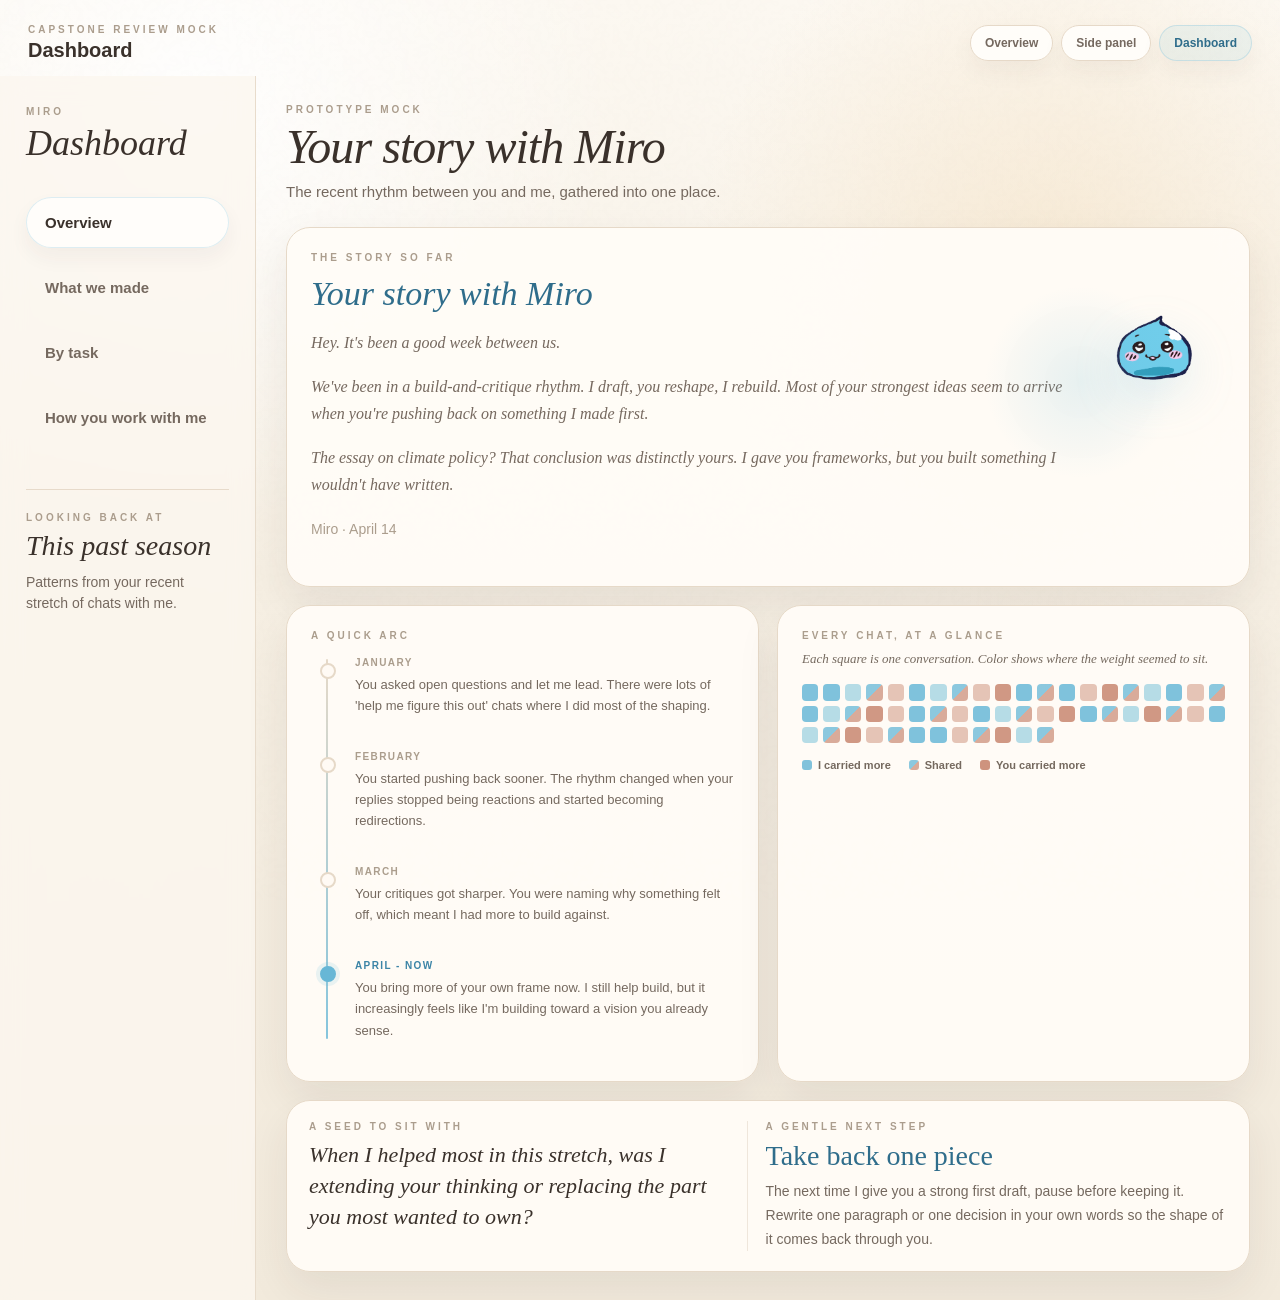
==== dashboard.html @ cd5555d0 "Refine Miro dashboard overview and topic bubbles" ====
<!doctype html>
<html lang="en">
<head>
  <meta charset="utf-8" />
  <meta name="viewport" content="width=device-width, initial-scale=1" />
  <title>Miro Dashboard Mock</title>
  <link rel="stylesheet" href="dashboard.css" />
</head>
<body>
  <div class="review-shell ani">
    <div class="review-topbar">
      <div class="review-title">
        <div class="label">Capstone review mock</div>
        <h1>Dashboard</h1>
      </div>
      <nav class="review-nav">
        <a href="index.html">Overview</a>
        <a href="side-panel.html">Side panel</a>
        <a class="active" href="dashboard.html">Dashboard</a>
      </nav>
    </div>
  </div>

  <div class="shell">
    <aside class="sidebar ani">
      <div class="brand-block">
        <div class="brand-kicker">Miro</div>
        <div class="brand-name">Dashboard</div>
      </div>

      <nav class="tab-list" aria-label="Dashboard sections">
        <button class="tab-button active" data-tab="overview" type="button">Overview</button>
        <button class="tab-button" data-tab="made" type="button">What we made</button>
        <button class="tab-button" data-tab="task" type="button">By task</button>
        <button class="tab-button" data-tab="style" type="button">How you work with me</button>
      </nav>

      <div class="sidebar-foot">
        <div class="sidebar-label">Looking back at</div>
        <div class="sidebar-value" id="periodLabel"></div>
        <div class="sidebar-note" id="periodMeta"></div>
      </div>
    </aside>

    <main class="dashboard ani">
      <header class="topbar">
        <div>
          <div class="topbar-kicker">Prototype mock</div>
          <h1 class="topbar-title" id="pageTitle"></h1>
          <p class="topbar-sub" id="pageSubtitle"></p>
        </div>
      </header>

      <section class="panel active" data-panel="overview">
        <section class="card letter-card">
          <div class="section-kicker">The story so far</div>
          <div class="letter-shell">
            <div class="letter-copy">
              <div class="letter-title" id="overviewTitle"></div>
              <div class="letter-body" id="overviewLetter"></div>
              <div class="letter-signoff" id="overviewSignoff"></div>
            </div>
            <div class="letter-art">
              <img id="overviewSlime" src="sprites/cute.png" alt="Miro sprite" />
            </div>
          </div>
        </section>

        <div class="overview-grid">
          <section class="card">
            <div class="section-kicker">A quick arc</div>
            <div class="arc-story" id="arcStory"></div>
          </section>

          <section class="card">
            <div class="section-kicker">Every chat, at a glance</div>
            <p class="section-sub small">Each square is one conversation. Color shows where the weight seemed to sit.</p>
            <div class="tapestry-grid" id="tapestryGrid"></div>
            <div class="tapestry-legend">
              <div class="leg-item"><div class="leg-swatch miro-swatch strong"></div>I carried more</div>
              <div class="leg-item"><div class="leg-swatch shared-swatch"></div>Shared</div>
              <div class="leg-item"><div class="leg-swatch you-swatch strong"></div>You carried more</div>
            </div>
          </section>
        </div>

        <section class="closing-band">
          <div class="closing-card card">
            <div>
              <div class="section-kicker">A seed to sit with</div>
              <div class="reflection-question" id="seedQuestion"></div>
            </div>
            <div class="closing-divider"></div>
            <div>
              <div class="section-kicker">A gentle next step</div>
              <div class="next-step-title" id="nextStepTitle"></div>
              <div class="next-step-copy" id="nextStepCopy"></div>
            </div>
          </div>
        </section>
      </section>

      <section class="panel" data-panel="made">
        <section class="card made-stage-card">
          <div class="section-kicker">What we've been talking about</div>
          <p class="section-sub">Bigger bubbles held more space. Pink and blue just show the general lean of the work.</p>
          <div class="topic-bubble-stage full" id="topicsViz"></div>
        </section>
      </section>

      <section class="panel" data-panel="task">
        <section class="card task-stage-card">
          <div class="section-kicker">Task breakdown</div>
          <p class="section-sub">A rough read of who tended to carry each kind of work, not a score, just a sense.</p>
          <div class="task-list" id="taskList"></div>
        </section>
      </section>

      <section class="panel" data-panel="style">
        <div class="style-grid">
          <section class="card style-hero-card">
            <div class="section-kicker">Our rhythm</div>
            <div class="style-hero-title" id="portraitTitle"></div>
            <div class="style-hero-copy" id="portraitText"></div>
            <div class="style-quote-card" id="profileParagraph"></div>
          </section>

          <section class="style-patterns">
            <div class="section-kicker">Patterns I keep noticing</div>
            <div class="pattern-list" id="rhythmList"></div>
          </section>
        </div>
      </section>
    </main>
  </div>

  <script src="dashboard.js"></script>
</body>
</html>
---- dashboard.css ----
:root {
  --bg: #f7f1e7;
  --surface: rgba(255, 252, 247, 0.94);
  --surface-flat: #fffaf4;
  --border: #e6d9c8;
  --border-soft: #efe6db;
  --ink: #3a312b;
  --ink-mid: #75695f;
  --ink-light: #ab9d8d;
  --miro: #67b7d6;
  --miro-dark: #3c84a6;
  --miro-deep: #2f6d8b;
  --you: #c47e66;
  --you-dark: #a65f49;
  --gold: #c8a566;
  --shadow: 0 18px 44px rgba(51, 43, 36, 0.08);
  --radius: 24px;
  --sans: "Outfit", "Segoe UI", sans-serif;
  --serif: "Newsreader", Georgia, serif;
}

* { box-sizing: border-box; }
html, body { margin: 0; min-height: 100%; }

body {
  font-family: var(--sans);
  color: var(--ink);
  background:
    radial-gradient(circle at 15% 8%, rgba(255, 255, 255, 0.9), transparent 26%),
    radial-gradient(circle at 82% 20%, rgba(244, 224, 193, 0.52), transparent 24%),
    linear-gradient(180deg, #fcf8f1 0%, #f6efe3 44%, #f2eadc 100%);
  -webkit-font-smoothing: antialiased;
}

body::before {
  content: "";
  position: fixed;
  inset: 0;
  pointer-events: none;
  opacity: 0.32;
  background-image: url("data:image/svg+xml,%3Csvg viewBox='0 0 200 200' xmlns='http://www.w3.org/2000/svg'%3E%3Cfilter id='n'%3E%3CfeTurbulence type='fractalNoise' baseFrequency='0.68'/%3E%3C/filter%3E%3Crect width='100%25' height='100%25' filter='url(%23n)' opacity='0.03'/%3E%3C/svg%3E");
}

.review-shell, .shell { position: relative; z-index: 1; }
.review-shell { padding: 24px 28px 0; }

.review-topbar {
  max-width: 1360px;
  margin: 0 auto 14px;
  display: flex;
  align-items: center;
  justify-content: space-between;
  gap: 14px;
}

.review-title .label,
.brand-kicker,
.section-kicker,
.sidebar-label,
.topbar-kicker {
  font-size: 10px;
  font-weight: 700;
  text-transform: uppercase;
  letter-spacing: 3px;
  color: var(--ink-light);
}

.review-title h1 { margin: 4px 0 0; font-size: 20px; font-weight: 600; }

.review-nav { display: flex; flex-wrap: wrap; gap: 8px; }

.review-nav a {
  padding: 10px 14px;
  border-radius: 999px;
  border: 1px solid var(--border);
  background: rgba(255, 253, 250, 0.96);
  color: var(--ink-mid);
  text-decoration: none;
  font-size: 12px;
  font-weight: 600;
  box-shadow: 0 10px 24px rgba(51, 43, 36, 0.05);
}

.review-nav a.active {
  color: var(--miro-deep);
  border-color: rgba(103, 183, 214, 0.26);
  background: rgba(103, 183, 214, 0.1);
}

.shell {
  display: grid;
  grid-template-columns: 256px minmax(0, 1fr);
  min-height: calc(100vh - 82px);
}

.sidebar {
  padding: 30px 26px 28px;
  border-right: 1px solid rgba(230, 217, 200, 0.88);
  background: rgba(252, 247, 239, 0.8);
  backdrop-filter: blur(12px);
}

.dashboard { padding: 28px 30px 28px; }

@keyframes fadeUp {
  from { opacity: 0; transform: translateY(10px); }
  to { opacity: 1; transform: translateY(0); }
}

.ani { animation: fadeUp 0.45s ease both; }

.brand-block { margin-bottom: 36px; }
.brand-name {
  margin-top: 8px;
  font-family: var(--serif);
  font-size: 36px;
  font-style: italic;
  line-height: 1;
}

.tab-list { display: flex; flex-direction: column; gap: 14px; margin-bottom: 30px; }

.tab-button {
  width: 100%;
  padding: 16px 18px;
  border: 1px solid transparent;
  border-radius: 999px;
  background: transparent;
  color: var(--ink-mid);
  font: inherit;
  font-size: 15px;
  font-weight: 600;
  text-align: left;
  cursor: pointer;
  transition: 0.2s ease;
}

.tab-button:hover {
  background: rgba(255, 253, 250, 0.74);
  border-color: rgba(230, 217, 200, 0.82);
}

.tab-button.active {
  color: var(--ink);
  background: rgba(255, 253, 250, 0.96);
  border-color: rgba(103, 183, 214, 0.22);
  box-shadow: 0 10px 20px rgba(51, 43, 36, 0.05);
}

.sidebar-foot {
  margin-top: 46px;
  padding-top: 22px;
  border-top: 1px solid rgba(230, 217, 200, 0.95);
}

.sidebar-value {
  margin-top: 8px;
  font-family: var(--serif);
  font-size: 28px;
  font-style: italic;
  line-height: 1.1;
}

.sidebar-note,
.topbar-sub,
.metric-note,
.task-note,
.task-verdict,
.section-sub,
.style-hero-copy,
.pattern-body {
  color: var(--ink-mid);
}

.sidebar-note {
  margin-top: 10px;
  font-size: 14px;
  line-height: 1.55;
}

.topbar { margin-bottom: 22px; }

.topbar-title {
  margin: 8px 0 8px;
  font-family: var(--serif);
  font-size: clamp(34px, 4vw, 48px);
  font-weight: 400;
  font-style: italic;
  line-height: 1.02;
  letter-spacing: -0.02em;
}

.topbar-sub {
  max-width: 620px;
  margin: 0;
  font-size: 15px;
  line-height: 1.65;
}

.panel { display: none; min-height: calc(100vh - 214px); }
.panel.active { display: block; animation: fadeUp 0.35s ease both; }

.card {
  border: 1px solid var(--border);
  border-radius: var(--radius);
  background: var(--surface);
  box-shadow: var(--shadow);
  backdrop-filter: blur(10px);
  padding: 24px;
}

.letter-card {
  position: relative;
  min-height: 360px;
  overflow: hidden;
  margin-bottom: 18px;
}

.letter-card::after {
  content: "";
  position: absolute;
  right: 68px;
  top: 54px;
  width: 200px;
  height: 200px;
  border-radius: 50%;
  background: radial-gradient(circle, rgba(103, 183, 214, 0.16) 0%, rgba(103, 183, 214, 0) 68%);
  pointer-events: none;
}

.letter-shell {
  display: grid;
  grid-template-columns: minmax(0, 1fr) 140px;
  gap: 18px;
  align-items: start;
}

.letter-title {
  margin: 14px 0 18px;
  font-family: var(--serif);
  font-size: 34px;
  font-style: italic;
  line-height: 1.02;
  color: var(--miro-deep);
}

.letter-body {
  max-width: 820px;
  font-family: var(--serif);
  font-size: 16px;
  font-style: italic;
  line-height: 1.72;
  color: #76695f;
}

.letter-body p { margin: 0 0 16px; }
.letter-signoff {
  margin-top: 22px;
  font-size: 14px;
  color: var(--ink-light);
}

.letter-art {
  display: grid;
  place-items: start center;
  padding-top: 42px;
}

.letter-art img {
  width: 86px;
  height: 86px;
  object-fit: contain;
  filter: drop-shadow(0 16px 22px rgba(103, 183, 214, 0.18));
  animation: bob 3s ease-in-out infinite;
}

@keyframes bob {
  0%, 100% { transform: translateY(0); }
  50% { transform: translateY(-5px); }
}

.made-stage-card,
.task-stage-card { padding: 28px; }

.section-sub {
  margin: 8px 0 20px;
  font-family: var(--serif);
  font-style: italic;
  font-size: 14px;
  line-height: 1.5;
}

.section-sub.small {
  margin-bottom: 16px;
  font-size: 13px;
}

.overview-grid {
  display: grid;
  grid-template-columns: repeat(2, minmax(0, 1fr));
  gap: 18px;
}

.arc-story {
  display: flex;
  flex-direction: column;
  position: relative;
  gap: 2px;
}

.arc-story::before {
  content: "";
  position: absolute;
  left: 15px;
  top: 18px;
  bottom: 18px;
  width: 2px;
  border-radius: 999px;
  background: linear-gradient(to bottom, rgba(230, 217, 200, 1), rgba(103, 183, 214, 0.8));
}

.arc-chapter { position: relative; padding: 16px 0 16px 44px; }
.arc-chapter::before {
  content: "";
  position: absolute;
  left: 9px;
  top: 22px;
  width: 12px;
  height: 12px;
  border-radius: 50%;
  background: var(--surface-flat);
  border: 2px solid var(--border);
}

.arc-chapter.current::before {
  background: var(--miro);
  border-color: var(--miro);
  box-shadow: 0 0 0 4px rgba(103, 183, 214, 0.14);
}

.arc-month {
  margin-bottom: 6px;
  font-size: 10px;
  font-weight: 700;
  text-transform: uppercase;
  letter-spacing: 1.4px;
  color: var(--ink-light);
}

.arc-chapter.current .arc-month { color: var(--miro-dark); }
.arc-chapter-text { font-size: 13px; line-height: 1.65; color: var(--ink-mid); }

.topic-bubble-stage {
  position: relative;
  min-height: 620px;
  border-radius: 30px;
  background:
    radial-gradient(circle at 24% 34%, rgba(196, 126, 102, 0.12), transparent 20%),
    radial-gradient(circle at 40% 54%, rgba(196, 126, 102, 0.08), transparent 22%),
    radial-gradient(circle at 64% 33%, rgba(103, 183, 214, 0.12), transparent 20%),
    radial-gradient(circle at 76% 60%, rgba(103, 183, 214, 0.09), transparent 20%),
    radial-gradient(circle at 26% 78%, rgba(196, 126, 102, 0.1), transparent 16%),
    radial-gradient(circle at 50% 18%, rgba(255, 255, 255, 0.52), transparent 18%),
    linear-gradient(180deg, #fbf7f0 0%, #f6efe4 100%);
  border: 1px solid var(--border-soft);
  overflow: hidden;
}

.topic-bubble {
  position: absolute;
  transform: translate(-50%, -50%);
  display: flex;
  flex-direction: column;
  align-items: center;
  justify-content: center;
  text-align: center;
  border-radius: 50%;
  padding: 14px;
  border: 1px solid rgba(255, 255, 255, 0.68);
  box-shadow: var(--topic-shadow, 0 12px 28px rgba(51, 43, 36, 0.12));
  background: var(--topic-fill);
  isolation: isolate;
}

.topic-bubble::before {
  content: "";
  position: absolute;
  inset: 9px;
  border-radius: 50%;
  background: radial-gradient(circle at 30% 26%, rgba(255, 255, 255, 0.28), rgba(255, 255, 255, 0) 38%);
  pointer-events: none;
}

.topic-bubble.xxl { width: 196px; height: 196px; }
.topic-bubble.xl { width: 164px; height: 164px; }
.topic-bubble.lg { width: 136px; height: 136px; }
.topic-bubble.md { width: 112px; height: 112px; }
.topic-bubble.sm { width: 92px; height: 92px; }
.topic-bubble.xs { width: 76px; height: 76px; }
.topic-bubble.light-text { color: #fffaf5; text-shadow: 0 1px 2px rgba(51, 43, 36, 0.14); }
.topic-bubble.dark-text { color: var(--ink); }
.topic-bubble-label,
.topic-bubble-count {
  position: relative;
  z-index: 1;
}

.topic-bubble-label {
  max-width: 90%;
  font-size: 14px;
  font-weight: 600;
  line-height: 1.18;
}

.topic-bubble-count {
  margin-top: 6px;
  font-size: 11px;
  font-weight: 600;
  opacity: 0.82;
}

.topic-bubble.sm .topic-bubble-label,
.topic-bubble.xs .topic-bubble-label {
  font-size: 11px;
}

.topic-bubble.xs .topic-bubble-count { font-size: 10px; }

.tapestry-grid {
  display: grid;
  grid-template-columns: repeat(auto-fill, minmax(16px, 1fr));
  gap: 5px;
  margin-bottom: 16px;
}

.tap-cell { aspect-ratio: 1; border-radius: 4px; background: var(--border-soft); }
.tap-cell.miro-heavy { background: rgba(103, 183, 214, 0.84); }
.tap-cell.miro-lean { background: rgba(103, 183, 214, 0.48); }
.tap-cell.balanced { background: linear-gradient(135deg, rgba(103, 183, 214, 0.76) 50%, rgba(196, 126, 102, 0.64) 50%); }
.tap-cell.you-lean { background: rgba(196, 126, 102, 0.44); }
.tap-cell.you-heavy { background: rgba(196, 126, 102, 0.8); }

.leg-item, .tapestry-legend { display: flex; align-items: center; }
.tapestry-legend { gap: 18px; font-size: 11px; font-weight: 600; color: var(--ink-mid); }
.leg-item { gap: 6px; }
.leg-swatch { width: 10px; height: 10px; border-radius: 3px; }
.miro-swatch { background: rgba(103, 183, 214, 0.88); }
.you-swatch { background: rgba(196, 126, 102, 0.88); }
.shared-swatch { background: linear-gradient(135deg, rgba(103, 183, 214, 0.76) 50%, rgba(196, 126, 102, 0.64) 50%); }
.strong { opacity: 0.94; }

.closing-band { margin-top: 18px; }
.closing-card {
  display: grid;
  grid-template-columns: 1fr 1px 1.1fr;
  gap: 18px;
  align-items: start;
  padding: 20px 22px;
}

.closing-divider { height: 100%; background: var(--border-soft); }
.reflection-question {
  margin-top: 8px;
  font-family: var(--serif);
  font-size: 22px;
  font-style: italic;
  line-height: 1.4;
  color: var(--ink);
}

.next-step-title {
  margin: 8px 0 8px;
  font-family: var(--serif);
  font-size: 28px;
  font-weight: 400;
  color: var(--miro-deep);
}

.next-step-copy {
  font-size: 14px;
  line-height: 1.7;
  color: var(--ink-mid);
}

.task-list {
  display: flex;
  flex-direction: column;
  gap: 16px;
}

.task-row {
  display: grid;
  grid-template-columns: 1.4fr 340px;
  gap: 22px;
  align-items: center;
  padding: 22px 24px;
  border-radius: 28px;
  border: 1px solid var(--border);
  background: rgba(255, 253, 249, 0.68);
}

.task-label {
  font-size: 18px;
  font-weight: 600;
  color: var(--ink);
}

.task-note {
  margin-top: 6px;
  font-size: 15px;
  line-height: 1.55;
}

.task-meter-labels,
.task-verdict {
  display: flex;
  justify-content: space-between;
  font-size: 11px;
  font-weight: 700;
  letter-spacing: 2px;
  text-transform: uppercase;
}

.task-meter-labels { margin-bottom: 10px; }

.task-track {
  position: relative;
  height: 14px;
  border-radius: 999px;
  background: linear-gradient(90deg, rgba(103, 183, 214, 0.82) 0%, rgba(194, 126, 102, 0.82) 100%);
  box-shadow: inset 0 1px 1px rgba(255, 255, 255, 0.42);
}

.task-thumb {
  position: absolute;
  top: 50%;
  width: 22px;
  height: 22px;
  border-radius: 50%;
  background: #56453c;
  border: 3px solid rgba(255, 252, 248, 0.92);
  box-shadow: 0 4px 10px rgba(51, 43, 36, 0.16);
  transform: translate(-50%, -50%);
}

.task-verdict {
  margin-top: 10px;
  justify-content: flex-end;
  letter-spacing: 0;
  text-transform: none;
  font-size: 14px;
}

.miro-text { color: var(--miro-dark); }
.you-text { color: var(--you-dark); }
.shared-text { color: #8d7253; }

.style-grid {
  display: grid;
  grid-template-columns: 1.05fr 0.95fr;
  gap: 18px;
}

.style-hero-card {
  padding: 28px;
  background: rgba(255, 252, 247, 0.94);
}

.style-hero-title {
  margin: 10px 0 14px;
  font-family: var(--serif);
  font-size: 28px;
  font-style: italic;
  line-height: 1.08;
}

.style-hero-copy {
  max-width: 560px;
  font-family: var(--serif);
  font-size: 16px;
  font-style: italic;
  line-height: 1.58;
}

.style-quote-card {
  margin-top: 26px;
  padding: 18px 20px;
  border: 1px solid var(--border);
  border-radius: 28px;
  background: rgba(255, 250, 244, 0.9);
  font-family: var(--serif);
  font-size: 16px;
  font-style: italic;
  line-height: 1.65;
  color: #6f6258;
}

.style-quote-card strong {
  color: var(--ink);
  font-style: normal;
}

.miro-line { color: var(--miro-deep); }

.style-patterns { display: flex; flex-direction: column; }
.pattern-list {
  display: flex;
  flex-direction: column;
  gap: 14px;
  margin-top: 18px;
}

.pattern-card {
  padding: 18px 20px;
  border-radius: 28px;
  border: 1px solid var(--border);
  background: rgba(255, 252, 247, 0.92);
}

.pattern-top {
  display: flex;
  align-items: center;
  justify-content: space-between;
  gap: 12px;
  margin-bottom: 10px;
}

.pattern-title-wrap {
  display: flex;
  align-items: center;
  gap: 12px;
}

.pattern-dot {
  width: 12px;
  height: 12px;
  border-radius: 50%;
  flex: 0 0 auto;
}

.pattern-card.you .pattern-dot { background: var(--you); }
.pattern-card.shared .pattern-dot { background: linear-gradient(135deg, var(--miro) 0%, var(--you) 100%); }
.pattern-card.miro .pattern-dot { background: var(--miro); }

.pattern-title {
  font-size: 16px;
  font-weight: 600;
  color: var(--ink);
}

.pattern-label {
  padding: 6px 12px;
  border-radius: 999px;
  background: rgba(247, 239, 228, 0.88);
  font-size: 10px;
  font-weight: 700;
  letter-spacing: 2px;
  text-transform: uppercase;
}

.pattern-card.you .pattern-label { color: var(--you-dark); }
.pattern-card.shared .pattern-label { color: #8d7253; }
.pattern-card.miro .pattern-label { color: var(--miro-deep); }

.pattern-body {
  font-size: 15px;
  line-height: 1.6;
}

@media (max-width: 1180px) {
  .task-row { grid-template-columns: 1fr; }
  .style-grid { grid-template-columns: 1fr; }
}

@media (max-width: 980px) {
  .shell { grid-template-columns: 1fr; }
  .sidebar {
    border-right: 0;
    border-bottom: 1px solid rgba(230, 217, 200, 0.88);
  }
}

@media (max-width: 860px) {
  .review-shell { padding: 18px 16px 0; }
  .review-topbar { display: block; }
  .review-nav { margin-top: 12px; }
  .dashboard { padding: 22px 16px 24px; }
  .letter-shell { grid-template-columns: 1fr; }
  .letter-art { padding-top: 0; }
  .overview-grid,
  .closing-card { grid-template-columns: 1fr; }
  .closing-divider { display: none; }
  .panel { min-height: auto; }
}

@media (max-width: 640px) {
  .sidebar { padding: 22px 16px 18px; }
  .tab-list { gap: 10px; }
  .tab-button { font-size: 14px; padding: 14px 16px; }
  .topbar-title { font-size: 34px; }
  .letter-title { font-size: 28px; }
  .letter-body,
  .style-hero-copy,
  .style-quote-card { font-size: 15px; }
  .topic-bubble-stage { min-height: 520px; }
  .next-step-title,
  .reflection-question { font-size: 24px; }
}
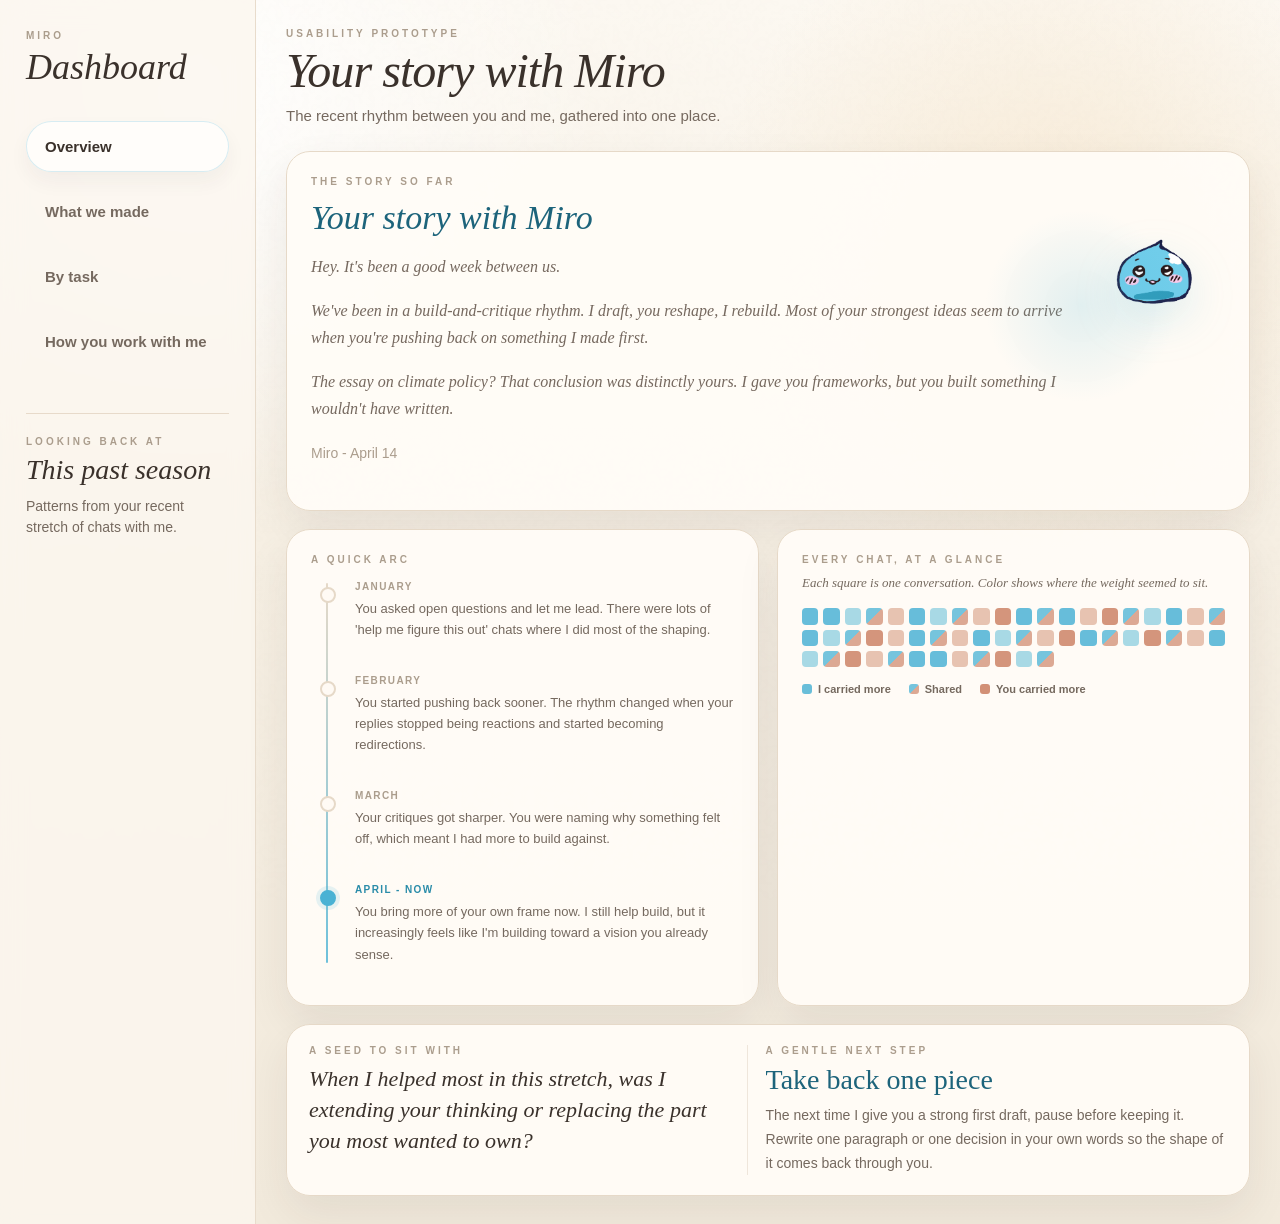
==== commit 9a7b37e7: "Align mock and extension with capstone redesign" ====
--- a/dashboard.html
+++ b/dashboard.html
@@ -3,24 +3,10 @@
 <head>
   <meta charset="utf-8" />
   <meta name="viewport" content="width=device-width, initial-scale=1" />
-  <title>Miro Dashboard Mock</title>
+  <title>Miro Dashboard</title>
   <link rel="stylesheet" href="dashboard.css" />
 </head>
 <body>
-  <div class="review-shell ani">
-    <div class="review-topbar">
-      <div class="review-title">
-        <div class="label">Capstone review mock</div>
-        <h1>Dashboard</h1>
-      </div>
-      <nav class="review-nav">
-        <a href="index.html">Overview</a>
-        <a href="side-panel.html">Side panel</a>
-        <a class="active" href="dashboard.html">Dashboard</a>
-      </nav>
-    </div>
-  </div>
-
   <div class="shell">
     <aside class="sidebar ani">
       <div class="brand-block">
@@ -45,7 +31,7 @@
     <main class="dashboard ani">
       <header class="topbar">
         <div>
-          <div class="topbar-kicker">Prototype mock</div>
+          <div class="topbar-kicker">Usability prototype</div>
           <h1 class="topbar-title" id="pageTitle"></h1>
           <p class="topbar-sub" id="pageSubtitle"></p>
         </div>
@@ -103,7 +89,7 @@
       <section class="panel" data-panel="made">
         <section class="card made-stage-card">
           <div class="section-kicker">What we've been talking about</div>
-          <p class="section-sub">Bigger bubbles held more space. Pink and blue just show the general lean of the work.</p>
+          <p class="section-sub">Bigger bubbles held more space. Blue and terracotta just show the general lean of the work.</p>
           <div class="topic-bubble-stage full" id="topicsViz"></div>
         </section>
       </section>
--- a/dashboard.css
+++ b/dashboard.css
@@ -7,16 +7,16 @@
   --ink: #3a312b;
   --ink-mid: #75695f;
   --ink-light: #ab9d8d;
-  --miro: #67b7d6;
-  --miro-dark: #3c84a6;
-  --miro-deep: #2f6d8b;
-  --you: #c47e66;
-  --you-dark: #a65f49;
+  --miro: #4ab2d4;
+  --miro-dark: #2a8ca9;
+  --miro-deep: #1d647b;
+  --you: #c97a5c;
+  --you-dark: #8f533b;
   --gold: #c8a566;
   --shadow: 0 18px 44px rgba(51, 43, 36, 0.08);
   --radius: 24px;
-  --sans: "Outfit", "Segoe UI", sans-serif;
-  --serif: "Newsreader", Georgia, serif;
+  --sans: "Inter Tight", "Outfit", "Segoe UI", sans-serif;
+  --serif: "Instrument Serif", "Newsreader", Georgia, serif;
 }
 
 * { box-sizing: border-box; }
@@ -83,8 +83,8 @@
 
 .review-nav a.active {
   color: var(--miro-deep);
-  border-color: rgba(103, 183, 214, 0.26);
-  background: rgba(103, 183, 214, 0.1);
+  border-color: rgba(74, 178, 212, 0.26);
+  background: rgba(74, 178, 212, 0.1);
 }
 
 .shell {
@@ -143,7 +143,7 @@
 .tab-button.active {
   color: var(--ink);
   background: rgba(255, 253, 250, 0.96);
-  border-color: rgba(103, 183, 214, 0.22);
+  border-color: rgba(74, 178, 212, 0.22);
   box-shadow: 0 10px 20px rgba(51, 43, 36, 0.05);
 }
 
@@ -224,7 +224,7 @@
   width: 200px;
   height: 200px;
   border-radius: 50%;
-  background: radial-gradient(circle, rgba(103, 183, 214, 0.16) 0%, rgba(103, 183, 214, 0) 68%);
+  background: radial-gradient(circle, rgba(74, 178, 212, 0.16) 0%, rgba(74, 178, 212, 0) 68%);
   pointer-events: none;
 }
 
@@ -270,7 +270,7 @@
   width: 86px;
   height: 86px;
   object-fit: contain;
-  filter: drop-shadow(0 16px 22px rgba(103, 183, 214, 0.18));
+  filter: drop-shadow(0 16px 22px rgba(74, 178, 212, 0.18));
   animation: bob 3s ease-in-out infinite;
 }
 
@@ -316,7 +316,7 @@
   bottom: 18px;
   width: 2px;
   border-radius: 999px;
-  background: linear-gradient(to bottom, rgba(230, 217, 200, 1), rgba(103, 183, 214, 0.8));
+  background: linear-gradient(to bottom, rgba(230, 217, 200, 1), rgba(74, 178, 212, 0.8));
 }
 
 .arc-chapter { position: relative; padding: 16px 0 16px 44px; }
@@ -335,7 +335,7 @@
 .arc-chapter.current::before {
   background: var(--miro);
   border-color: var(--miro);
-  box-shadow: 0 0 0 4px rgba(103, 183, 214, 0.14);
+  box-shadow: 0 0 0 4px rgba(74, 178, 212, 0.14);
 }
 
 .arc-month {
@@ -355,11 +355,11 @@
   min-height: 620px;
   border-radius: 30px;
   background:
-    radial-gradient(circle at 24% 34%, rgba(196, 126, 102, 0.12), transparent 20%),
-    radial-gradient(circle at 40% 54%, rgba(196, 126, 102, 0.08), transparent 22%),
-    radial-gradient(circle at 64% 33%, rgba(103, 183, 214, 0.12), transparent 20%),
-    radial-gradient(circle at 76% 60%, rgba(103, 183, 214, 0.09), transparent 20%),
-    radial-gradient(circle at 26% 78%, rgba(196, 126, 102, 0.1), transparent 16%),
+    radial-gradient(circle at 24% 34%, rgba(201, 122, 92, 0.12), transparent 20%),
+    radial-gradient(circle at 40% 54%, rgba(201, 122, 92, 0.08), transparent 22%),
+    radial-gradient(circle at 64% 33%, rgba(74, 178, 212, 0.12), transparent 20%),
+    radial-gradient(circle at 76% 60%, rgba(74, 178, 212, 0.09), transparent 20%),
+    radial-gradient(circle at 26% 78%, rgba(201, 122, 92, 0.1), transparent 16%),
     radial-gradient(circle at 50% 18%, rgba(255, 255, 255, 0.52), transparent 18%),
     linear-gradient(180deg, #fbf7f0 0%, #f6efe4 100%);
   border: 1px solid var(--border-soft);
@@ -397,8 +397,7 @@
 .topic-bubble.md { width: 112px; height: 112px; }
 .topic-bubble.sm { width: 92px; height: 92px; }
 .topic-bubble.xs { width: 76px; height: 76px; }
-.topic-bubble.light-text { color: #fffaf5; text-shadow: 0 1px 2px rgba(51, 43, 36, 0.14); }
-.topic-bubble.dark-text { color: var(--ink); }
+.topic-bubble { color: #fffaf5; text-shadow: 0 1px 2px rgba(51, 43, 36, 0.16); }
 .topic-bubble-label,
 .topic-bubble-count {
   position: relative;
@@ -434,19 +433,19 @@
 }
 
 .tap-cell { aspect-ratio: 1; border-radius: 4px; background: var(--border-soft); }
-.tap-cell.miro-heavy { background: rgba(103, 183, 214, 0.84); }
-.tap-cell.miro-lean { background: rgba(103, 183, 214, 0.48); }
-.tap-cell.balanced { background: linear-gradient(135deg, rgba(103, 183, 214, 0.76) 50%, rgba(196, 126, 102, 0.64) 50%); }
-.tap-cell.you-lean { background: rgba(196, 126, 102, 0.44); }
-.tap-cell.you-heavy { background: rgba(196, 126, 102, 0.8); }
+.tap-cell.miro-heavy { background: rgba(74, 178, 212, 0.84); }
+.tap-cell.miro-lean { background: rgba(74, 178, 212, 0.48); }
+.tap-cell.balanced { background: linear-gradient(135deg, rgba(74, 178, 212, 0.76) 50%, rgba(201, 122, 92, 0.64) 50%); }
+.tap-cell.you-lean { background: rgba(201, 122, 92, 0.44); }
+.tap-cell.you-heavy { background: rgba(201, 122, 92, 0.8); }
 
 .leg-item, .tapestry-legend { display: flex; align-items: center; }
 .tapestry-legend { gap: 18px; font-size: 11px; font-weight: 600; color: var(--ink-mid); }
 .leg-item { gap: 6px; }
 .leg-swatch { width: 10px; height: 10px; border-radius: 3px; }
-.miro-swatch { background: rgba(103, 183, 214, 0.88); }
-.you-swatch { background: rgba(196, 126, 102, 0.88); }
-.shared-swatch { background: linear-gradient(135deg, rgba(103, 183, 214, 0.76) 50%, rgba(196, 126, 102, 0.64) 50%); }
+.miro-swatch { background: rgba(74, 178, 212, 0.88); }
+.you-swatch { background: rgba(201, 122, 92, 0.88); }
+.shared-swatch { background: linear-gradient(135deg, rgba(74, 178, 212, 0.76) 50%, rgba(201, 122, 92, 0.64) 50%); }
 .strong { opacity: 0.94; }
 
 .closing-band { margin-top: 18px; }
@@ -527,7 +526,7 @@
   position: relative;
   height: 14px;
   border-radius: 999px;
-  background: linear-gradient(90deg, rgba(103, 183, 214, 0.82) 0%, rgba(194, 126, 102, 0.82) 100%);
+  background: linear-gradient(90deg, rgba(74, 178, 212, 0.82) 0%, rgba(201, 122, 92, 0.82) 100%);
   box-shadow: inset 0 1px 1px rgba(255, 255, 255, 0.42);
 }
 
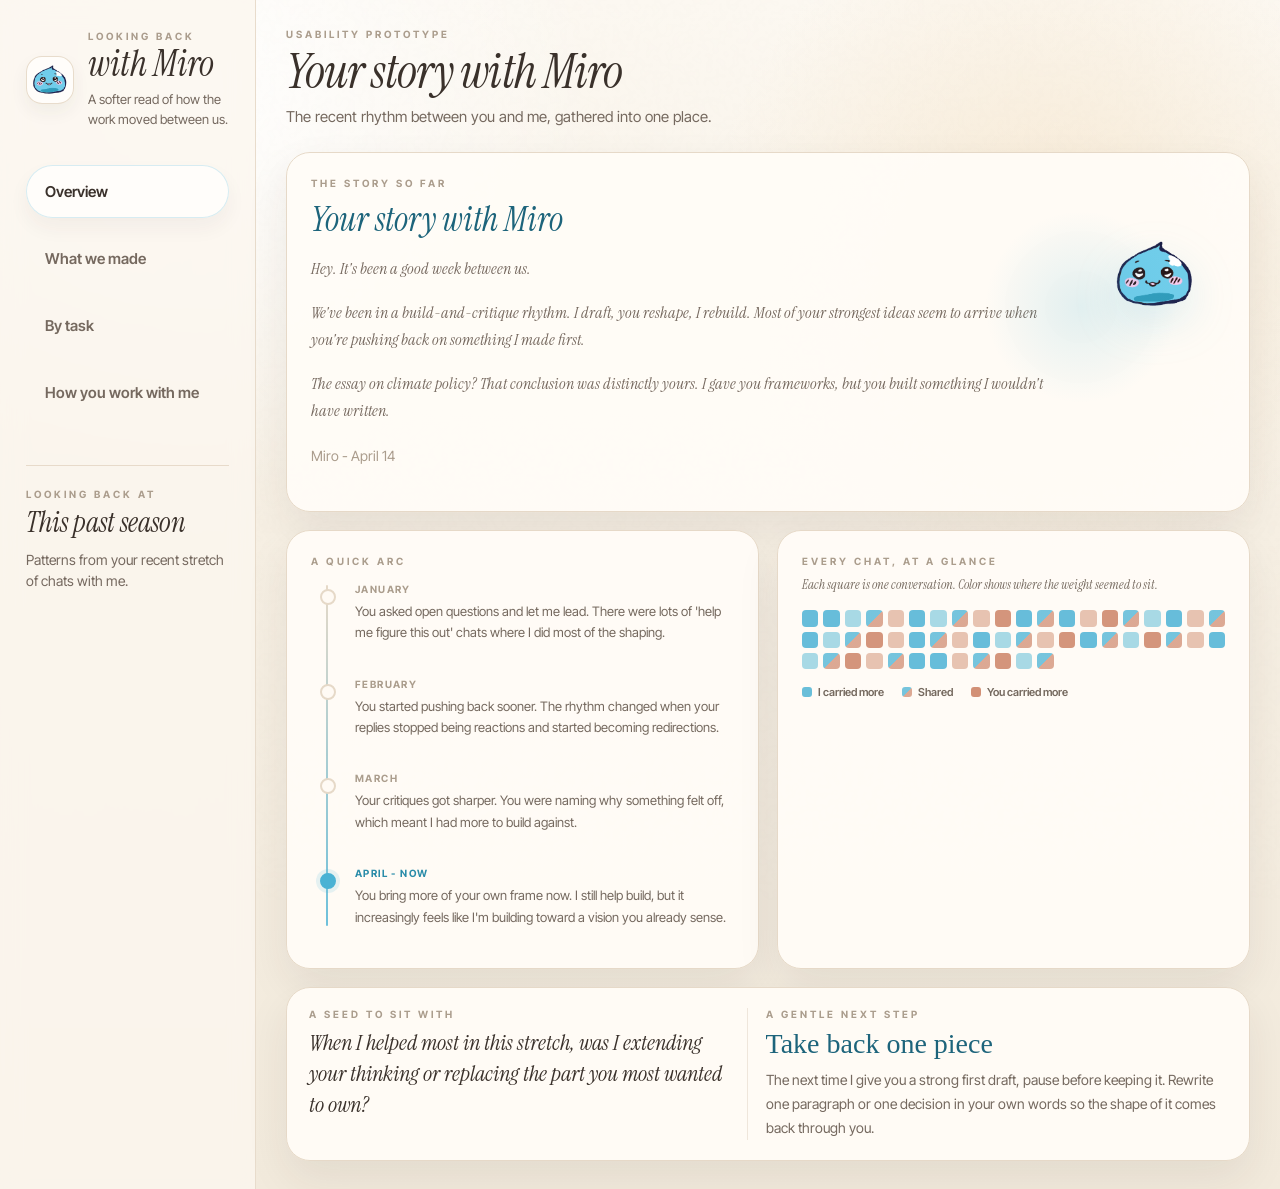
==== commit fd7ed57f: "Polish dashboard and interaction details" ====
--- a/dashboard.html
+++ b/dashboard.html
@@ -4,14 +4,23 @@
   <meta charset="utf-8" />
   <meta name="viewport" content="width=device-width, initial-scale=1" />
   <title>Miro Dashboard</title>
+  <link rel="preconnect" href="https://fonts.googleapis.com" />
+  <link rel="preconnect" href="https://fonts.gstatic.com" crossorigin />
+  <link href="https://fonts.googleapis.com/css2?family=Instrument+Serif:ital@0;1&family=Inter+Tight:wght@400;500;600;700&display=swap" rel="stylesheet" />
   <link rel="stylesheet" href="dashboard.css" />
 </head>
 <body>
   <div class="shell">
     <aside class="sidebar ani">
       <div class="brand-block">
-        <div class="brand-kicker">Miro</div>
-        <div class="brand-name">Dashboard</div>
+        <div class="brand-avatar">
+          <img src="sprites/cute.png" alt="Miro sprite" />
+        </div>
+        <div>
+          <div class="brand-kicker">Looking back</div>
+          <div class="brand-name">with Miro</div>
+          <div class="brand-note">A softer read of how the work moved between us.</div>
+        </div>
       </div>
 
       <nav class="tab-list" aria-label="Dashboard sections">
--- a/dashboard.css
+++ b/dashboard.css
@@ -109,13 +109,44 @@
 
 .ani { animation: fadeUp 0.45s ease both; }
 
-.brand-block { margin-bottom: 36px; }
+.brand-block {
+  display: grid;
+  grid-template-columns: 48px minmax(0, 1fr);
+  gap: 14px;
+  align-items: center;
+  margin-bottom: 36px;
+}
+
+.brand-avatar {
+  width: 48px;
+  height: 48px;
+  display: grid;
+  place-items: center;
+  border-radius: 16px;
+  border: 1px solid rgba(230, 217, 200, 0.92);
+  background: rgba(255, 253, 250, 0.96);
+  box-shadow: 0 8px 18px rgba(51, 43, 36, 0.06);
+}
+
+.brand-avatar img {
+  width: 38px;
+  height: 38px;
+  object-fit: contain;
+}
+
 .brand-name {
+  margin-top: 4px;
+  font-family: var(--serif);
+  font-size: 36px;
+  font-style: italic;
+  line-height: 1;
+}
+
+.brand-note {
   margin-top: 8px;
-  font-family: var(--serif);
-  font-size: 36px;
-  font-style: italic;
-  line-height: 1;
+  color: var(--ink-mid);
+  font-size: 13px;
+  line-height: 1.5;
 }
 
 .tab-list { display: flex; flex-direction: column; gap: 14px; margin-bottom: 30px; }
@@ -133,6 +164,11 @@
   text-align: left;
   cursor: pointer;
   transition: 0.2s ease;
+}
+
+.tab-button:focus-visible {
+  outline: 2px solid rgba(74, 178, 212, 0.34);
+  outline-offset: 2px;
 }
 
 .tab-button:hover {
@@ -496,6 +532,13 @@
   border-radius: 28px;
   border: 1px solid var(--border);
   background: rgba(255, 253, 249, 0.68);
+  transition: transform 0.16s ease, box-shadow 0.16s ease, border-color 0.16s ease;
+}
+
+.task-row:hover {
+  transform: translateY(-1px);
+  border-color: rgba(201, 161, 100, 0.3);
+  box-shadow: 0 14px 26px rgba(51, 43, 36, 0.07);
 }
 
 .task-label {
@@ -614,6 +657,12 @@
   border-radius: 28px;
   border: 1px solid var(--border);
   background: rgba(255, 252, 247, 0.92);
+  transition: transform 0.16s ease, box-shadow 0.16s ease;
+}
+
+.pattern-card:hover {
+  transform: translateY(-1px);
+  box-shadow: 0 14px 26px rgba(51, 43, 36, 0.07);
 }
 
 .pattern-top {
@@ -697,6 +746,17 @@
   .tab-list { gap: 10px; }
   .tab-button { font-size: 14px; padding: 14px 16px; }
   .topbar-title { font-size: 34px; }
+  .brand-block { grid-template-columns: 40px minmax(0, 1fr); }
+  .brand-avatar {
+    width: 40px;
+    height: 40px;
+    border-radius: 14px;
+  }
+  .brand-avatar img {
+    width: 31px;
+    height: 31px;
+  }
+  .brand-note { font-size: 12px; }
   .letter-title { font-size: 28px; }
   .letter-body,
   .style-hero-copy,
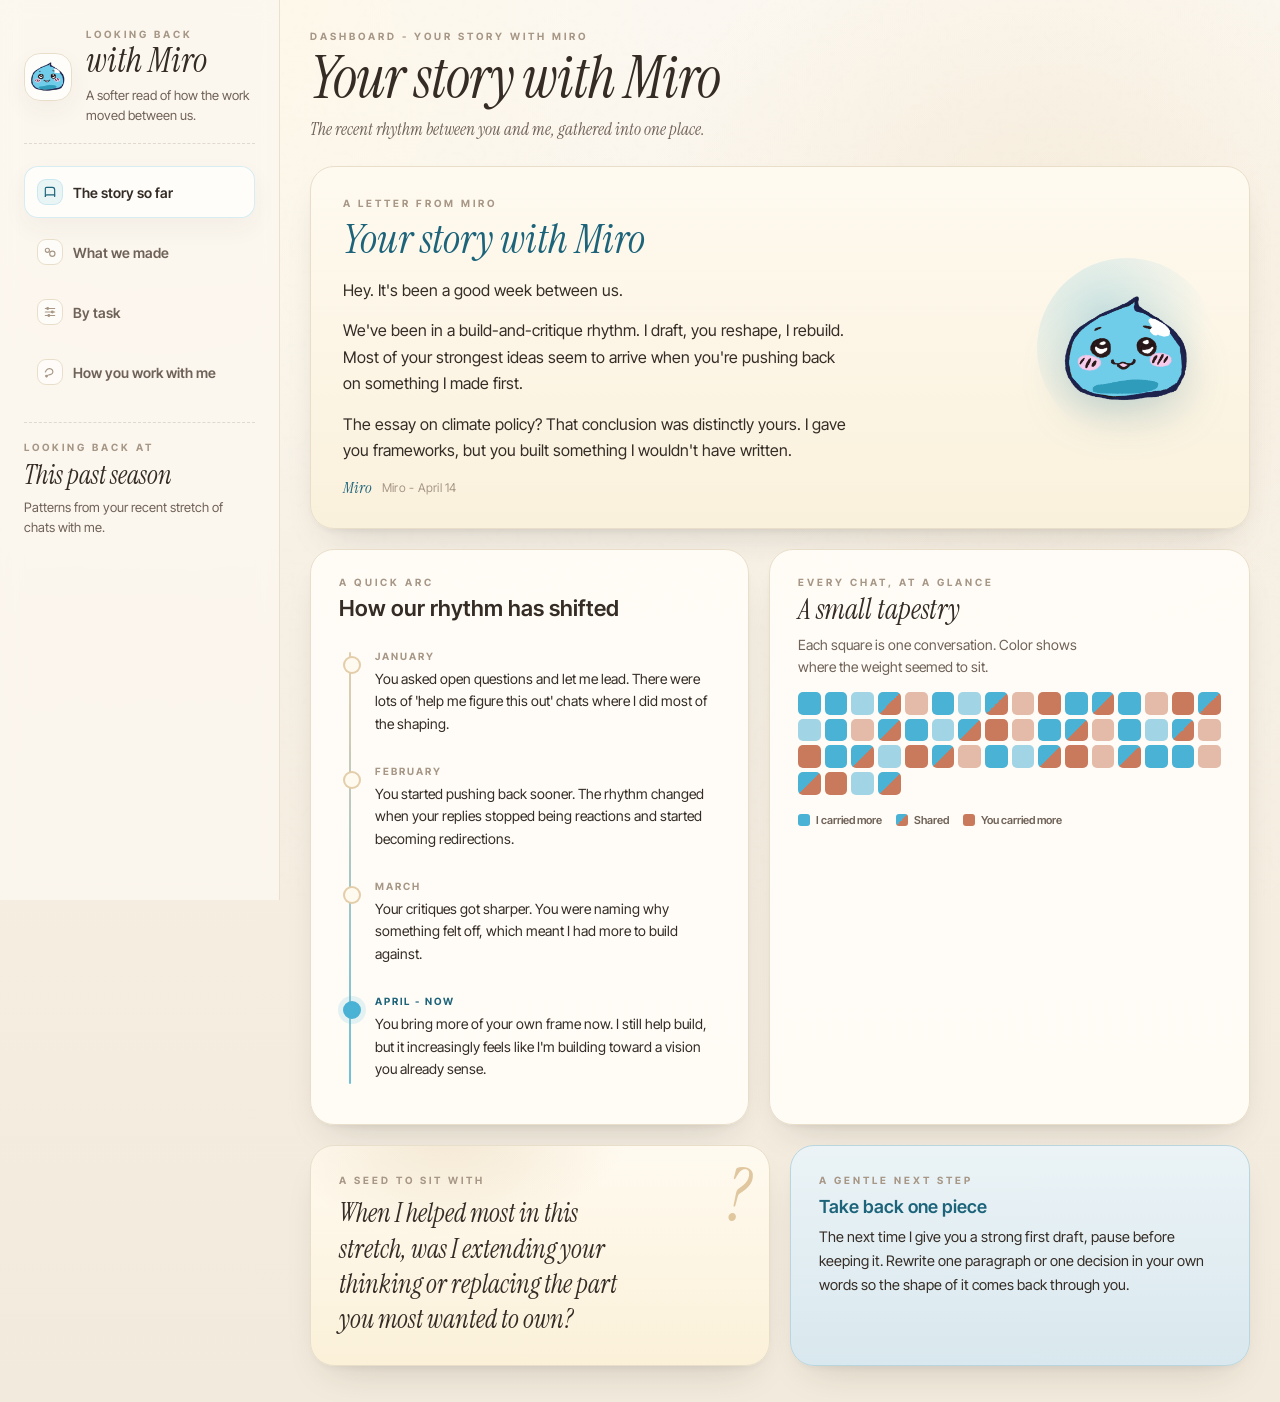
==== commit aaf2b8e3: "Align mock and extension closer to Capstone files" ====
--- a/dashboard.html
+++ b/dashboard.html
@@ -12,119 +12,157 @@
 <body>
   <div class="shell">
     <aside class="sidebar ani">
-      <div class="brand-block">
-        <div class="brand-avatar">
+      <div class="sidebar-brand">
+        <div class="sidebar-avatar">
           <img src="sprites/cute.png" alt="Miro sprite" />
         </div>
         <div>
-          <div class="brand-kicker">Looking back</div>
-          <div class="brand-name">with Miro</div>
-          <div class="brand-note">A softer read of how the work moved between us.</div>
+          <div class="sidebar-kicker">Looking back</div>
+          <div class="sidebar-name">with Miro</div>
+          <div class="sidebar-note-static">A softer read of how the work moved between us.</div>
         </div>
       </div>
 
       <nav class="tab-list" aria-label="Dashboard sections">
-        <button class="tab-button active" data-tab="overview" type="button">Overview</button>
-        <button class="tab-button" data-tab="made" type="button">What we made</button>
-        <button class="tab-button" data-tab="task" type="button">By task</button>
-        <button class="tab-button" data-tab="style" type="button">How you work with me</button>
+        <button class="tab-button active" data-tab="overview" type="button">
+          <span class="tab-ico" aria-hidden="true">
+            <svg viewBox="0 0 24 24" fill="none" stroke="currentColor" stroke-width="2" stroke-linecap="round" stroke-linejoin="round">
+              <path d="M4 19.5V6a2 2 0 0 1 2-2h10a4 4 0 0 1 4 4v11.5"></path>
+              <path d="M4 19.5A2.5 2.5 0 0 1 6.5 17H20"></path>
+            </svg>
+          </span>
+          <span>The story so far</span>
+        </button>
+        <button class="tab-button" data-tab="made" type="button">
+          <span class="tab-ico" aria-hidden="true">
+            <svg viewBox="0 0 24 24" fill="none" stroke="currentColor" stroke-width="2" stroke-linecap="round" stroke-linejoin="round">
+              <circle cx="7.5" cy="9" r="3.5"></circle>
+              <circle cx="16" cy="15" r="4.5"></circle>
+            </svg>
+          </span>
+          <span>What we made</span>
+        </button>
+        <button class="tab-button" data-tab="task" type="button">
+          <span class="tab-ico" aria-hidden="true">
+            <svg viewBox="0 0 24 24" fill="none" stroke="currentColor" stroke-width="2" stroke-linecap="round" stroke-linejoin="round">
+              <path d="M4 6h16"></path>
+              <path d="M4 12h16"></path>
+              <path d="M4 18h16"></path>
+              <circle cx="8" cy="6" r="1.5" fill="currentColor"></circle>
+              <circle cx="16" cy="12" r="1.5" fill="currentColor"></circle>
+              <circle cx="10" cy="18" r="1.5" fill="currentColor"></circle>
+            </svg>
+          </span>
+          <span>By task</span>
+        </button>
+        <button class="tab-button" data-tab="style" type="button">
+          <span class="tab-ico" aria-hidden="true">
+            <svg viewBox="0 0 24 24" fill="none" stroke="currentColor" stroke-width="2" stroke-linecap="round" stroke-linejoin="round">
+              <path d="M4 12c2-5 6-7 10-5s4 7 0 9-8 0-8 4"></path>
+              <circle cx="6" cy="19" r="1.5"></circle>
+            </svg>
+          </span>
+          <span>How you work with me</span>
+        </button>
       </nav>
 
       <div class="sidebar-foot">
-        <div class="sidebar-label">Looking back at</div>
-        <div class="sidebar-value" id="periodLabel"></div>
-        <div class="sidebar-note" id="periodMeta"></div>
+        <div class="sidebar-foot-kicker">Looking back at</div>
+        <div class="sidebar-foot-value" id="periodLabel"></div>
+        <div class="sidebar-foot-note" id="periodMeta"></div>
       </div>
     </aside>
 
     <main class="dashboard ani">
       <header class="topbar">
-        <div>
-          <div class="topbar-kicker">Usability prototype</div>
-          <h1 class="topbar-title" id="pageTitle"></h1>
-          <p class="topbar-sub" id="pageSubtitle"></p>
-        </div>
+        <div class="topbar-kicker" id="pageKicker">Dashboard - Overview</div>
+        <h1 class="topbar-title" id="pageTitle"></h1>
+        <p class="topbar-sub" id="pageSubtitle"></p>
       </header>
 
       <section class="panel active" data-panel="overview">
-        <section class="card letter-card">
-          <div class="section-kicker">The story so far</div>
-          <div class="letter-shell">
-            <div class="letter-copy">
-              <div class="letter-title" id="overviewTitle"></div>
-              <div class="letter-body" id="overviewLetter"></div>
-              <div class="letter-signoff" id="overviewSignoff"></div>
-            </div>
-            <div class="letter-art">
-              <img id="overviewSlime" src="sprites/cute.png" alt="Miro sprite" />
+        <article class="card letter-card">
+          <div class="letter-copy">
+            <div class="letter-kicker">A letter from Miro</div>
+            <h2 class="letter-title" id="overviewTitle"></h2>
+            <div class="letter-body" id="overviewLetter"></div>
+            <div class="letter-sign">
+              <span class="letter-glyph">Miro</span>
+              <span class="letter-signoff" id="overviewSignoff"></span>
             </div>
           </div>
-        </section>
+          <div class="letter-art">
+            <img id="overviewSlime" src="sprites/cute.png" alt="Miro sprite" />
+          </div>
+        </article>
 
         <div class="overview-grid">
-          <section class="card">
+          <article class="card arc-card">
             <div class="section-kicker">A quick arc</div>
+            <h3 class="section-title">How our rhythm has shifted</h3>
             <div class="arc-story" id="arcStory"></div>
-          </section>
+          </article>
 
-          <section class="card">
+          <article class="card tapestry-card">
             <div class="section-kicker">Every chat, at a glance</div>
+            <h3 class="section-title serif">A small tapestry</h3>
             <p class="section-sub small">Each square is one conversation. Color shows where the weight seemed to sit.</p>
             <div class="tapestry-grid" id="tapestryGrid"></div>
             <div class="tapestry-legend">
-              <div class="leg-item"><div class="leg-swatch miro-swatch strong"></div>I carried more</div>
+              <div class="leg-item"><div class="leg-swatch miro-swatch"></div>I carried more</div>
               <div class="leg-item"><div class="leg-swatch shared-swatch"></div>Shared</div>
-              <div class="leg-item"><div class="leg-swatch you-swatch strong"></div>You carried more</div>
+              <div class="leg-item"><div class="leg-swatch you-swatch"></div>You carried more</div>
             </div>
-          </section>
+          </article>
         </div>
 
         <section class="closing-band">
-          <div class="closing-card card">
-            <div>
-              <div class="section-kicker">A seed to sit with</div>
-              <div class="reflection-question" id="seedQuestion"></div>
-            </div>
-            <div class="closing-divider"></div>
-            <div>
-              <div class="section-kicker">A gentle next step</div>
-              <div class="next-step-title" id="nextStepTitle"></div>
-              <div class="next-step-copy" id="nextStepCopy"></div>
-            </div>
-          </div>
+          <article class="card seed-card">
+            <div class="section-kicker">A seed to sit with</div>
+            <div class="reflection-question" id="seedQuestion"></div>
+            <div class="seed-mark">?</div>
+          </article>
+
+          <article class="card next-card">
+            <div class="section-kicker">A gentle next step</div>
+            <div class="next-step-title" id="nextStepTitle"></div>
+            <div class="next-step-copy" id="nextStepCopy"></div>
+          </article>
         </section>
       </section>
 
       <section class="panel" data-panel="made">
         <section class="card made-stage-card">
-          <div class="section-kicker">What we've been talking about</div>
-          <p class="section-sub">Bigger bubbles held more space. Blue and terracotta just show the general lean of the work.</p>
-          <div class="topic-bubble-stage full" id="topicsViz"></div>
+          <div class="section-kicker">What we have been talking about</div>
+          <p class="section-sub">Bigger bubbles held more space. Blue and terracotta show the general lean of the work.</p>
+          <div class="topic-bubble-stage" id="topicsViz"></div>
         </section>
       </section>
 
       <section class="panel" data-panel="task">
-        <section class="card task-stage-card">
+        <section class="card task-card">
           <div class="section-kicker">Task breakdown</div>
-          <p class="section-sub">A rough read of who tended to carry each kind of work, not a score, just a sense.</p>
+          <p class="section-sub">A rough read of who tended to carry each kind of work. Not a score, just a sense.</p>
           <div class="task-list" id="taskList"></div>
         </section>
       </section>
 
       <section class="panel" data-panel="style">
-        <div class="style-grid">
-          <section class="card style-hero-card">
-            <div class="section-kicker">Our rhythm</div>
-            <div class="style-hero-title" id="portraitTitle"></div>
-            <div class="style-hero-copy" id="portraitText"></div>
+        <section class="card style-hero-card">
+          <div class="section-kicker">Our rhythm</div>
+          <div class="style-hero-grid">
+            <div>
+              <div class="style-hero-title" id="portraitTitle"></div>
+              <div class="style-hero-copy" id="portraitText"></div>
+            </div>
             <div class="style-quote-card" id="profileParagraph"></div>
-          </section>
+          </div>
+        </section>
 
-          <section class="style-patterns">
-            <div class="section-kicker">Patterns I keep noticing</div>
-            <div class="pattern-list" id="rhythmList"></div>
-          </section>
-        </div>
+        <section class="style-patterns">
+          <div class="section-kicker">Patterns I keep noticing</div>
+          <div class="pattern-list" id="rhythmList"></div>
+        </section>
       </section>
     </main>
   </div>
@@ -132,3 +170,4 @@
   <script src="dashboard.js"></script>
 </body>
 </html>
+
--- a/dashboard.css
+++ b/dashboard.css
@@ -1,22 +1,24 @@
 :root {
-  --bg: #f7f1e7;
-  --surface: rgba(255, 252, 247, 0.94);
-  --surface-flat: #fffaf4;
-  --border: #e6d9c8;
-  --border-soft: #efe6db;
-  --ink: #3a312b;
-  --ink-mid: #75695f;
-  --ink-light: #ab9d8d;
+  --paper: #f7f1e7;
+  --paper-2: #fbf5e7;
+  --paper-3: #fffaf0;
+  --paper-edge: #e8deca;
+  --ink: #342c25;
+  --ink-2: #6f6258;
+  --ink-3: #a79786;
   --miro: #4ab2d4;
+  --miro-deep: #1d647b;
   --miro-dark: #2a8ca9;
-  --miro-deep: #1d647b;
   --you: #c97a5c;
-  --you-dark: #8f533b;
-  --gold: #c8a566;
-  --shadow: 0 18px 44px rgba(51, 43, 36, 0.08);
+  --you-deep: #8f533b;
+  --gold: #c9a164;
+  --gold-deep: #8f6735;
+  --shadow-soft: 0 10px 24px rgba(51, 43, 36, 0.05);
+  --shadow-card: 0 18px 40px -20px rgba(42, 36, 30, 0.22), 0 4px 10px -4px rgba(42, 36, 30, 0.08);
+  --radius-sm: 14px;
   --radius: 24px;
+  --serif: "Instrument Serif", "Newsreader", Georgia, serif;
   --sans: "Inter Tight", "Outfit", "Segoe UI", sans-serif;
-  --serif: "Instrument Serif", "Newsreader", Georgia, serif;
 }
 
 * { box-sizing: border-box; }
@@ -26,9 +28,9 @@
   font-family: var(--sans);
   color: var(--ink);
   background:
-    radial-gradient(circle at 15% 8%, rgba(255, 255, 255, 0.9), transparent 26%),
-    radial-gradient(circle at 82% 20%, rgba(244, 224, 193, 0.52), transparent 24%),
-    linear-gradient(180deg, #fcf8f1 0%, #f6efe3 44%, #f2eadc 100%);
+    radial-gradient(circle at 12% 0%, rgba(255, 248, 232, 0.95), transparent 28%),
+    radial-gradient(circle at 82% 18%, rgba(240, 224, 196, 0.45), transparent 26%),
+    linear-gradient(180deg, #fcf8f1 0%, #f6efe3 46%, #f2eadc 100%);
   -webkit-font-smoothing: antialiased;
 }
 
@@ -37,12 +39,19 @@
   position: fixed;
   inset: 0;
   pointer-events: none;
-  opacity: 0.32;
+  opacity: 0.28;
   background-image: url("data:image/svg+xml,%3Csvg viewBox='0 0 200 200' xmlns='http://www.w3.org/2000/svg'%3E%3Cfilter id='n'%3E%3CfeTurbulence type='fractalNoise' baseFrequency='0.68'/%3E%3C/filter%3E%3Crect width='100%25' height='100%25' filter='url(%23n)' opacity='0.03'/%3E%3C/svg%3E");
 }
 
-.review-shell, .shell { position: relative; z-index: 1; }
-.review-shell { padding: 24px 28px 0; }
+.review-shell,
+.shell {
+  position: relative;
+  z-index: 1;
+}
+
+.review-shell {
+  padding: 24px 28px 0;
+}
 
 .review-topbar {
   max-width: 1360px;
@@ -54,516 +63,675 @@
 }
 
 .review-title .label,
-.brand-kicker,
+.sidebar-kicker,
 .section-kicker,
-.sidebar-label,
-.topbar-kicker {
+.sidebar-foot-kicker,
+.topbar-kicker,
+.letter-kicker {
   font-size: 10px;
   font-weight: 700;
+  letter-spacing: 3px;
   text-transform: uppercase;
-  letter-spacing: 3px;
-  color: var(--ink-light);
-}
-
-.review-title h1 { margin: 4px 0 0; font-size: 20px; font-weight: 600; }
-
-.review-nav { display: flex; flex-wrap: wrap; gap: 8px; }
+  color: var(--ink-3);
+}
+
+.review-title h1 {
+  margin: 4px 0 0;
+  font-size: 20px;
+  font-weight: 600;
+}
+
+.review-nav {
+  display: flex;
+  flex-wrap: wrap;
+  gap: 8px;
+}
 
 .review-nav a {
   padding: 10px 14px;
   border-radius: 999px;
-  border: 1px solid var(--border);
+  border: 1px solid var(--paper-edge);
   background: rgba(255, 253, 250, 0.96);
-  color: var(--ink-mid);
+  color: var(--ink-2);
   text-decoration: none;
   font-size: 12px;
   font-weight: 600;
-  box-shadow: 0 10px 24px rgba(51, 43, 36, 0.05);
+  box-shadow: var(--shadow-soft);
+  transition: transform 0.16s ease, border-color 0.16s ease;
+}
+
+.review-nav a:hover {
+  transform: translateY(-1px);
+  border-color: #d4c6b4;
+}
+
+.review-nav a:focus-visible,
+.tab-button:focus-visible {
+  outline: 2px solid rgba(74, 178, 212, 0.32);
+  outline-offset: 2px;
 }
 
 .review-nav a.active {
   color: var(--miro-deep);
-  border-color: rgba(74, 178, 212, 0.26);
-  background: rgba(74, 178, 212, 0.1);
+  background: rgba(74, 178, 212, 0.12);
+  border-color: rgba(74, 178, 212, 0.24);
 }
 
 .shell {
   display: grid;
-  grid-template-columns: 256px minmax(0, 1fr);
-  min-height: calc(100vh - 82px);
+  grid-template-columns: 280px minmax(0, 1fr);
+  min-height: 100vh;
 }
 
 .sidebar {
-  padding: 30px 26px 28px;
-  border-right: 1px solid rgba(230, 217, 200, 0.88);
-  background: rgba(252, 247, 239, 0.8);
-  backdrop-filter: blur(12px);
-}
-
-.dashboard { padding: 28px 30px 28px; }
+  position: sticky;
+  top: 0;
+  align-self: start;
+  min-height: 100vh;
+  padding: 28px 24px;
+  background: rgba(252, 247, 239, 0.82);
+  border-right: 1px solid rgba(232, 222, 202, 0.92);
+  backdrop-filter: blur(10px);
+}
+
+.dashboard {
+  padding: 30px 30px 36px;
+}
 
 @keyframes fadeUp {
   from { opacity: 0; transform: translateY(10px); }
   to { opacity: 1; transform: translateY(0); }
 }
 
-.ani { animation: fadeUp 0.45s ease both; }
-
-.brand-block {
+.ani {
+  animation: fadeUp 0.45s ease both;
+}
+
+.sidebar-brand {
   display: grid;
   grid-template-columns: 48px minmax(0, 1fr);
   gap: 14px;
   align-items: center;
-  margin-bottom: 36px;
-}
-
-.brand-avatar {
+  padding-bottom: 18px;
+  border-bottom: 1px dashed rgba(111, 98, 88, 0.2);
+}
+
+.sidebar-avatar {
   width: 48px;
   height: 48px;
   display: grid;
   place-items: center;
   border-radius: 16px;
-  border: 1px solid rgba(230, 217, 200, 0.92);
   background: rgba(255, 253, 250, 0.96);
-  box-shadow: 0 8px 18px rgba(51, 43, 36, 0.06);
-}
-
-.brand-avatar img {
+  border: 1px solid var(--paper-edge);
+  box-shadow: var(--shadow-soft);
+}
+
+.sidebar-avatar img {
   width: 38px;
   height: 38px;
   object-fit: contain;
 }
 
-.brand-name {
+.sidebar-name {
   margin-top: 4px;
   font-family: var(--serif);
-  font-size: 36px;
+  font-size: 34px;
   font-style: italic;
   line-height: 1;
 }
 
-.brand-note {
+.sidebar-note-static {
   margin-top: 8px;
-  color: var(--ink-mid);
+  color: var(--ink-2);
   font-size: 13px;
   line-height: 1.5;
 }
 
-.tab-list { display: flex; flex-direction: column; gap: 14px; margin-bottom: 30px; }
+.tab-list {
+  display: flex;
+  flex-direction: column;
+  gap: 8px;
+  margin: 22px 0 0;
+}
 
 .tab-button {
+  display: flex;
+  align-items: center;
+  gap: 10px;
   width: 100%;
-  padding: 16px 18px;
+  padding: 12px 12px;
   border: 1px solid transparent;
-  border-radius: 999px;
+  border-radius: 14px;
   background: transparent;
-  color: var(--ink-mid);
+  color: var(--ink-2);
   font: inherit;
-  font-size: 15px;
+  font-size: 14px;
   font-weight: 600;
   text-align: left;
   cursor: pointer;
-  transition: 0.2s ease;
-}
-
-.tab-button:focus-visible {
-  outline: 2px solid rgba(74, 178, 212, 0.34);
-  outline-offset: 2px;
+  transition: background 0.16s ease, border-color 0.16s ease, color 0.16s ease;
+}
+
+.tab-ico {
+  width: 26px;
+  height: 26px;
+  display: grid;
+  place-items: center;
+  flex: 0 0 auto;
+  border-radius: 9px;
+  border: 1px solid var(--paper-edge);
+  background: rgba(255, 255, 255, 0.55);
+  color: var(--ink-3);
+}
+
+.tab-ico svg {
+  width: 14px;
+  height: 14px;
 }
 
 .tab-button:hover {
-  background: rgba(255, 253, 250, 0.74);
-  border-color: rgba(230, 217, 200, 0.82);
+  background: rgba(255, 253, 250, 0.72);
+  color: var(--ink);
 }
 
 .tab-button.active {
-  color: var(--ink);
   background: rgba(255, 253, 250, 0.96);
   border-color: rgba(74, 178, 212, 0.22);
-  box-shadow: 0 10px 20px rgba(51, 43, 36, 0.05);
+  color: var(--ink);
+  box-shadow: var(--shadow-soft);
+}
+
+.tab-button.active .tab-ico {
+  background: rgba(74, 178, 212, 0.12);
+  border-color: rgba(74, 178, 212, 0.2);
+  color: var(--miro-deep);
 }
 
 .sidebar-foot {
-  margin-top: 46px;
-  padding-top: 22px;
-  border-top: 1px solid rgba(230, 217, 200, 0.95);
-}
-
-.sidebar-value {
+  margin-top: 24px;
+  padding-top: 18px;
+  border-top: 1px dashed rgba(111, 98, 88, 0.2);
+}
+
+.sidebar-foot-value {
   margin-top: 8px;
   font-family: var(--serif);
+  font-size: 26px;
+  font-style: italic;
+  line-height: 1.08;
+}
+
+.sidebar-foot-note {
+  margin-top: 8px;
+  color: var(--ink-2);
+  font-size: 13px;
+  line-height: 1.56;
+}
+
+.topbar {
+  margin-bottom: 24px;
+}
+
+.topbar-title {
+  margin: 8px 0 10px;
+  font-family: var(--serif);
+  font-size: clamp(40px, 4.6vw, 58px);
+  font-weight: 400;
+  font-style: italic;
+  line-height: 0.98;
+  letter-spacing: -0.015em;
+}
+
+.topbar-sub {
+  max-width: 62ch;
+  margin: 0;
+  font-family: var(--serif);
+  font-size: 17px;
+  font-style: italic;
+  line-height: 1.5;
+  color: var(--ink-2);
+}
+
+.panel {
+  display: none;
+}
+
+.panel.active {
+  display: block;
+  animation: fadeUp 0.35s ease both;
+}
+
+.card {
+  border: 1px solid var(--paper-edge);
+  border-radius: var(--radius);
+  background: rgba(255, 252, 247, 0.94);
+  box-shadow: var(--shadow-card);
+}
+
+.section-title {
+  margin: 8px 0 0;
+  font-size: 22px;
+  line-height: 1.15;
+  font-weight: 600;
+}
+
+.section-title.serif {
+  font-family: var(--serif);
+  font-style: italic;
+  font-weight: 400;
   font-size: 28px;
-  font-style: italic;
-  line-height: 1.1;
-}
-
-.sidebar-note,
-.topbar-sub,
-.metric-note,
+  line-height: 1;
+}
+
+.section-sub,
 .task-note,
-.task-verdict,
-.section-sub,
-.style-hero-copy,
-.pattern-body {
-  color: var(--ink-mid);
-}
-
-.sidebar-note {
-  margin-top: 10px;
+.pattern-body,
+.sidebar-foot-note {
+  color: var(--ink-2);
+}
+
+.section-sub {
+  margin: 10px 0 0;
   font-size: 14px;
   line-height: 1.55;
 }
 
-.topbar { margin-bottom: 22px; }
-
-.topbar-title {
-  margin: 8px 0 8px;
+.section-sub.small {
+  max-width: 36ch;
+}
+
+.letter-card {
+  display: grid;
+  grid-template-columns: minmax(0, 1fr) 180px;
+  gap: 24px;
+  align-items: center;
+  padding: 30px 32px;
+  margin-bottom: 20px;
+  overflow: hidden;
+  background: linear-gradient(180deg, #fffaf0 0%, #faf1dc 100%);
+}
+
+.letter-copy {
+  min-width: 0;
+}
+
+.letter-title {
+  margin: 10px 0 16px;
   font-family: var(--serif);
-  font-size: clamp(34px, 4vw, 48px);
+  font-size: clamp(30px, 3.2vw, 42px);
   font-weight: 400;
   font-style: italic;
   line-height: 1.02;
-  letter-spacing: -0.02em;
-}
-
-.topbar-sub {
-  max-width: 620px;
-  margin: 0;
-  font-size: 15px;
+  color: var(--miro-deep);
+}
+
+.letter-body {
+  max-width: 56ch;
+  font-size: 16px;
   line-height: 1.65;
-}
-
-.panel { display: none; min-height: calc(100vh - 214px); }
-.panel.active { display: block; animation: fadeUp 0.35s ease both; }
-
-.card {
-  border: 1px solid var(--border);
-  border-radius: var(--radius);
-  background: var(--surface);
-  box-shadow: var(--shadow);
-  backdrop-filter: blur(10px);
-  padding: 24px;
-}
-
-.letter-card {
-  position: relative;
-  min-height: 360px;
-  overflow: hidden;
-  margin-bottom: 18px;
-}
-
-.letter-card::after {
-  content: "";
-  position: absolute;
-  right: 68px;
-  top: 54px;
-  width: 200px;
-  height: 200px;
-  border-radius: 50%;
-  background: radial-gradient(circle, rgba(74, 178, 212, 0.16) 0%, rgba(74, 178, 212, 0) 68%);
-  pointer-events: none;
-}
-
-.letter-shell {
-  display: grid;
-  grid-template-columns: minmax(0, 1fr) 140px;
-  gap: 18px;
-  align-items: start;
-}
-
-.letter-title {
-  margin: 14px 0 18px;
-  font-family: var(--serif);
-  font-size: 34px;
-  font-style: italic;
-  line-height: 1.02;
-  color: var(--miro-deep);
-}
-
-.letter-body {
-  max-width: 820px;
+  color: var(--ink);
+}
+
+.letter-body p {
+  margin: 0 0 14px;
+}
+
+.letter-sign {
+  margin-top: 14px;
+  display: flex;
+  align-items: center;
+  gap: 10px;
+}
+
+.letter-glyph {
   font-family: var(--serif);
   font-size: 16px;
   font-style: italic;
-  line-height: 1.72;
-  color: #76695f;
-}
-
-.letter-body p { margin: 0 0 16px; }
+  color: var(--miro-deep);
+}
+
 .letter-signoff {
-  margin-top: 22px;
-  font-size: 14px;
-  color: var(--ink-light);
+  font-size: 12px;
+  color: var(--ink-3);
+  letter-spacing: 0.02em;
 }
 
 .letter-art {
-  display: grid;
-  place-items: start center;
-  padding-top: 42px;
+  position: relative;
+  display: grid;
+  place-items: center;
+  min-height: 180px;
+}
+
+.letter-art::before {
+  content: "";
+  position: absolute;
+  width: 180px;
+  height: 180px;
+  border-radius: 50%;
+  background: radial-gradient(circle at 35% 30%, rgba(74, 178, 212, 0.25), transparent 65%);
 }
 
 .letter-art img {
-  width: 86px;
-  height: 86px;
+  position: relative;
+  z-index: 1;
+  width: 140px;
+  height: 140px;
   object-fit: contain;
-  filter: drop-shadow(0 16px 22px rgba(74, 178, 212, 0.18));
-  animation: bob 3s ease-in-out infinite;
+  filter: drop-shadow(0 16px 22px rgba(29, 100, 123, 0.22));
+  animation: bob 3.2s ease-in-out infinite;
 }
 
 @keyframes bob {
   0%, 100% { transform: translateY(0); }
-  50% { transform: translateY(-5px); }
-}
-
+  50% { transform: translateY(-6px); }
+}
+
+.overview-grid {
+  display: grid;
+  grid-template-columns: 1.05fr 1.15fr;
+  gap: 20px;
+}
+
+.arc-card,
+.tapestry-card,
 .made-stage-card,
-.task-stage-card { padding: 28px; }
-
-.section-sub {
-  margin: 8px 0 20px;
-  font-family: var(--serif);
-  font-style: italic;
-  font-size: 14px;
-  line-height: 1.5;
-}
-
-.section-sub.small {
-  margin-bottom: 16px;
-  font-size: 13px;
-}
-
-.overview-grid {
-  display: grid;
-  grid-template-columns: repeat(2, minmax(0, 1fr));
-  gap: 18px;
+.task-card,
+.style-hero-card {
+  padding: 26px 28px;
 }
 
 .arc-story {
+  position: relative;
+  margin-top: 16px;
   display: flex;
   flex-direction: column;
-  position: relative;
-  gap: 2px;
 }
 
 .arc-story::before {
   content: "";
   position: absolute;
-  left: 15px;
-  top: 18px;
-  bottom: 18px;
+  left: 10px;
+  top: 14px;
+  bottom: 14px;
   width: 2px;
-  border-radius: 999px;
-  background: linear-gradient(to bottom, rgba(230, 217, 200, 1), rgba(74, 178, 212, 0.8));
-}
-
-.arc-chapter { position: relative; padding: 16px 0 16px 44px; }
+  border-radius: 2px;
+  background: linear-gradient(180deg, rgba(201, 161, 100, 0.5), rgba(74, 178, 212, 0.8));
+}
+
+.arc-chapter {
+  position: relative;
+  padding: 12px 0 18px 36px;
+}
+
 .arc-chapter::before {
   content: "";
   position: absolute;
-  left: 9px;
-  top: 22px;
-  width: 12px;
-  height: 12px;
+  left: 4px;
+  top: 18px;
+  width: 14px;
+  height: 14px;
   border-radius: 50%;
-  background: var(--surface-flat);
-  border: 2px solid var(--border);
+  background: var(--paper-3);
+  border: 2px solid rgba(201, 161, 100, 0.5);
 }
 
 .arc-chapter.current::before {
   background: var(--miro);
   border-color: var(--miro);
-  box-shadow: 0 0 0 4px rgba(74, 178, 212, 0.14);
+  box-shadow: 0 0 0 5px rgba(74, 178, 212, 0.15);
 }
 
 .arc-month {
-  margin-bottom: 6px;
   font-size: 10px;
   font-weight: 700;
+  letter-spacing: 0.2em;
   text-transform: uppercase;
-  letter-spacing: 1.4px;
-  color: var(--ink-light);
-}
-
-.arc-chapter.current .arc-month { color: var(--miro-dark); }
-.arc-chapter-text { font-size: 13px; line-height: 1.65; color: var(--ink-mid); }
+  color: var(--ink-3);
+}
+
+.arc-chapter.current .arc-month {
+  color: var(--miro-deep);
+}
+
+.arc-chapter-text {
+  margin-top: 6px;
+  font-size: 14px;
+  line-height: 1.6;
+  color: var(--ink);
+}
+
+.tapestry-grid {
+  display: grid;
+  grid-template-columns: repeat(16, 1fr);
+  gap: 4px;
+  margin-top: 14px;
+}
+
+.tap-cell {
+  aspect-ratio: 1;
+  border-radius: 5px;
+  background: rgba(90, 79, 67, 0.08);
+  transition: transform 0.12s ease;
+}
+
+.tap-cell:hover {
+  transform: scale(1.16);
+}
+
+.tap-cell.miro-heavy { background: var(--miro); }
+.tap-cell.miro-lean { background: rgba(74, 178, 212, 0.52); }
+.tap-cell.balanced { background: linear-gradient(135deg, var(--miro) 50%, var(--you) 50%); }
+.tap-cell.you-lean { background: rgba(201, 122, 92, 0.5); }
+.tap-cell.you-heavy { background: var(--you); }
+
+.tapestry-legend {
+  display: flex;
+  flex-wrap: wrap;
+  gap: 14px;
+  margin-top: 18px;
+  font-size: 11px;
+  color: var(--ink-2);
+}
+
+.leg-item {
+  display: inline-flex;
+  align-items: center;
+  gap: 6px;
+  font-weight: 600;
+}
+
+.leg-swatch {
+  width: 12px;
+  height: 12px;
+  border-radius: 3px;
+}
+
+.miro-swatch { background: var(--miro); }
+.shared-swatch { background: linear-gradient(135deg, var(--miro) 50%, var(--you) 50%); }
+.you-swatch { background: var(--you); }
+
+.closing-band {
+  display: grid;
+  grid-template-columns: 1fr 1fr;
+  gap: 20px;
+  margin-top: 20px;
+}
+
+.seed-card,
+.next-card {
+  position: relative;
+  padding: 28px;
+}
+
+.seed-card {
+  overflow: hidden;
+  background:
+    radial-gradient(260px 160px at 30% -10%, rgba(201, 161, 100, 0.22), transparent 70%),
+    linear-gradient(180deg, #fffaf0 0%, #fbf1d9 100%);
+}
+
+.reflection-question {
+  margin-top: 10px;
+  max-width: 24ch;
+  font-family: var(--serif);
+  font-size: 26px;
+  font-style: italic;
+  line-height: 1.35;
+}
+
+.seed-mark {
+  position: absolute;
+  right: 18px;
+  top: 14px;
+  font-family: var(--serif);
+  font-size: 72px;
+  font-style: italic;
+  line-height: 1;
+  color: var(--gold);
+  opacity: 0.56;
+}
+
+.next-card {
+  background: linear-gradient(180deg, #ebf3f6 0%, #d9e8ee 100%);
+  border-color: #b9d6df;
+}
+
+.next-step-title {
+  margin: 10px 0 8px;
+  font-size: 18px;
+  font-weight: 600;
+  color: var(--miro-deep);
+}
+
+.next-step-copy {
+  font-size: 14.5px;
+  line-height: 1.65;
+  color: var(--ink);
+}
 
 .topic-bubble-stage {
   position: relative;
-  min-height: 620px;
-  border-radius: 30px;
+  min-height: 600px;
+  margin-top: 18px;
+  overflow: hidden;
+  border: 1px solid var(--paper-edge);
+  border-radius: 26px;
   background:
-    radial-gradient(circle at 24% 34%, rgba(201, 122, 92, 0.12), transparent 20%),
-    radial-gradient(circle at 40% 54%, rgba(201, 122, 92, 0.08), transparent 22%),
-    radial-gradient(circle at 64% 33%, rgba(74, 178, 212, 0.12), transparent 20%),
-    radial-gradient(circle at 76% 60%, rgba(74, 178, 212, 0.09), transparent 20%),
-    radial-gradient(circle at 26% 78%, rgba(201, 122, 92, 0.1), transparent 16%),
-    radial-gradient(circle at 50% 18%, rgba(255, 255, 255, 0.52), transparent 18%),
-    linear-gradient(180deg, #fbf7f0 0%, #f6efe4 100%);
-  border: 1px solid var(--border-soft);
-  overflow: hidden;
+    radial-gradient(460px 300px at 28% 34%, rgba(201, 122, 92, 0.12), transparent 60%),
+    radial-gradient(400px 300px at 70% 30%, rgba(74, 178, 212, 0.14), transparent 60%),
+    radial-gradient(300px 220px at 70% 70%, rgba(201, 161, 100, 0.1), transparent 60%),
+    linear-gradient(180deg, #fffaf0 0%, #f4ead4 100%);
 }
 
 .topic-bubble {
   position: absolute;
   transform: translate(-50%, -50%);
-  display: flex;
-  flex-direction: column;
-  align-items: center;
-  justify-content: center;
+  display: grid;
+  place-items: center;
+  padding: 14px;
+  border-radius: 50%;
   text-align: center;
-  border-radius: 50%;
-  padding: 14px;
+  color: #fff;
+  box-shadow: var(--topic-shadow, 0 12px 28px rgba(42, 36, 30, 0.18));
+  background: var(--topic-fill);
   border: 1px solid rgba(255, 255, 255, 0.68);
-  box-shadow: var(--topic-shadow, 0 12px 28px rgba(51, 43, 36, 0.12));
-  background: var(--topic-fill);
-  isolation: isolate;
-}
-
-.topic-bubble::before {
-  content: "";
-  position: absolute;
-  inset: 9px;
-  border-radius: 50%;
-  background: radial-gradient(circle at 30% 26%, rgba(255, 255, 255, 0.28), rgba(255, 255, 255, 0) 38%);
-  pointer-events: none;
-}
-
-.topic-bubble.xxl { width: 196px; height: 196px; }
-.topic-bubble.xl { width: 164px; height: 164px; }
-.topic-bubble.lg { width: 136px; height: 136px; }
-.topic-bubble.md { width: 112px; height: 112px; }
-.topic-bubble.sm { width: 92px; height: 92px; }
-.topic-bubble.xs { width: 76px; height: 76px; }
-.topic-bubble { color: #fffaf5; text-shadow: 0 1px 2px rgba(51, 43, 36, 0.16); }
-.topic-bubble-label,
-.topic-bubble-count {
-  position: relative;
-  z-index: 1;
+  text-shadow: 0 1px 2px rgba(42, 36, 30, 0.3);
+  transition: transform 0.18s ease;
+}
+
+.topic-bubble:hover {
+  transform: translate(-50%, -52%);
 }
 
 .topic-bubble-label {
   max-width: 90%;
   font-size: 14px;
   font-weight: 600;
-  line-height: 1.18;
+  line-height: 1.15;
 }
 
 .topic-bubble-count {
-  margin-top: 6px;
+  margin-top: 4px;
   font-size: 11px;
   font-weight: 600;
-  opacity: 0.82;
-}
-
+  opacity: 0.9;
+}
+
+.topic-bubble.xxl { width: 200px; height: 200px; }
+.topic-bubble.xl { width: 164px; height: 164px; }
+.topic-bubble.lg { width: 136px; height: 136px; }
+.topic-bubble.md { width: 108px; height: 108px; }
+.topic-bubble.sm { width: 90px; height: 90px; }
+.topic-bubble.xs { width: 74px; height: 74px; }
 .topic-bubble.sm .topic-bubble-label,
-.topic-bubble.xs .topic-bubble-label {
-  font-size: 11px;
-}
-
-.topic-bubble.xs .topic-bubble-count { font-size: 10px; }
-
-.tapestry-grid {
-  display: grid;
-  grid-template-columns: repeat(auto-fill, minmax(16px, 1fr));
-  gap: 5px;
-  margin-bottom: 16px;
-}
-
-.tap-cell { aspect-ratio: 1; border-radius: 4px; background: var(--border-soft); }
-.tap-cell.miro-heavy { background: rgba(74, 178, 212, 0.84); }
-.tap-cell.miro-lean { background: rgba(74, 178, 212, 0.48); }
-.tap-cell.balanced { background: linear-gradient(135deg, rgba(74, 178, 212, 0.76) 50%, rgba(201, 122, 92, 0.64) 50%); }
-.tap-cell.you-lean { background: rgba(201, 122, 92, 0.44); }
-.tap-cell.you-heavy { background: rgba(201, 122, 92, 0.8); }
-
-.leg-item, .tapestry-legend { display: flex; align-items: center; }
-.tapestry-legend { gap: 18px; font-size: 11px; font-weight: 600; color: var(--ink-mid); }
-.leg-item { gap: 6px; }
-.leg-swatch { width: 10px; height: 10px; border-radius: 3px; }
-.miro-swatch { background: rgba(74, 178, 212, 0.88); }
-.you-swatch { background: rgba(201, 122, 92, 0.88); }
-.shared-swatch { background: linear-gradient(135deg, rgba(74, 178, 212, 0.76) 50%, rgba(201, 122, 92, 0.64) 50%); }
-.strong { opacity: 0.94; }
-
-.closing-band { margin-top: 18px; }
-.closing-card {
-  display: grid;
-  grid-template-columns: 1fr 1px 1.1fr;
-  gap: 18px;
-  align-items: start;
-  padding: 20px 22px;
-}
-
-.closing-divider { height: 100%; background: var(--border-soft); }
-.reflection-question {
-  margin-top: 8px;
+.topic-bubble.xs .topic-bubble-label { font-size: 11px; }
+
+.task-list {
+  margin-top: 12px;
+}
+
+.task-row {
+  display: grid;
+  grid-template-columns: 1fr 1fr;
+  gap: 24px;
+  align-items: center;
+  padding: 22px 20px;
+  border-bottom: 1px dashed rgba(111, 98, 88, 0.18);
+}
+
+.task-row:last-child {
+  border-bottom: 0;
+}
+
+.task-lead {
+  display: flex;
+  gap: 14px;
+  align-items: flex-start;
+}
+
+.task-num {
+  width: 32px;
+  height: 32px;
+  display: grid;
+  place-items: center;
+  flex: 0 0 auto;
+  border-radius: 10px;
+  background: var(--paper-2);
+  border: 1px solid var(--paper-edge);
+  color: var(--ink-3);
   font-family: var(--serif);
-  font-size: 22px;
+  font-size: 16px;
   font-style: italic;
-  line-height: 1.4;
-  color: var(--ink);
-}
-
-.next-step-title {
-  margin: 8px 0 8px;
-  font-family: var(--serif);
-  font-size: 28px;
-  font-weight: 400;
-  color: var(--miro-deep);
-}
-
-.next-step-copy {
+}
+
+.task-label {
+  margin: 0 0 6px;
+  font-size: 18px;
+  font-weight: 600;
+  line-height: 1.15;
+}
+
+.task-note {
+  max-width: 44ch;
   font-size: 14px;
-  line-height: 1.7;
-  color: var(--ink-mid);
-}
-
-.task-list {
-  display: flex;
-  flex-direction: column;
-  gap: 16px;
-}
-
-.task-row {
-  display: grid;
-  grid-template-columns: 1.4fr 340px;
-  gap: 22px;
-  align-items: center;
-  padding: 22px 24px;
-  border-radius: 28px;
-  border: 1px solid var(--border);
-  background: rgba(255, 253, 249, 0.68);
-  transition: transform 0.16s ease, box-shadow 0.16s ease, border-color 0.16s ease;
-}
-
-.task-row:hover {
-  transform: translateY(-1px);
-  border-color: rgba(201, 161, 100, 0.3);
-  box-shadow: 0 14px 26px rgba(51, 43, 36, 0.07);
-}
-
-.task-label {
-  font-size: 18px;
-  font-weight: 600;
-  color: var(--ink);
-}
-
-.task-note {
-  margin-top: 6px;
-  font-size: 15px;
   line-height: 1.55;
 }
 
-.task-meter-labels,
-.task-verdict {
+.task-meter-wrap {
+  padding-right: 6px;
+}
+
+.task-meter-labels {
   display: flex;
   justify-content: space-between;
+  margin-bottom: 8px;
   font-size: 11px;
   font-weight: 700;
-  letter-spacing: 2px;
+  letter-spacing: 0.14em;
   text-transform: uppercase;
 }
-
-.task-meter-labels { margin-bottom: 10px; }
 
 .task-track {
   position: relative;
@@ -586,77 +754,90 @@
 }
 
 .task-verdict {
+  display: inline-flex;
+  align-items: center;
+  gap: 8px;
   margin-top: 10px;
-  justify-content: flex-end;
-  letter-spacing: 0;
-  text-transform: none;
-  font-size: 14px;
-}
-
-.miro-text { color: var(--miro-dark); }
-.you-text { color: var(--you-dark); }
-.shared-text { color: #8d7253; }
-
-.style-grid {
-  display: grid;
-  grid-template-columns: 1.05fr 0.95fr;
-  gap: 18px;
-}
+  font-size: 11px;
+  font-weight: 700;
+  letter-spacing: 0.14em;
+  text-transform: uppercase;
+}
+
+.task-verdict .dot {
+  width: 8px;
+  height: 8px;
+  border-radius: 50%;
+}
+
+.task-verdict.you { color: var(--you-deep); }
+.task-verdict.you .dot { background: var(--you); }
+.task-verdict.miro { color: var(--miro-deep); }
+.task-verdict.miro .dot { background: var(--miro); }
+.task-verdict.shared { color: var(--gold-deep); }
+.task-verdict.shared .dot { background: var(--gold); }
+
+.miro-text { color: var(--miro-deep); }
+.you-text { color: var(--you-deep); }
+.shared-text { color: var(--gold-deep); }
 
 .style-hero-card {
-  padding: 28px;
-  background: rgba(255, 252, 247, 0.94);
+  margin-bottom: 20px;
+  background: linear-gradient(180deg, #fffaf0 0%, #f8eecf 100%);
+}
+
+.style-hero-grid {
+  display: grid;
+  grid-template-columns: 1.2fr 0.8fr;
+  gap: 22px;
+  align-items: start;
 }
 
 .style-hero-title {
-  margin: 10px 0 14px;
-  font-family: var(--serif);
-  font-size: 28px;
-  font-style: italic;
-  line-height: 1.08;
+  margin: 8px 0 14px;
+  font-size: clamp(22px, 2.2vw, 28px);
+  line-height: 1.15;
+  font-weight: 600;
 }
 
 .style-hero-copy {
-  max-width: 560px;
-  font-family: var(--serif);
-  font-size: 16px;
-  font-style: italic;
-  line-height: 1.58;
+  max-width: 52ch;
+  font-size: 15px;
+  line-height: 1.65;
+  color: var(--ink-2);
 }
 
 .style-quote-card {
-  margin-top: 26px;
   padding: 18px 20px;
-  border: 1px solid var(--border);
-  border-radius: 28px;
-  background: rgba(255, 250, 244, 0.9);
-  font-family: var(--serif);
-  font-size: 16px;
-  font-style: italic;
+  border: 1px dashed rgba(111, 98, 88, 0.24);
+  border-radius: var(--radius-sm);
+  background: rgba(255, 253, 245, 0.72);
+  font-size: 14.5px;
   line-height: 1.65;
-  color: #6f6258;
+  color: var(--ink);
 }
 
 .style-quote-card strong {
   color: var(--ink);
-  font-style: normal;
-}
-
-.miro-line { color: var(--miro-deep); }
-
-.style-patterns { display: flex; flex-direction: column; }
+}
+
+.miro-line {
+  color: var(--miro-deep);
+}
+
 .pattern-list {
-  display: flex;
-  flex-direction: column;
-  gap: 14px;
-  margin-top: 18px;
+  display: grid;
+  grid-template-columns: 1fr 1fr;
+  gap: 16px;
+  margin-top: 16px;
 }
 
 .pattern-card {
-  padding: 18px 20px;
-  border-radius: 28px;
-  border: 1px solid var(--border);
-  background: rgba(255, 252, 247, 0.92);
+  padding: 20px 22px 22px;
+  border-radius: var(--radius);
+  border: 1px solid var(--paper-edge);
+  background: var(--paper-3);
+  box-shadow: var(--shadow-soft);
   transition: transform 0.16s ease, box-shadow 0.16s ease;
 }
 
@@ -665,11 +846,26 @@
   box-shadow: 0 14px 26px rgba(51, 43, 36, 0.07);
 }
 
+.pattern-card.you {
+  background: linear-gradient(180deg, #fff1f2 0%, #fadfe2 100%);
+  border-color: #efc3c9;
+}
+
+.pattern-card.miro {
+  background: linear-gradient(180deg, #ebf3f6 0%, #d9e8ee 100%);
+  border-color: #b9d6df;
+}
+
+.pattern-card.shared {
+  background: linear-gradient(180deg, #fff5de 0%, #f6e4b5 100%);
+  border-color: #ead7a7;
+}
+
 .pattern-top {
   display: flex;
   align-items: center;
   justify-content: space-between;
-  gap: 12px;
+  gap: 10px;
   margin-bottom: 10px;
 }
 
@@ -687,81 +883,104 @@
 }
 
 .pattern-card.you .pattern-dot { background: var(--you); }
+.pattern-card.miro .pattern-dot { background: var(--miro); }
 .pattern-card.shared .pattern-dot { background: linear-gradient(135deg, var(--miro) 0%, var(--you) 100%); }
-.pattern-card.miro .pattern-dot { background: var(--miro); }
 
 .pattern-title {
   font-size: 16px;
   font-weight: 600;
-  color: var(--ink);
+  line-height: 1.2;
 }
 
 .pattern-label {
-  padding: 6px 12px;
+  padding: 4px 8px;
   border-radius: 999px;
-  background: rgba(247, 239, 228, 0.88);
+  background: rgba(255, 255, 255, 0.6);
   font-size: 10px;
   font-weight: 700;
-  letter-spacing: 2px;
+  letter-spacing: 0.18em;
   text-transform: uppercase;
 }
 
-.pattern-card.you .pattern-label { color: var(--you-dark); }
-.pattern-card.shared .pattern-label { color: #8d7253; }
+.pattern-card.you .pattern-label { color: var(--you-deep); }
 .pattern-card.miro .pattern-label { color: var(--miro-deep); }
+.pattern-card.shared .pattern-label { color: var(--gold-deep); }
 
 .pattern-body {
-  font-size: 15px;
+  font-size: 14px;
   line-height: 1.6;
 }
 
-@media (max-width: 1180px) {
-  .task-row { grid-template-columns: 1fr; }
-  .style-grid { grid-template-columns: 1fr; }
+@media (max-width: 1120px) {
+  .overview-grid,
+  .closing-band,
+  .style-hero-grid,
+  .pattern-list,
+  .task-row {
+    grid-template-columns: 1fr;
+  }
 }
 
 @media (max-width: 980px) {
-  .shell { grid-template-columns: 1fr; }
+  .shell {
+    grid-template-columns: 1fr;
+  }
+
   .sidebar {
+    position: static;
+    min-height: auto;
     border-right: 0;
-    border-bottom: 1px solid rgba(230, 217, 200, 0.88);
+    border-bottom: 1px solid rgba(232, 222, 202, 0.92);
   }
 }
 
 @media (max-width: 860px) {
-  .review-shell { padding: 18px 16px 0; }
-  .review-topbar { display: block; }
-  .review-nav { margin-top: 12px; }
-  .dashboard { padding: 22px 16px 24px; }
-  .letter-shell { grid-template-columns: 1fr; }
-  .letter-art { padding-top: 0; }
-  .overview-grid,
-  .closing-card { grid-template-columns: 1fr; }
-  .closing-divider { display: none; }
-  .panel { min-height: auto; }
+  .dashboard {
+    padding: 22px 16px 28px;
+  }
+
+  .letter-card {
+    grid-template-columns: 1fr;
+  }
+
+  .letter-art {
+    min-height: 120px;
+  }
 }
 
 @media (max-width: 640px) {
-  .sidebar { padding: 22px 16px 18px; }
-  .tab-list { gap: 10px; }
-  .tab-button { font-size: 14px; padding: 14px 16px; }
-  .topbar-title { font-size: 34px; }
-  .brand-block { grid-template-columns: 40px minmax(0, 1fr); }
-  .brand-avatar {
+  .sidebar {
+    padding: 22px 16px 18px;
+  }
+
+  .sidebar-brand {
+    grid-template-columns: 40px minmax(0, 1fr);
+  }
+
+  .sidebar-avatar {
     width: 40px;
     height: 40px;
     border-radius: 14px;
   }
-  .brand-avatar img {
+
+  .sidebar-avatar img {
     width: 31px;
     height: 31px;
   }
-  .brand-note { font-size: 12px; }
-  .letter-title { font-size: 28px; }
-  .letter-body,
-  .style-hero-copy,
-  .style-quote-card { font-size: 15px; }
-  .topic-bubble-stage { min-height: 520px; }
-  .next-step-title,
-  .reflection-question { font-size: 24px; }
-}
+
+  .sidebar-name {
+    font-size: 30px;
+  }
+
+  .topbar-title {
+    font-size: 36px;
+  }
+
+  .topic-bubble-stage {
+    min-height: 520px;
+  }
+
+  .reflection-question {
+    font-size: 22px;
+  }
+}
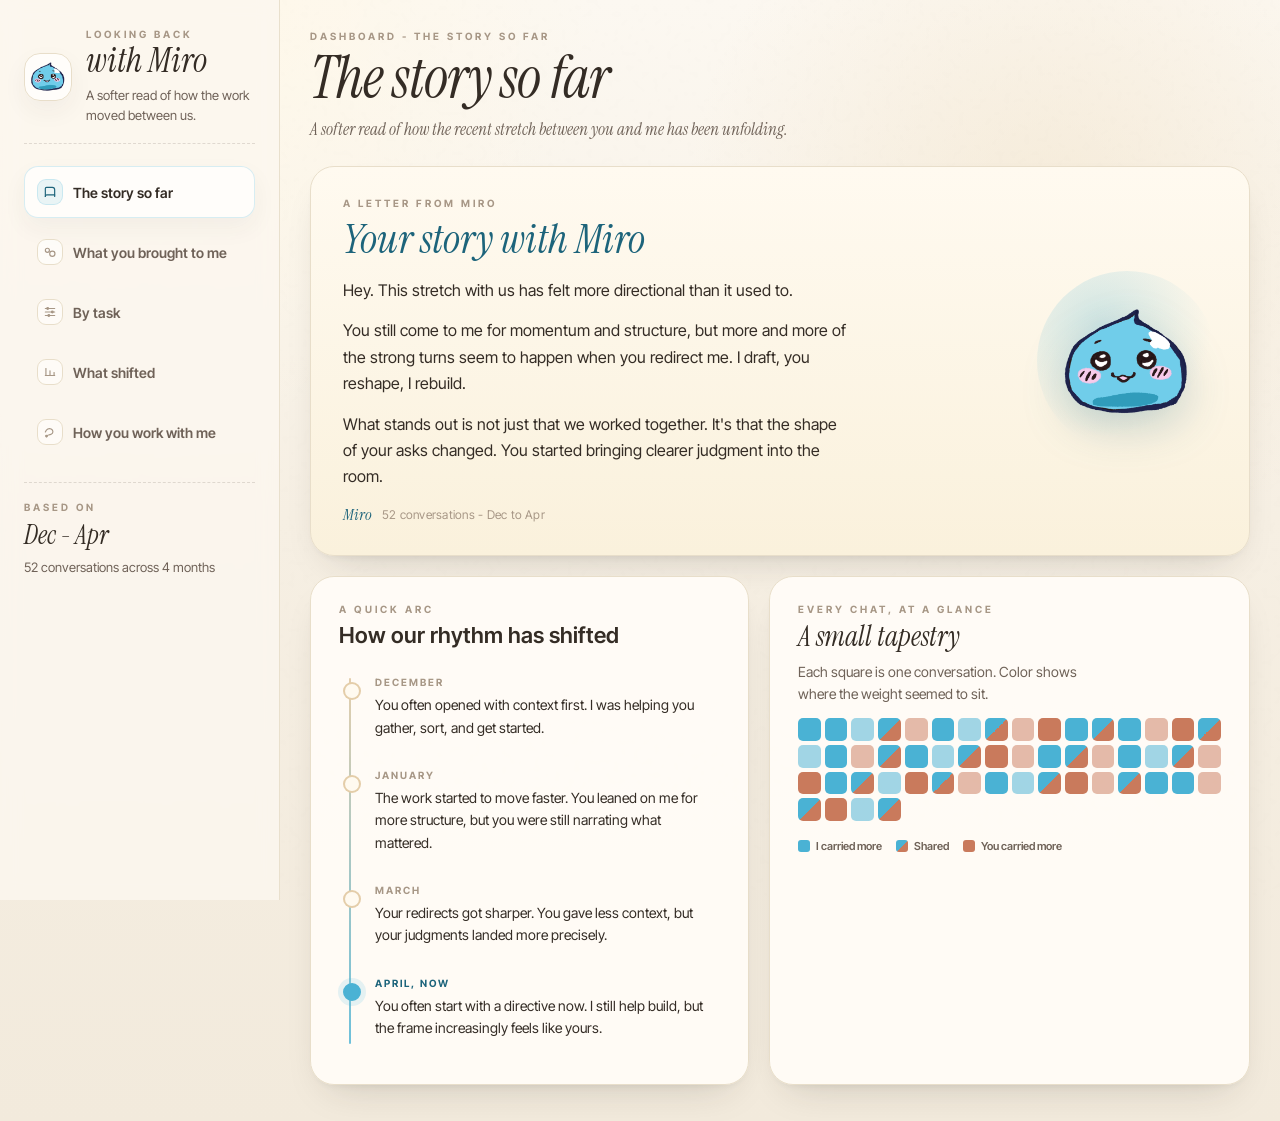
==== commit a186cedf: "Add research signals and restructure mocked dashboard" ====
--- a/dashboard.html
+++ b/dashboard.html
@@ -33,14 +33,14 @@
           </span>
           <span>The story so far</span>
         </button>
-        <button class="tab-button" data-tab="made" type="button">
+        <button class="tab-button" data-tab="brought" type="button">
           <span class="tab-ico" aria-hidden="true">
             <svg viewBox="0 0 24 24" fill="none" stroke="currentColor" stroke-width="2" stroke-linecap="round" stroke-linejoin="round">
               <circle cx="7.5" cy="9" r="3.5"></circle>
               <circle cx="16" cy="15" r="4.5"></circle>
             </svg>
           </span>
-          <span>What we made</span>
+          <span>What you brought to me</span>
         </button>
         <button class="tab-button" data-tab="task" type="button">
           <span class="tab-ico" aria-hidden="true">
@@ -55,6 +55,17 @@
           </span>
           <span>By task</span>
         </button>
+        <button class="tab-button" data-tab="shifted" type="button">
+          <span class="tab-ico" aria-hidden="true">
+            <svg viewBox="0 0 24 24" fill="none" stroke="currentColor" stroke-width="2" stroke-linecap="round" stroke-linejoin="round">
+              <path d="M5 18V6"></path>
+              <path d="M12 18V10"></path>
+              <path d="M19 18V13"></path>
+              <path d="M4 18h16"></path>
+            </svg>
+          </span>
+          <span>What shifted</span>
+        </button>
         <button class="tab-button" data-tab="style" type="button">
           <span class="tab-ico" aria-hidden="true">
             <svg viewBox="0 0 24 24" fill="none" stroke="currentColor" stroke-width="2" stroke-linecap="round" stroke-linejoin="round">
@@ -67,7 +78,7 @@
       </nav>
 
       <div class="sidebar-foot">
-        <div class="sidebar-foot-kicker">Looking back at</div>
+        <div class="sidebar-foot-kicker">Based on</div>
         <div class="sidebar-foot-value" id="periodLabel"></div>
         <div class="sidebar-foot-note" id="periodMeta"></div>
       </div>
@@ -75,7 +86,7 @@
 
     <main class="dashboard ani">
       <header class="topbar">
-        <div class="topbar-kicker" id="pageKicker">Dashboard - Overview</div>
+        <div class="topbar-kicker" id="pageKicker">Dashboard - The story so far</div>
         <h1 class="topbar-title" id="pageTitle"></h1>
         <p class="topbar-sub" id="pageSubtitle"></p>
       </header>
@@ -115,36 +126,34 @@
             </div>
           </article>
         </div>
-
-        <section class="closing-band">
-          <article class="card seed-card">
-            <div class="section-kicker">A seed to sit with</div>
-            <div class="reflection-question" id="seedQuestion"></div>
-            <div class="seed-mark">?</div>
-          </article>
-
-          <article class="card next-card">
-            <div class="section-kicker">A gentle next step</div>
-            <div class="next-step-title" id="nextStepTitle"></div>
-            <div class="next-step-copy" id="nextStepCopy"></div>
-          </article>
-        </section>
       </section>
 
-      <section class="panel" data-panel="made">
-        <section class="card made-stage-card">
-          <div class="section-kicker">What we have been talking about</div>
-          <p class="section-sub">Bigger bubbles held more space. Blue and terracotta show the general lean of the work.</p>
-          <div class="topic-bubble-stage" id="topicsViz"></div>
-        </section>
+      <section class="panel" data-panel="brought">
+        <div class="brought-tab-grid">
+          <section class="card made-stage-card">
+            <div class="section-kicker">What you have been bringing here</div>
+            <p class="section-sub">Bigger bubbles held more space. Each bubble shows a topic area that kept resurfacing across chats.</p>
+            <div class="topic-bubble-stage" id="topicsViz"></div>
+          </section>
+
+          <section class="card task-card">
+            <div class="section-kicker">Task type breakdown</div>
+            <p class="section-sub">A mocked read of the cognitive work you have been bringing to AI, with a soft sense of who carried each one more.</p>
+            <div class="task-list" id="broughtTaskList"></div>
+          </section>
+        </div>
       </section>
 
       <section class="panel" data-panel="task">
         <section class="card task-card">
-          <div class="section-kicker">Task breakdown</div>
-          <p class="section-sub">A rough read of who tended to carry each kind of work. Not a score, just a sense.</p>
-          <div class="task-list" id="taskList"></div>
+          <div class="section-kicker">Where the weight usually sits</div>
+          <p class="section-sub">These six aspects stay fixed so you can compare how the work tends to get shared, even as the topic changes.</p>
+          <div class="task-list" id="aspectList"></div>
         </section>
+      </section>
+
+      <section class="panel" data-panel="shifted">
+        <div class="shift-list" id="shiftList"></div>
       </section>
 
       <section class="panel" data-panel="style">
@@ -163,6 +172,20 @@
           <div class="section-kicker">Patterns I keep noticing</div>
           <div class="pattern-list" id="rhythmList"></div>
         </section>
+
+        <section class="closing-band">
+          <article class="card seed-card">
+            <div class="section-kicker">A seed to sit with</div>
+            <div class="reflection-question" id="seedQuestion"></div>
+            <div class="seed-mark">?</div>
+          </article>
+
+          <article class="card next-card">
+            <div class="section-kicker">A gentle next step</div>
+            <div class="next-step-title" id="nextStepTitle"></div>
+            <div class="next-step-copy" id="nextStepCopy"></div>
+          </article>
+        </section>
       </section>
     </main>
   </div>
@@ -170,4 +193,3 @@
   <script src="dashboard.js"></script>
 </body>
 </html>
-
--- a/dashboard.css
+++ b/dashboard.css
@@ -434,6 +434,12 @@
   gap: 20px;
 }
 
+.brought-tab-grid {
+  display: grid;
+  grid-template-columns: 1.15fr 0.85fr;
+  gap: 20px;
+}
+
 .arc-card,
 .tapestry-card,
 .made-stage-card,
@@ -781,6 +787,56 @@
 .you-text { color: var(--you-deep); }
 .shared-text { color: var(--gold-deep); }
 
+.shift-list {
+  display: flex;
+  flex-direction: column;
+  gap: 16px;
+}
+
+.shift-card {
+  padding: 22px 24px;
+  border-left: 4px solid var(--gold);
+  background: rgba(255, 252, 247, 0.96);
+}
+
+.shift-card-label {
+  margin-bottom: 12px;
+  color: var(--gold-deep);
+  font-size: 10px;
+  font-weight: 700;
+  letter-spacing: 0.22em;
+  text-transform: uppercase;
+}
+
+.shift-phase-label {
+  margin-bottom: 6px;
+  color: var(--ink-soft);
+  font-size: 10px;
+  font-weight: 700;
+  letter-spacing: 0.16em;
+  text-transform: uppercase;
+}
+
+.shift-paragraph {
+  margin: 0 0 12px;
+  font-size: 15px;
+  line-height: 1.65;
+  color: var(--ink-2);
+}
+
+.shift-after {
+  color: var(--ink);
+  font-weight: 600;
+}
+
+.shift-evidence {
+  color: var(--ink-2);
+  font-family: var(--serif);
+  font-size: 15px;
+  font-style: italic;
+  line-height: 1.55;
+}
+
 .style-hero-card {
   margin-bottom: 20px;
   background: linear-gradient(180deg, #fffaf0 0%, #f8eecf 100%);
@@ -913,6 +969,7 @@
 
 @media (max-width: 1120px) {
   .overview-grid,
+  .brought-tab-grid,
   .closing-band,
   .style-hero-grid,
   .pattern-list,
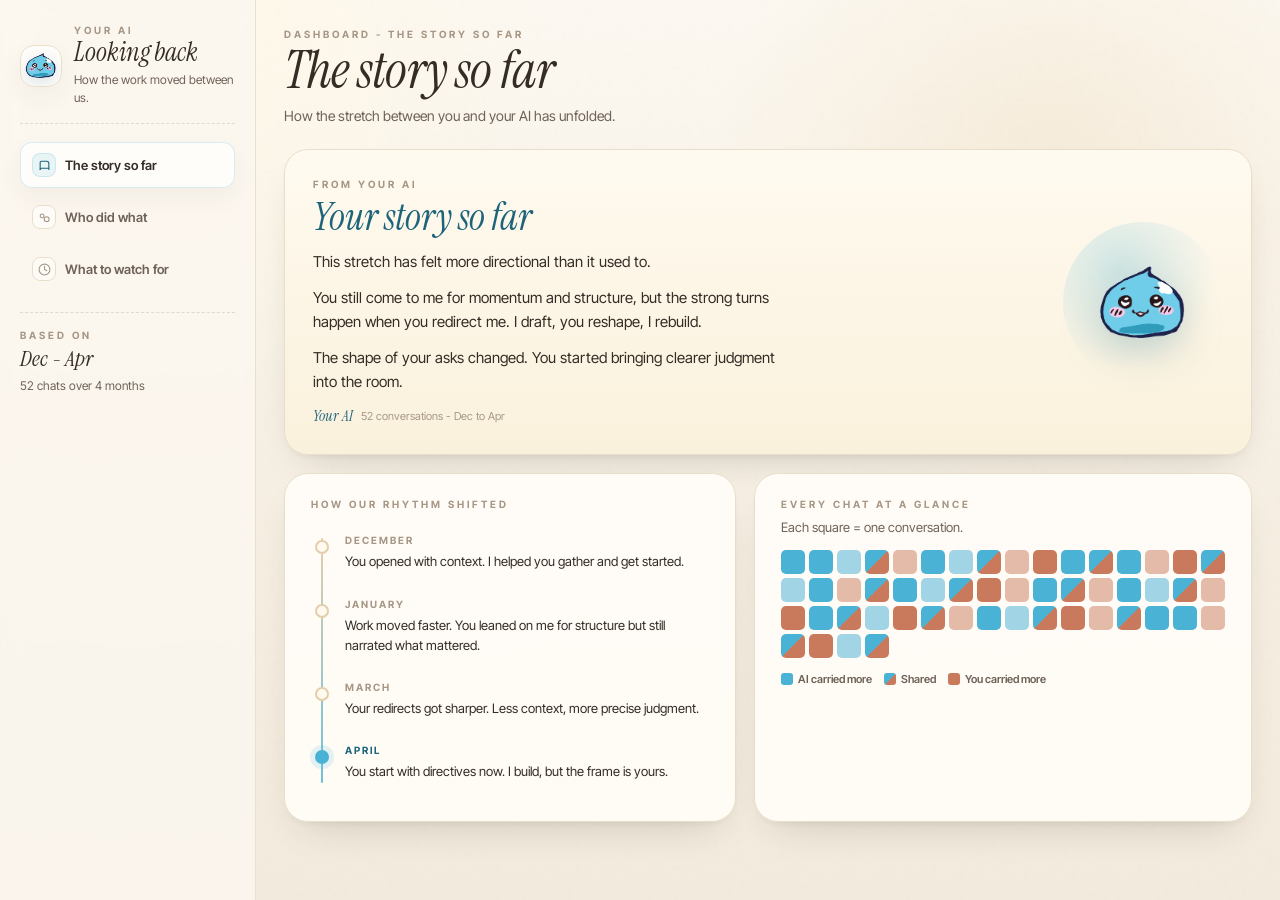
==== commit a5812edb: "used with usability 2 + 3" ====
--- a/dashboard.html
+++ b/dashboard.html
@@ -1,4 +1,4 @@
-<!doctype html>
+<!DOCTYPE html>
 <html lang="en">
 <head>
   <meta charset="utf-8" />
@@ -14,12 +14,12 @@
     <aside class="sidebar ani">
       <div class="sidebar-brand">
         <div class="sidebar-avatar">
-          <img src="sprites/cute.png" alt="Miro sprite" />
+          <img src="sprites/cute.png" alt="Miro slime" />
         </div>
         <div>
-          <div class="sidebar-kicker">Looking back</div>
-          <div class="sidebar-name">with Miro</div>
-          <div class="sidebar-note-static">A softer read of how the work moved between us.</div>
+          <div class="kicker">Your AI</div>
+          <div class="sidebar-name">Looking back</div>
+          <div class="sidebar-note">How the work moved between us.</div>
         </div>
       </div>
 
@@ -33,52 +33,28 @@
           </span>
           <span>The story so far</span>
         </button>
-        <button class="tab-button" data-tab="brought" type="button">
+        <button class="tab-button" data-tab="who" type="button">
           <span class="tab-ico" aria-hidden="true">
             <svg viewBox="0 0 24 24" fill="none" stroke="currentColor" stroke-width="2" stroke-linecap="round" stroke-linejoin="round">
               <circle cx="7.5" cy="9" r="3.5"></circle>
               <circle cx="16" cy="15" r="4.5"></circle>
             </svg>
           </span>
-          <span>What you brought to me</span>
+          <span>Who did what</span>
         </button>
-        <button class="tab-button" data-tab="task" type="button">
+        <button class="tab-button" data-tab="watch" type="button">
           <span class="tab-ico" aria-hidden="true">
             <svg viewBox="0 0 24 24" fill="none" stroke="currentColor" stroke-width="2" stroke-linecap="round" stroke-linejoin="round">
-              <path d="M4 6h16"></path>
-              <path d="M4 12h16"></path>
-              <path d="M4 18h16"></path>
-              <circle cx="8" cy="6" r="1.5" fill="currentColor"></circle>
-              <circle cx="16" cy="12" r="1.5" fill="currentColor"></circle>
-              <circle cx="10" cy="18" r="1.5" fill="currentColor"></circle>
+              <circle cx="12" cy="12" r="10"></circle>
+              <path d="M12 6v6l4 2"></path>
             </svg>
           </span>
-          <span>By task</span>
-        </button>
-        <button class="tab-button" data-tab="shifted" type="button">
-          <span class="tab-ico" aria-hidden="true">
-            <svg viewBox="0 0 24 24" fill="none" stroke="currentColor" stroke-width="2" stroke-linecap="round" stroke-linejoin="round">
-              <path d="M5 18V6"></path>
-              <path d="M12 18V10"></path>
-              <path d="M19 18V13"></path>
-              <path d="M4 18h16"></path>
-            </svg>
-          </span>
-          <span>What shifted</span>
-        </button>
-        <button class="tab-button" data-tab="style" type="button">
-          <span class="tab-ico" aria-hidden="true">
-            <svg viewBox="0 0 24 24" fill="none" stroke="currentColor" stroke-width="2" stroke-linecap="round" stroke-linejoin="round">
-              <path d="M4 12c2-5 6-7 10-5s4 7 0 9-8 0-8 4"></path>
-              <circle cx="6" cy="19" r="1.5"></circle>
-            </svg>
-          </span>
-          <span>How you work with me</span>
+          <span>What to watch for</span>
         </button>
       </nav>
 
       <div class="sidebar-foot">
-        <div class="sidebar-foot-kicker">Based on</div>
+        <div class="kicker">Based on</div>
         <div class="sidebar-foot-value" id="periodLabel"></div>
         <div class="sidebar-foot-note" id="periodMeta"></div>
       </div>
@@ -86,41 +62,39 @@
 
     <main class="dashboard ani">
       <header class="topbar">
-        <div class="topbar-kicker" id="pageKicker">Dashboard - The story so far</div>
+        <div class="kicker" id="pageKicker"></div>
         <h1 class="topbar-title" id="pageTitle"></h1>
         <p class="topbar-sub" id="pageSubtitle"></p>
       </header>
 
       <section class="panel active" data-panel="overview">
         <article class="card letter-card">
-          <div class="letter-copy">
-            <div class="letter-kicker">A letter from Miro</div>
+          <div>
+            <div class="kicker">From your AI</div>
             <h2 class="letter-title" id="overviewTitle"></h2>
             <div class="letter-body" id="overviewLetter"></div>
             <div class="letter-sign">
-              <span class="letter-glyph">Miro</span>
+              <span class="letter-glyph">Your AI</span>
               <span class="letter-signoff" id="overviewSignoff"></span>
             </div>
           </div>
           <div class="letter-art">
-            <img id="overviewSlime" src="sprites/cute.png" alt="Miro sprite" />
+            <img class="letter-art-slime" src="sprites/cute.png" alt="Miro slime" />
           </div>
         </article>
 
         <div class="overview-grid">
           <article class="card arc-card">
-            <div class="section-kicker">A quick arc</div>
-            <h3 class="section-title">How our rhythm has shifted</h3>
+            <div class="kicker">How our rhythm shifted</div>
             <div class="arc-story" id="arcStory"></div>
           </article>
 
           <article class="card tapestry-card">
-            <div class="section-kicker">Every chat, at a glance</div>
-            <h3 class="section-title serif">A small tapestry</h3>
-            <p class="section-sub small">Each square is one conversation. Color shows where the weight seemed to sit.</p>
+            <div class="kicker">Every chat at a glance</div>
+            <p class="section-sub">Each square = one conversation.</p>
             <div class="tapestry-grid" id="tapestryGrid"></div>
             <div class="tapestry-legend">
-              <div class="leg-item"><div class="leg-swatch miro-swatch"></div>I carried more</div>
+              <div class="leg-item"><div class="leg-swatch miro-swatch"></div>AI carried more</div>
               <div class="leg-item"><div class="leg-swatch shared-swatch"></div>Shared</div>
               <div class="leg-item"><div class="leg-swatch you-swatch"></div>You carried more</div>
             </div>
@@ -128,64 +102,42 @@
         </div>
       </section>
 
-      <section class="panel" data-panel="brought">
-        <div class="brought-tab-grid">
-          <section class="card made-stage-card">
-            <div class="section-kicker">What you have been bringing here</div>
-            <p class="section-sub">Bigger bubbles held more space. Each bubble shows a topic area that kept resurfacing across chats.</p>
-            <div class="topic-bubble-stage" id="topicsViz"></div>
-          </section>
+      <section class="panel" data-panel="who">
+        <article class="card bubbles-card">
+          <div class="kicker">Topics you kept coming back to</div>
+          <p class="section-sub">Bigger bubbles came up in more chats. The color shows who tended to carry the work in that topic.</p>
+          <div class="topic-bubble-stage" id="topicsViz"></div>
+          <div class="bubble-legend">
+            <div class="bubble-legend-item"><div class="bubble-legend-swatch bl"></div>AI carried more</div>
+            <div class="bubble-legend-item"><div class="bubble-legend-swatch yl"></div>Shared</div>
+            <div class="bubble-legend-item"><div class="bubble-legend-swatch rd"></div>You carried more</div>
+          </div>
+        </article>
 
-          <section class="card task-card">
-            <div class="section-kicker">Task type breakdown</div>
-            <p class="section-sub">A mocked read of the cognitive work you have been bringing to AI, with a soft sense of who carried each one more.</p>
-            <div class="task-list" id="broughtTaskList"></div>
-          </section>
-        </div>
+        <article class="card sliders-card">
+          <div class="kicker">How the work typically splits</div>
+          <p class="section-sub">Averaged across 52 chats. The shaded area shows how much it varied. Click any row for detail.</p>
+          <div class="slider-rows" id="sliderRows"></div>
+        </article>
       </section>
 
-      <section class="panel" data-panel="task">
-        <section class="card task-card">
-          <div class="section-kicker">Where the weight usually sits</div>
-          <p class="section-sub">These six aspects stay fixed so you can compare how the work tends to get shared, even as the topic changes.</p>
-          <div class="task-list" id="aspectList"></div>
-        </section>
-      </section>
+      <section class="panel" data-panel="watch">
+        <article class="card seed-hero">
+          <div class="kicker">Sit with this</div>
+          <div class="reflection-question" id="seedQuestion"></div>
+        </article>
 
-      <section class="panel" data-panel="shifted">
-        <div class="shift-list" id="shiftList"></div>
-      </section>
+        <div class="watch-columns">
+          <div class="strengths-col">
+            <div class="kicker">Keep doing this</div>
+            <div class="strengths-stack" id="strengthsRow"></div>
+          </div>
 
-      <section class="panel" data-panel="style">
-        <section class="card style-hero-card">
-          <div class="section-kicker">Our rhythm</div>
-          <div class="style-hero-grid">
-            <div>
-              <div class="style-hero-title" id="portraitTitle"></div>
-              <div class="style-hero-copy" id="portraitText"></div>
-            </div>
-            <div class="style-quote-card" id="profileParagraph"></div>
+          <div class="watch-col">
+            <div class="kicker">Things to watch for</div>
+            <div class="watch-list" id="watchList"></div>
           </div>
-        </section>
-
-        <section class="style-patterns">
-          <div class="section-kicker">Patterns I keep noticing</div>
-          <div class="pattern-list" id="rhythmList"></div>
-        </section>
-
-        <section class="closing-band">
-          <article class="card seed-card">
-            <div class="section-kicker">A seed to sit with</div>
-            <div class="reflection-question" id="seedQuestion"></div>
-            <div class="seed-mark">?</div>
-          </article>
-
-          <article class="card next-card">
-            <div class="section-kicker">A gentle next step</div>
-            <div class="next-step-title" id="nextStepTitle"></div>
-            <div class="next-step-copy" id="nextStepCopy"></div>
-          </article>
-        </section>
+        </div>
       </section>
     </main>
   </div>
--- a/dashboard.css
+++ b/dashboard.css
@@ -15,13 +15,13 @@
   --gold-deep: #8f6735;
   --shadow-soft: 0 10px 24px rgba(51, 43, 36, 0.05);
   --shadow-card: 0 18px 40px -20px rgba(42, 36, 30, 0.22), 0 4px 10px -4px rgba(42, 36, 30, 0.08);
+  --radius: 24px;
   --radius-sm: 14px;
-  --radius: 24px;
   --serif: "Instrument Serif", "Newsreader", Georgia, serif;
   --sans: "Inter Tight", "Outfit", "Segoe UI", sans-serif;
 }
 
-* { box-sizing: border-box; }
+*, *::before, *::after { box-sizing: border-box; }
 html, body { margin: 0; min-height: 100%; }
 
 body {
@@ -43,31 +43,54 @@
   background-image: url("data:image/svg+xml,%3Csvg viewBox='0 0 200 200' xmlns='http://www.w3.org/2000/svg'%3E%3Cfilter id='n'%3E%3CfeTurbulence type='fractalNoise' baseFrequency='0.68'/%3E%3C/filter%3E%3Crect width='100%25' height='100%25' filter='url(%23n)' opacity='0.03'/%3E%3C/svg%3E");
 }
 
-.review-shell,
 .shell {
   position: relative;
   z-index: 1;
-}
-
-.review-shell {
-  padding: 24px 28px 0;
-}
-
-.review-topbar {
-  max-width: 1360px;
-  margin: 0 auto 14px;
-  display: flex;
+  display: grid;
+  grid-template-columns: 256px minmax(0, 1fr);
+  min-height: 100vh;
+}
+
+.sidebar {
+  position: sticky;
+  top: 0;
+  align-self: start;
+  min-height: 100vh;
+  padding: 24px 20px;
+  background: rgba(252, 247, 239, 0.82);
+  border-right: 1px solid rgba(232, 222, 202, 0.92);
+  backdrop-filter: blur(10px);
+}
+
+.sidebar-brand {
+  display: grid;
+  grid-template-columns: 42px minmax(0, 1fr);
+  gap: 12px;
   align-items: center;
-  justify-content: space-between;
-  gap: 14px;
-}
-
-.review-title .label,
-.sidebar-kicker,
-.section-kicker,
-.sidebar-foot-kicker,
-.topbar-kicker,
-.letter-kicker {
+  padding-bottom: 16px;
+  border-bottom: 1px dashed rgba(111, 98, 88, 0.2);
+}
+
+.sidebar-avatar {
+  width: 42px;
+  height: 42px;
+  display: grid;
+  place-items: center;
+  border-radius: 14px;
+  background: rgba(255, 253, 250, 0.96);
+  border: 1px solid var(--paper-edge);
+  box-shadow: var(--shadow-soft);
+  overflow: hidden;
+}
+
+.sidebar-avatar img {
+  width: 34px;
+  height: 34px;
+  object-fit: contain;
+  filter: drop-shadow(0 4px 8px rgba(29, 100, 123, 0.18));
+}
+
+.kicker {
   font-size: 10px;
   font-weight: 700;
   letter-spacing: 3px;
@@ -75,159 +98,61 @@
   color: var(--ink-3);
 }
 
-.review-title h1 {
-  margin: 4px 0 0;
-  font-size: 20px;
-  font-weight: 600;
-}
-
-.review-nav {
-  display: flex;
-  flex-wrap: wrap;
-  gap: 8px;
-}
-
-.review-nav a {
-  padding: 10px 14px;
-  border-radius: 999px;
-  border: 1px solid var(--paper-edge);
-  background: rgba(255, 253, 250, 0.96);
-  color: var(--ink-2);
-  text-decoration: none;
-  font-size: 12px;
-  font-weight: 600;
-  box-shadow: var(--shadow-soft);
-  transition: transform 0.16s ease, border-color 0.16s ease;
-}
-
-.review-nav a:hover {
-  transform: translateY(-1px);
-  border-color: #d4c6b4;
-}
-
-.review-nav a:focus-visible,
-.tab-button:focus-visible {
-  outline: 2px solid rgba(74, 178, 212, 0.32);
-  outline-offset: 2px;
-}
-
-.review-nav a.active {
-  color: var(--miro-deep);
-  background: rgba(74, 178, 212, 0.12);
-  border-color: rgba(74, 178, 212, 0.24);
-}
-
-.shell {
-  display: grid;
-  grid-template-columns: 280px minmax(0, 1fr);
-  min-height: 100vh;
-}
-
-.sidebar {
-  position: sticky;
-  top: 0;
-  align-self: start;
-  min-height: 100vh;
-  padding: 28px 24px;
-  background: rgba(252, 247, 239, 0.82);
-  border-right: 1px solid rgba(232, 222, 202, 0.92);
-  backdrop-filter: blur(10px);
-}
-
-.dashboard {
-  padding: 30px 30px 36px;
-}
-
-@keyframes fadeUp {
-  from { opacity: 0; transform: translateY(10px); }
-  to { opacity: 1; transform: translateY(0); }
-}
-
-.ani {
-  animation: fadeUp 0.45s ease both;
-}
-
-.sidebar-brand {
-  display: grid;
-  grid-template-columns: 48px minmax(0, 1fr);
-  gap: 14px;
-  align-items: center;
-  padding-bottom: 18px;
-  border-bottom: 1px dashed rgba(111, 98, 88, 0.2);
-}
-
-.sidebar-avatar {
-  width: 48px;
-  height: 48px;
-  display: grid;
-  place-items: center;
-  border-radius: 16px;
-  background: rgba(255, 253, 250, 0.96);
-  border: 1px solid var(--paper-edge);
-  box-shadow: var(--shadow-soft);
-}
-
-.sidebar-avatar img {
-  width: 38px;
-  height: 38px;
-  object-fit: contain;
-}
-
 .sidebar-name {
-  margin-top: 4px;
+  margin-top: 3px;
   font-family: var(--serif);
-  font-size: 34px;
+  font-size: 26px;
   font-style: italic;
   line-height: 1;
 }
 
-.sidebar-note-static {
-  margin-top: 8px;
+.sidebar-note {
+  margin-top: 6px;
   color: var(--ink-2);
-  font-size: 13px;
+  font-size: 12px;
   line-height: 1.5;
 }
 
 .tab-list {
   display: flex;
   flex-direction: column;
-  gap: 8px;
-  margin: 22px 0 0;
+  gap: 6px;
+  margin: 18px 0 0;
 }
 
 .tab-button {
   display: flex;
   align-items: center;
-  gap: 10px;
+  gap: 9px;
   width: 100%;
-  padding: 12px 12px;
+  padding: 10px 11px;
   border: 1px solid transparent;
-  border-radius: 14px;
+  border-radius: 12px;
   background: transparent;
   color: var(--ink-2);
   font: inherit;
-  font-size: 14px;
+  font-size: 13px;
   font-weight: 600;
   text-align: left;
   cursor: pointer;
-  transition: background 0.16s ease, border-color 0.16s ease, color 0.16s ease;
+  transition: background 0.16s, border-color 0.16s, color 0.16s;
 }
 
 .tab-ico {
-  width: 26px;
-  height: 26px;
+  width: 24px;
+  height: 24px;
   display: grid;
   place-items: center;
   flex: 0 0 auto;
-  border-radius: 9px;
+  border-radius: 8px;
   border: 1px solid var(--paper-edge);
   background: rgba(255, 255, 255, 0.55);
   color: var(--ink-3);
 }
 
 .tab-ico svg {
-  width: 14px;
-  height: 14px;
+  width: 13px;
+  height: 13px;
 }
 
 .tab-button:hover {
@@ -248,35 +173,53 @@
   color: var(--miro-deep);
 }
 
+.tab-button:focus-visible {
+  outline: 2px solid rgba(74, 178, 212, 0.32);
+  outline-offset: 2px;
+}
+
 .sidebar-foot {
-  margin-top: 24px;
-  padding-top: 18px;
+  margin-top: 20px;
+  padding-top: 16px;
   border-top: 1px dashed rgba(111, 98, 88, 0.2);
 }
 
 .sidebar-foot-value {
-  margin-top: 8px;
+  margin-top: 6px;
   font-family: var(--serif);
-  font-size: 26px;
+  font-size: 22px;
   font-style: italic;
   line-height: 1.08;
 }
 
 .sidebar-foot-note {
-  margin-top: 8px;
+  margin-top: 6px;
   color: var(--ink-2);
-  font-size: 13px;
-  line-height: 1.56;
+  font-size: 12px;
+  line-height: 1.5;
+}
+
+.dashboard {
+  padding: 28px 28px 36px;
+}
+
+@keyframes fadeUp {
+  from { opacity: 0; transform: translateY(10px); }
+  to { opacity: 1; transform: translateY(0); }
+}
+
+.ani {
+  animation: fadeUp 0.45s ease both;
 }
 
 .topbar {
-  margin-bottom: 24px;
+  margin-bottom: 22px;
 }
 
 .topbar-title {
-  margin: 8px 0 10px;
+  margin: 6px 0 8px;
   font-family: var(--serif);
-  font-size: clamp(40px, 4.6vw, 58px);
+  font-size: clamp(36px, 4.2vw, 52px);
   font-weight: 400;
   font-style: italic;
   line-height: 0.98;
@@ -284,12 +227,10 @@
 }
 
 .topbar-sub {
-  max-width: 62ch;
+  max-width: 58ch;
   margin: 0;
-  font-family: var(--serif);
-  font-size: 17px;
-  font-style: italic;
-  line-height: 1.5;
+  font-size: 14px;
+  line-height: 1.55;
   color: var(--ink-2);
 }
 
@@ -309,57 +250,28 @@
   box-shadow: var(--shadow-card);
 }
 
-.section-title {
+.section-sub {
   margin: 8px 0 0;
-  font-size: 22px;
-  line-height: 1.15;
-  font-weight: 600;
-}
-
-.section-title.serif {
-  font-family: var(--serif);
-  font-style: italic;
-  font-weight: 400;
-  font-size: 28px;
-  line-height: 1;
-}
-
-.section-sub,
-.task-note,
-.pattern-body,
-.sidebar-foot-note {
+  font-size: 13px;
+  line-height: 1.5;
   color: var(--ink-2);
 }
 
-.section-sub {
-  margin: 10px 0 0;
-  font-size: 14px;
-  line-height: 1.55;
-}
-
-.section-sub.small {
-  max-width: 36ch;
-}
-
 .letter-card {
   display: grid;
-  grid-template-columns: minmax(0, 1fr) 180px;
-  gap: 24px;
+  grid-template-columns: minmax(0, 1fr) 160px;
+  gap: 20px;
   align-items: center;
-  padding: 30px 32px;
-  margin-bottom: 20px;
+  padding: 28px;
+  margin-bottom: 18px;
   overflow: hidden;
   background: linear-gradient(180deg, #fffaf0 0%, #faf1dc 100%);
 }
 
-.letter-copy {
-  min-width: 0;
-}
-
 .letter-title {
-  margin: 10px 0 16px;
+  margin: 8px 0 14px;
   font-family: var(--serif);
-  font-size: clamp(30px, 3.2vw, 42px);
+  font-size: clamp(28px, 3vw, 38px);
   font-weight: 400;
   font-style: italic;
   line-height: 1.02;
@@ -367,59 +279,58 @@
 }
 
 .letter-body {
-  max-width: 56ch;
-  font-size: 16px;
-  line-height: 1.65;
+  max-width: 52ch;
+  font-size: 15px;
+  line-height: 1.6;
   color: var(--ink);
 }
 
 .letter-body p {
-  margin: 0 0 14px;
+  margin: 0 0 12px;
 }
 
 .letter-sign {
-  margin-top: 14px;
+  margin-top: 12px;
   display: flex;
   align-items: center;
-  gap: 10px;
+  gap: 8px;
 }
 
 .letter-glyph {
   font-family: var(--serif);
-  font-size: 16px;
+  font-size: 15px;
   font-style: italic;
   color: var(--miro-deep);
 }
 
 .letter-signoff {
-  font-size: 12px;
+  font-size: 11px;
   color: var(--ink-3);
-  letter-spacing: 0.02em;
 }
 
 .letter-art {
   position: relative;
   display: grid;
   place-items: center;
-  min-height: 180px;
+  min-height: 160px;
 }
 
 .letter-art::before {
   content: "";
   position: absolute;
-  width: 180px;
-  height: 180px;
+  width: 160px;
+  height: 160px;
   border-radius: 50%;
   background: radial-gradient(circle at 35% 30%, rgba(74, 178, 212, 0.25), transparent 65%);
 }
 
-.letter-art img {
+.letter-art-slime {
   position: relative;
   z-index: 1;
-  width: 140px;
-  height: 140px;
+  width: 96px;
+  height: 96px;
   object-fit: contain;
-  filter: drop-shadow(0 16px 22px rgba(29, 100, 123, 0.22));
+  filter: drop-shadow(0 14px 20px rgba(29, 100, 123, 0.22));
   animation: bob 3.2s ease-in-out infinite;
 }
 
@@ -430,27 +341,18 @@
 
 .overview-grid {
   display: grid;
-  grid-template-columns: 1.05fr 1.15fr;
-  gap: 20px;
-}
-
-.brought-tab-grid {
-  display: grid;
-  grid-template-columns: 1.15fr 0.85fr;
-  gap: 20px;
+  grid-template-columns: 1fr 1.1fr;
+  gap: 18px;
 }
 
 .arc-card,
-.tapestry-card,
-.made-stage-card,
-.task-card,
-.style-hero-card {
-  padding: 26px 28px;
+.tapestry-card {
+  padding: 24px 26px;
 }
 
 .arc-story {
   position: relative;
-  margin-top: 16px;
+  margin-top: 14px;
   display: flex;
   flex-direction: column;
 }
@@ -468,14 +370,14 @@
 
 .arc-chapter {
   position: relative;
-  padding: 12px 0 18px 36px;
+  padding: 10px 0 16px 34px;
 }
 
 .arc-chapter::before {
   content: "";
   position: absolute;
   left: 4px;
-  top: 18px;
+  top: 16px;
   width: 14px;
   height: 14px;
   border-radius: 50%;
@@ -502,9 +404,9 @@
 }
 
 .arc-chapter-text {
-  margin-top: 6px;
-  font-size: 14px;
-  line-height: 1.6;
+  margin-top: 5px;
+  font-size: 13px;
+  line-height: 1.55;
   color: var(--ink);
 }
 
@@ -512,14 +414,14 @@
   display: grid;
   grid-template-columns: repeat(16, 1fr);
   gap: 4px;
-  margin-top: 14px;
+  margin-top: 12px;
 }
 
 .tap-cell {
   aspect-ratio: 1;
   border-radius: 5px;
   background: rgba(90, 79, 67, 0.08);
-  transition: transform 0.12s ease;
+  transition: transform 0.12s;
 }
 
 .tap-cell:hover {
@@ -535,8 +437,8 @@
 .tapestry-legend {
   display: flex;
   flex-wrap: wrap;
-  gap: 14px;
-  margin-top: 18px;
+  gap: 12px;
+  margin-top: 14px;
   font-size: 11px;
   color: var(--ink-2);
 }
@@ -544,7 +446,7 @@
 .leg-item {
   display: inline-flex;
   align-items: center;
-  gap: 6px;
+  gap: 5px;
   font-weight: 600;
 }
 
@@ -558,69 +460,15 @@
 .shared-swatch { background: linear-gradient(135deg, var(--miro) 50%, var(--you) 50%); }
 .you-swatch { background: var(--you); }
 
-.closing-band {
-  display: grid;
-  grid-template-columns: 1fr 1fr;
-  gap: 20px;
-  margin-top: 20px;
-}
-
-.seed-card,
-.next-card {
-  position: relative;
-  padding: 28px;
-}
-
-.seed-card {
-  overflow: hidden;
-  background:
-    radial-gradient(260px 160px at 30% -10%, rgba(201, 161, 100, 0.22), transparent 70%),
-    linear-gradient(180deg, #fffaf0 0%, #fbf1d9 100%);
-}
-
-.reflection-question {
-  margin-top: 10px;
-  max-width: 24ch;
-  font-family: var(--serif);
-  font-size: 26px;
-  font-style: italic;
-  line-height: 1.35;
-}
-
-.seed-mark {
-  position: absolute;
-  right: 18px;
-  top: 14px;
-  font-family: var(--serif);
-  font-size: 72px;
-  font-style: italic;
-  line-height: 1;
-  color: var(--gold);
-  opacity: 0.56;
-}
-
-.next-card {
-  background: linear-gradient(180deg, #ebf3f6 0%, #d9e8ee 100%);
-  border-color: #b9d6df;
-}
-
-.next-step-title {
-  margin: 10px 0 8px;
-  font-size: 18px;
-  font-weight: 600;
-  color: var(--miro-deep);
-}
-
-.next-step-copy {
-  font-size: 14.5px;
-  line-height: 1.65;
-  color: var(--ink);
+.bubbles-card {
+  padding: 24px 26px;
+  margin-bottom: 18px;
 }
 
 .topic-bubble-stage {
   position: relative;
-  min-height: 600px;
-  margin-top: 18px;
+  min-height: 440px;
+  margin-top: 14px;
   overflow: hidden;
   border: 1px solid var(--paper-edge);
   border-radius: 26px;
@@ -644,7 +492,7 @@
   background: var(--topic-fill);
   border: 1px solid rgba(255, 255, 255, 0.68);
   text-shadow: 0 1px 2px rgba(42, 36, 30, 0.3);
-  transition: transform 0.18s ease;
+  transition: transform 0.18s;
 }
 
 .topic-bubble:hover {
@@ -665,259 +513,368 @@
   opacity: 0.9;
 }
 
-.topic-bubble.xxl { width: 200px; height: 200px; }
-.topic-bubble.xl { width: 164px; height: 164px; }
-.topic-bubble.lg { width: 136px; height: 136px; }
-.topic-bubble.md { width: 108px; height: 108px; }
-.topic-bubble.sm { width: 90px; height: 90px; }
-.topic-bubble.xs { width: 74px; height: 74px; }
+.topic-bubble.xxl { width: 190px; height: 190px; }
+.topic-bubble.xl { width: 156px; height: 156px; }
+.topic-bubble.lg { width: 128px; height: 128px; }
+.topic-bubble.md { width: 102px; height: 102px; }
+.topic-bubble.sm { width: 84px; height: 84px; }
+.topic-bubble.xs { width: 70px; height: 70px; }
+
 .topic-bubble.sm .topic-bubble-label,
-.topic-bubble.xs .topic-bubble-label { font-size: 11px; }
-
-.task-list {
+.topic-bubble.xs .topic-bubble-label {
+  font-size: 11px;
+}
+
+.bubble-legend {
+  display: flex;
+  flex-wrap: wrap;
+  gap: 16px;
+  margin-top: 14px;
+  font-size: 12px;
+  font-weight: 600;
+  color: var(--ink-2);
+}
+
+.bubble-legend-item {
+  display: flex;
+  align-items: center;
+  gap: 7px;
+}
+
+.bubble-legend-swatch {
+  width: 16px;
+  height: 16px;
+  border-radius: 50%;
+  border: 1px solid rgba(255, 255, 255, 0.5);
+}
+
+.bubble-legend-swatch.bl { background: var(--miro); }
+.bubble-legend-swatch.rd { background: var(--you); }
+.bubble-legend-swatch.yl { background: var(--gold); }
+
+.sliders-card {
+  padding: 12px 0;
+}
+
+.sliders-card .kicker,
+.sliders-card .section-sub {
+  padding: 0 20px;
+}
+
+.sliders-card .kicker {
+  margin-bottom: 6px;
+}
+
+.sliders-card .section-sub {
+  margin-bottom: 4px;
+}
+
+.slider-rows {
+  display: flex;
+  flex-direction: column;
+}
+
+.slider-row {
+  width: 100%;
+  padding: 18px 20px;
+  border: 0;
+  border-bottom: 1px dashed rgba(111, 98, 88, 0.18);
+  background: transparent;
+  text-align: left;
+  cursor: pointer;
+  font-family: inherit;
+  color: inherit;
+  transition: background 0.16s;
+}
+
+.slider-row:last-child {
+  border-bottom: 0;
+}
+
+.slider-row:hover {
+  background: rgba(248, 243, 235, 0.52);
+}
+
+.slider-row.open {
+  background: rgba(248, 243, 235, 0.78);
+}
+
+.slider-row-top {
+  display: flex;
+  align-items: center;
+  justify-content: space-between;
+  gap: 12px;
+  margin-bottom: 8px;
+}
+
+.slider-row-right {
+  display: flex;
+  align-items: center;
+  gap: 10px;
+}
+
+.slider-label {
+  font-size: 14px;
+  font-weight: 600;
+  color: var(--ink);
+}
+
+.slider-verdict {
+  font-size: 10px;
+  font-weight: 700;
+  letter-spacing: 2px;
+  text-transform: uppercase;
+}
+
+.slider-verdict.you { color: var(--you-deep); }
+.slider-verdict.miro { color: var(--miro-deep); }
+.slider-verdict.shared { color: var(--gold-deep); }
+
+.slider-chevron {
+  color: #6c5f54;
+  font-size: 18px;
+  font-weight: 700;
+  line-height: 1;
+  transition: transform 0.16s;
+}
+
+.slider-row.open .slider-chevron {
+  transform: rotate(45deg);
+  color: var(--ink);
+}
+
+.slider-scale-labels {
+  display: flex;
+  justify-content: space-between;
+  margin-bottom: 8px;
+  color: var(--ink-3);
+  font-size: 10px;
+  letter-spacing: 0.4px;
+}
+
+.slider-track {
+  position: relative;
+  display: grid;
+  grid-template-columns: 1fr 1fr;
+  height: 12px;
+}
+
+.slider-track-left {
+  height: 12px;
+  background: rgba(74, 178, 212, 0.46);
+  border-radius: 999px 0 0 999px;
+}
+
+.slider-track-right {
+  height: 12px;
+  background: rgba(201, 122, 92, 0.36);
+  border-radius: 0 999px 999px 0;
+}
+
+.slider-dot {
+  position: absolute;
+  top: 50%;
+  width: 18px;
+  height: 18px;
+  border-radius: 999px;
+  background: #1c1917;
+  box-shadow: 0 4px 12px rgba(28, 25, 23, 0.22);
+  transform: translate(-50%, -50%);
+  z-index: 2;
+}
+
+.slider-range-fill {
+  position: absolute;
+  top: 0;
+  bottom: 0;
+  background: rgba(28, 25, 23, 0.1);
+  border-radius: 6px;
+}
+
+.slider-tick {
+  position: absolute;
+  top: -3px;
+  bottom: -3px;
+  width: 2px;
+  background: rgba(28, 25, 23, 0.28);
+  border-radius: 1px;
+  transform: translateX(-50%);
+}
+
+.slider-track.has-range {
+  height: 14px;
+}
+
+.slider-track.has-range .slider-track-left,
+.slider-track.has-range .slider-track-right {
+  height: 14px;
+}
+
+.slider-expanded {
+  display: none;
   margin-top: 12px;
-}
-
-.task-row {
+  padding: 14px 16px;
+  border-radius: 14px;
+  border: 1px solid rgba(230, 221, 209, 0.9);
+  background: var(--paper-2);
+}
+
+.slider-row.open .slider-expanded {
+  display: flex;
+  flex-direction: column;
+  gap: 8px;
+}
+
+.slider-exp-line {
+  font-size: 13px;
+  line-height: 1.55;
+  color: var(--ink-2);
+}
+
+.slider-exp-line.trend {
+  color: var(--ink);
+  font-weight: 500;
+}
+
+.slider-topic-pill {
+  display: inline-block;
+  padding: 2px 8px;
+  border-radius: 999px;
+  font-size: 11px;
+  font-weight: 600;
+  vertical-align: baseline;
+  margin: 0 2px;
+}
+
+.slider-topic-pill.ai-pill {
+  background: rgba(74, 178, 212, 0.12);
+  color: var(--miro-deep);
+  border: 1px solid rgba(74, 178, 212, 0.2);
+}
+
+.slider-topic-pill.you-pill {
+  background: rgba(201, 122, 92, 0.1);
+  color: var(--you-deep);
+  border: 1px solid rgba(201, 122, 92, 0.18);
+}
+
+.seed-hero {
+  position: relative;
+  padding: 30px;
+  margin-bottom: 24px;
+  overflow: hidden;
+  text-align: center;
+  background:
+    radial-gradient(400px 240px at 50% 0%, rgba(201, 161, 100, 0.18), transparent 70%),
+    radial-gradient(300px 200px at 80% 100%, rgba(74, 178, 212, 0.08), transparent 60%),
+    linear-gradient(180deg, #fffaf0 0%, #fbf1d9 100%);
+}
+
+.seed-hero .kicker {
+  margin-bottom: 8px;
+}
+
+.reflection-question {
+  font-family: var(--serif);
+  font-style: italic;
+  line-height: 1.35;
+}
+
+.seed-hero .reflection-question {
+  max-width: none;
+  margin: 0 auto;
+  font-size: clamp(22px, 2.4vw, 28px);
+}
+
+.watch-columns {
   display: grid;
   grid-template-columns: 1fr 1fr;
-  gap: 24px;
-  align-items: center;
-  padding: 22px 20px;
-  border-bottom: 1px dashed rgba(111, 98, 88, 0.18);
-}
-
-.task-row:last-child {
-  border-bottom: 0;
-}
-
-.task-lead {
-  display: flex;
-  gap: 14px;
+  gap: 22px;
+  align-items: start;
+}
+
+.strengths-col .kicker {
+  margin-bottom: 12px;
+}
+
+.strengths-stack {
+  display: flex;
+  flex-direction: column;
+  gap: 12px;
+}
+
+.strength-card {
+  padding: 20px 18px;
+  border-radius: 18px;
+  border: 1px solid var(--paper-edge);
+  background: var(--paper-3);
+  box-shadow: var(--shadow-soft);
+  display: flex;
+  gap: 12px;
   align-items: flex-start;
 }
 
-.task-num {
+.strength-icon {
   width: 32px;
   height: 32px;
   display: grid;
   place-items: center;
+  border-radius: 10px;
   flex: 0 0 auto;
-  border-radius: 10px;
-  background: var(--paper-2);
-  border: 1px solid var(--paper-edge);
-  color: var(--ink-3);
-  font-family: var(--serif);
-  font-size: 16px;
-  font-style: italic;
-}
-
-.task-label {
-  margin: 0 0 6px;
-  font-size: 18px;
+  background: rgba(201, 161, 100, 0.12);
+  border: 1px solid rgba(201, 161, 100, 0.2);
+  color: var(--gold-deep);
+  font-size: 14px;
+}
+
+.strength-title {
+  font-size: 14px;
   font-weight: 600;
-  line-height: 1.15;
-}
-
-.task-note {
-  max-width: 44ch;
-  font-size: 14px;
+  color: var(--ink);
+  line-height: 1.25;
+  margin-bottom: 4px;
+}
+
+.strength-note {
+  font-size: 12.5px;
   line-height: 1.55;
-}
-
-.task-meter-wrap {
-  padding-right: 6px;
-}
-
-.task-meter-labels {
-  display: flex;
-  justify-content: space-between;
-  margin-bottom: 8px;
-  font-size: 11px;
-  font-weight: 700;
-  letter-spacing: 0.14em;
-  text-transform: uppercase;
-}
-
-.task-track {
-  position: relative;
-  height: 14px;
-  border-radius: 999px;
-  background: linear-gradient(90deg, rgba(74, 178, 212, 0.82) 0%, rgba(201, 122, 92, 0.82) 100%);
-  box-shadow: inset 0 1px 1px rgba(255, 255, 255, 0.42);
-}
-
-.task-thumb {
-  position: absolute;
-  top: 50%;
-  width: 22px;
-  height: 22px;
-  border-radius: 50%;
-  background: #56453c;
-  border: 3px solid rgba(255, 252, 248, 0.92);
-  box-shadow: 0 4px 10px rgba(51, 43, 36, 0.16);
-  transform: translate(-50%, -50%);
-}
-
-.task-verdict {
-  display: inline-flex;
-  align-items: center;
-  gap: 8px;
-  margin-top: 10px;
-  font-size: 11px;
-  font-weight: 700;
-  letter-spacing: 0.14em;
-  text-transform: uppercase;
-}
-
-.task-verdict .dot {
-  width: 8px;
-  height: 8px;
-  border-radius: 50%;
-}
-
-.task-verdict.you { color: var(--you-deep); }
-.task-verdict.you .dot { background: var(--you); }
-.task-verdict.miro { color: var(--miro-deep); }
-.task-verdict.miro .dot { background: var(--miro); }
-.task-verdict.shared { color: var(--gold-deep); }
-.task-verdict.shared .dot { background: var(--gold); }
-
-.miro-text { color: var(--miro-deep); }
-.you-text { color: var(--you-deep); }
-.shared-text { color: var(--gold-deep); }
-
-.shift-list {
+  color: var(--ink-2);
+}
+
+.watch-col .kicker {
+  margin-bottom: 4px;
+}
+
+.watch-col .section-sub {
+  margin-bottom: 12px;
+}
+
+.watch-list {
   display: flex;
   flex-direction: column;
-  gap: 16px;
-}
-
-.shift-card {
-  padding: 22px 24px;
-  border-left: 4px solid var(--gold);
-  background: rgba(255, 252, 247, 0.96);
-}
-
-.shift-card-label {
-  margin-bottom: 12px;
-  color: var(--gold-deep);
-  font-size: 10px;
-  font-weight: 700;
-  letter-spacing: 0.22em;
-  text-transform: uppercase;
-}
-
-.shift-phase-label {
-  margin-bottom: 6px;
-  color: var(--ink-soft);
-  font-size: 10px;
-  font-weight: 700;
-  letter-spacing: 0.16em;
-  text-transform: uppercase;
-}
-
-.shift-paragraph {
-  margin: 0 0 12px;
-  font-size: 15px;
-  line-height: 1.65;
-  color: var(--ink-2);
-}
-
-.shift-after {
-  color: var(--ink);
-  font-weight: 600;
-}
-
-.shift-evidence {
-  color: var(--ink-2);
-  font-family: var(--serif);
-  font-size: 15px;
-  font-style: italic;
-  line-height: 1.55;
-}
-
-.style-hero-card {
-  margin-bottom: 20px;
-  background: linear-gradient(180deg, #fffaf0 0%, #f8eecf 100%);
-}
-
-.style-hero-grid {
-  display: grid;
-  grid-template-columns: 1.2fr 0.8fr;
-  gap: 22px;
-  align-items: start;
-}
-
-.style-hero-title {
-  margin: 8px 0 14px;
-  font-size: clamp(22px, 2.2vw, 28px);
-  line-height: 1.15;
-  font-weight: 600;
-}
-
-.style-hero-copy {
-  max-width: 52ch;
-  font-size: 15px;
-  line-height: 1.65;
-  color: var(--ink-2);
-}
-
-.style-quote-card {
-  padding: 18px 20px;
-  border: 1px dashed rgba(111, 98, 88, 0.24);
-  border-radius: var(--radius-sm);
-  background: rgba(255, 253, 245, 0.72);
-  font-size: 14.5px;
-  line-height: 1.65;
-  color: var(--ink);
-}
-
-.style-quote-card strong {
-  color: var(--ink);
-}
-
-.miro-line {
-  color: var(--miro-deep);
-}
-
-.pattern-list {
-  display: grid;
-  grid-template-columns: 1fr 1fr;
-  gap: 16px;
-  margin-top: 16px;
-}
-
-.pattern-card {
-  padding: 20px 22px 22px;
+  gap: 12px;
+}
+
+.watch-card {
+  padding: 0;
+  overflow: hidden;
   border-radius: var(--radius);
   border: 1px solid var(--paper-edge);
   background: var(--paper-3);
-  box-shadow: var(--shadow-soft);
-  transition: transform 0.16s ease, box-shadow 0.16s ease;
-}
-
-.pattern-card:hover {
-  transform: translateY(-1px);
-  box-shadow: 0 14px 26px rgba(51, 43, 36, 0.07);
-}
-
-.pattern-card.you {
-  background: linear-gradient(180deg, #fff1f2 0%, #fadfe2 100%);
-  border-color: #efc3c9;
-}
-
-.pattern-card.miro {
-  background: linear-gradient(180deg, #ebf3f6 0%, #d9e8ee 100%);
-  border-color: #b9d6df;
-}
-
-.pattern-card.shared {
-  background: linear-gradient(180deg, #fff5de 0%, #f6e4b5 100%);
-  border-color: #ead7a7;
-}
-
-.pattern-top {
+  box-shadow: var(--shadow-card);
+}
+
+.watch-card-summary {
+  padding: 16px 20px;
+  cursor: pointer;
+  transition: background 0.16s;
+}
+
+.watch-card-summary:hover {
+  background: rgba(248, 243, 235, 0.52);
+}
+
+.watch-card-summary-top {
   display: flex;
   align-items: center;
   justify-content: space-between;
@@ -925,55 +882,111 @@
   margin-bottom: 10px;
 }
 
-.pattern-title-wrap {
-  display: flex;
-  align-items: center;
+.watch-card-title {
+  font-size: 15px;
+  font-weight: 600;
+  color: var(--ink);
+  line-height: 1.25;
+}
+
+.watch-card-chevron {
+  color: #6c5f54;
+  font-size: 16px;
+  font-weight: 700;
+  line-height: 1;
+  transition: transform 0.16s;
+  flex: 0 0 auto;
+}
+
+.watch-card.open .watch-card-chevron {
+  transform: rotate(45deg);
+  color: var(--ink);
+}
+
+.watch-card-action-inline {
+  display: flex;
   gap: 12px;
-}
-
-.pattern-dot {
-  width: 12px;
-  height: 12px;
-  border-radius: 50%;
+  align-items: flex-start;
+}
+
+.watch-action-icon {
+  width: 30px;
+  height: 30px;
+  display: grid;
+  place-items: center;
+  border-radius: 9px;
   flex: 0 0 auto;
-}
-
-.pattern-card.you .pattern-dot { background: var(--you); }
-.pattern-card.miro .pattern-dot { background: var(--miro); }
-.pattern-card.shared .pattern-dot { background: linear-gradient(135deg, var(--miro) 0%, var(--you) 100%); }
-
-.pattern-title {
-  font-size: 16px;
+  font-size: 13px;
+  font-weight: 700;
+}
+
+.watch-action-icon.rework {
+  background: rgba(201, 122, 92, 0.12);
+  border: 1px solid rgba(201, 122, 92, 0.2);
+  color: var(--you-deep);
+}
+
+.watch-action-icon.reframe {
+  background: rgba(74, 178, 212, 0.1);
+  border: 1px solid rgba(74, 178, 212, 0.2);
+  color: var(--miro-deep);
+}
+
+.watch-action-icon.reclaim {
+  background: rgba(201, 161, 100, 0.12);
+  border: 1px solid rgba(201, 161, 100, 0.2);
+  color: var(--gold-deep);
+}
+
+.watch-action-content {
+  flex: 1;
+}
+
+.watch-action-title {
+  font-size: 13px;
   font-weight: 600;
-  line-height: 1.2;
-}
-
-.pattern-label {
-  padding: 4px 8px;
-  border-radius: 999px;
-  background: rgba(255, 255, 255, 0.6);
+  color: var(--ink);
+  line-height: 1.3;
+}
+
+.watch-action-copy {
+  font-size: 12px;
+  line-height: 1.5;
+  color: var(--ink-2);
+  margin-top: 2px;
+}
+
+.watch-card-detail {
+  display: none;
+  padding: 0 20px 18px;
+  border-top: 1px dashed rgba(111, 98, 88, 0.12);
+  margin-top: 0;
+}
+
+.watch-card.open .watch-card-detail {
+  display: block;
+  padding-top: 14px;
+  margin-top: 14px;
+}
+
+.watch-card-body {
+  font-size: 13px;
+  line-height: 1.6;
+  color: var(--ink-2);
+}
+
+.watch-card-detail-label {
   font-size: 10px;
   font-weight: 700;
-  letter-spacing: 0.18em;
+  letter-spacing: 0.14em;
   text-transform: uppercase;
-}
-
-.pattern-card.you .pattern-label { color: var(--you-deep); }
-.pattern-card.miro .pattern-label { color: var(--miro-deep); }
-.pattern-card.shared .pattern-label { color: var(--gold-deep); }
-
-.pattern-body {
-  font-size: 14px;
-  line-height: 1.6;
+  color: var(--ink-3);
+  margin-bottom: 6px;
 }
 
 @media (max-width: 1120px) {
   .overview-grid,
-  .brought-tab-grid,
-  .closing-band,
-  .style-hero-grid,
-  .pattern-list,
-  .task-row {
+  .watch-columns {
     grid-template-columns: 1fr;
   }
 }
@@ -993,7 +1006,7 @@
 
 @media (max-width: 860px) {
   .dashboard {
-    padding: 22px 16px 28px;
+    padding: 20px 14px 28px;
   }
 
   .letter-card {
@@ -1001,43 +1014,43 @@
   }
 
   .letter-art {
-    min-height: 120px;
+    min-height: 100px;
   }
 }
 
 @media (max-width: 640px) {
   .sidebar {
-    padding: 22px 16px 18px;
+    padding: 18px 14px 16px;
   }
 
   .sidebar-brand {
-    grid-template-columns: 40px minmax(0, 1fr);
+    grid-template-columns: 36px minmax(0, 1fr);
   }
 
   .sidebar-avatar {
-    width: 40px;
-    height: 40px;
-    border-radius: 14px;
+    width: 36px;
+    height: 36px;
+    border-radius: 12px;
   }
 
   .sidebar-avatar img {
-    width: 31px;
-    height: 31px;
+    width: 28px;
+    height: 28px;
   }
 
   .sidebar-name {
-    font-size: 30px;
+    font-size: 24px;
   }
 
   .topbar-title {
-    font-size: 36px;
+    font-size: 32px;
   }
 
   .topic-bubble-stage {
-    min-height: 520px;
-  }
-
-  .reflection-question {
-    font-size: 22px;
-  }
-}
+    min-height: 380px;
+  }
+
+  .seed-hero .reflection-question {
+    font-size: 20px;
+  }
+}
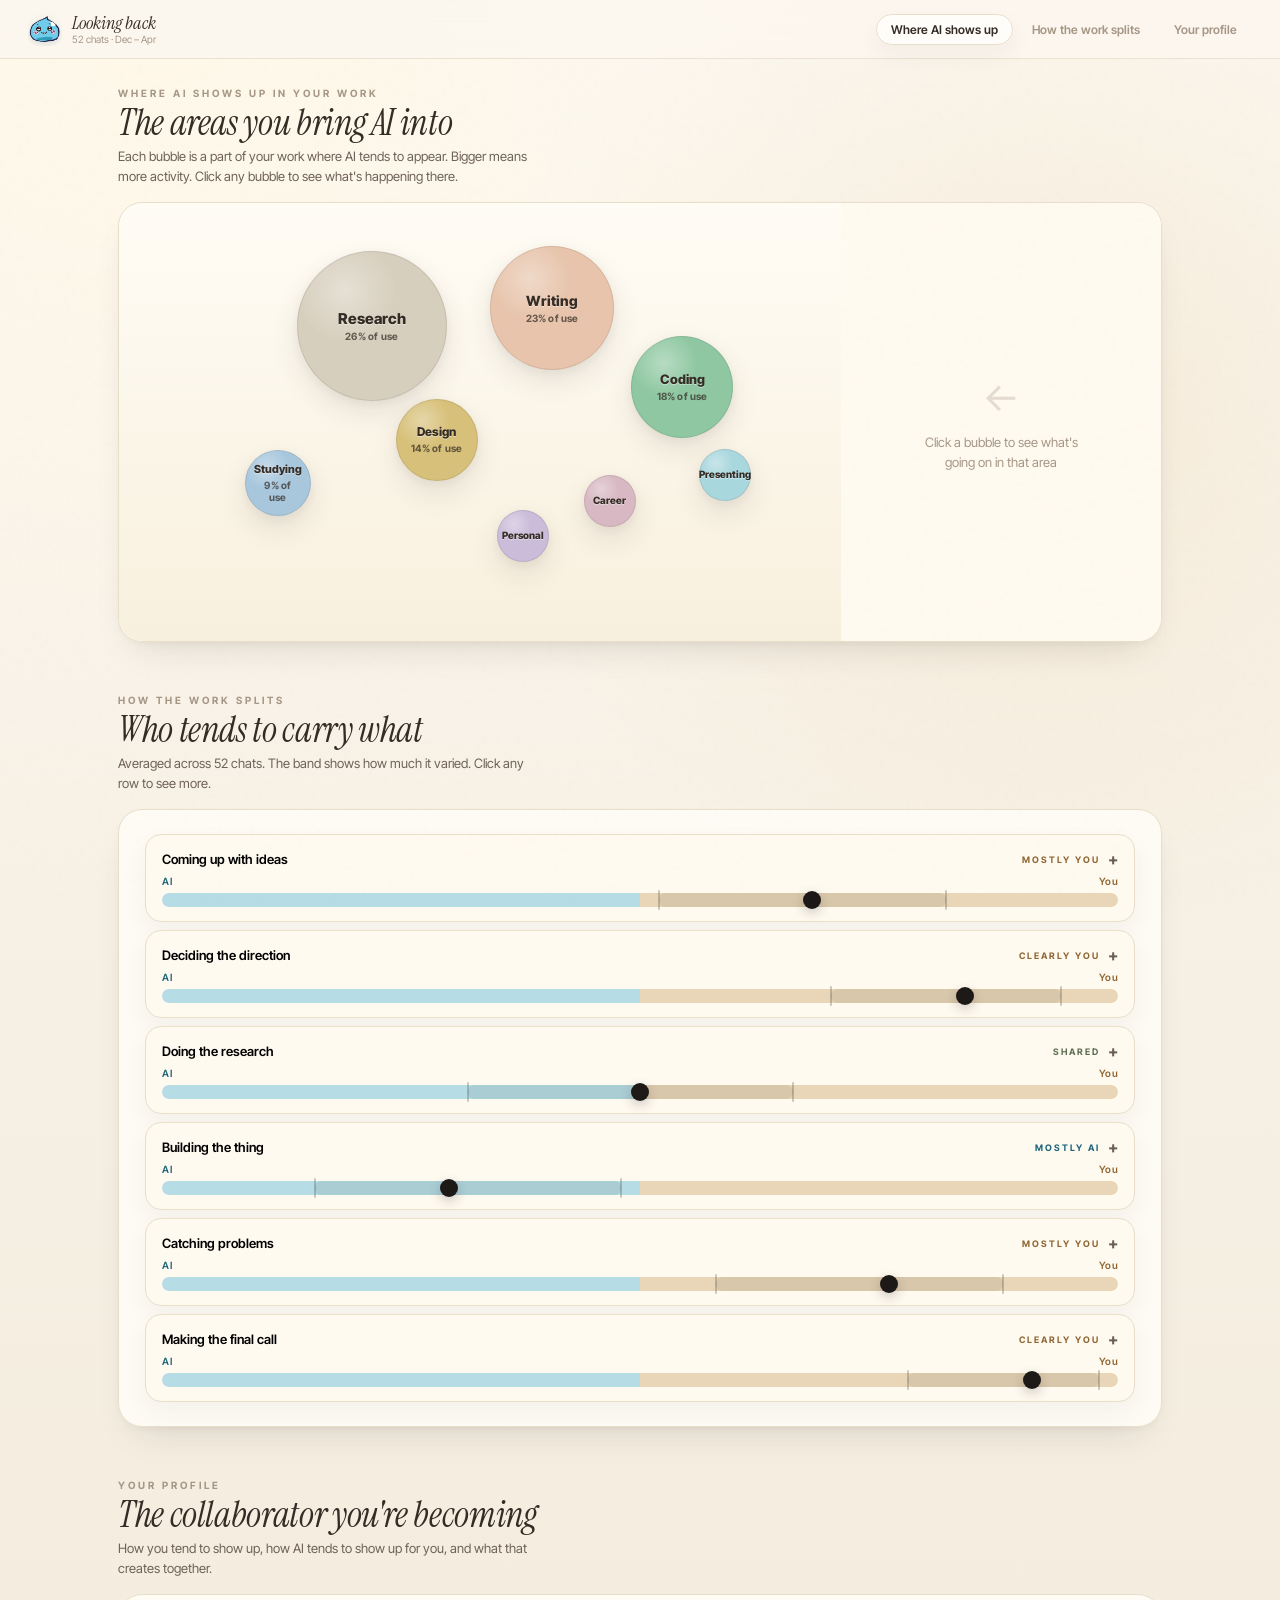
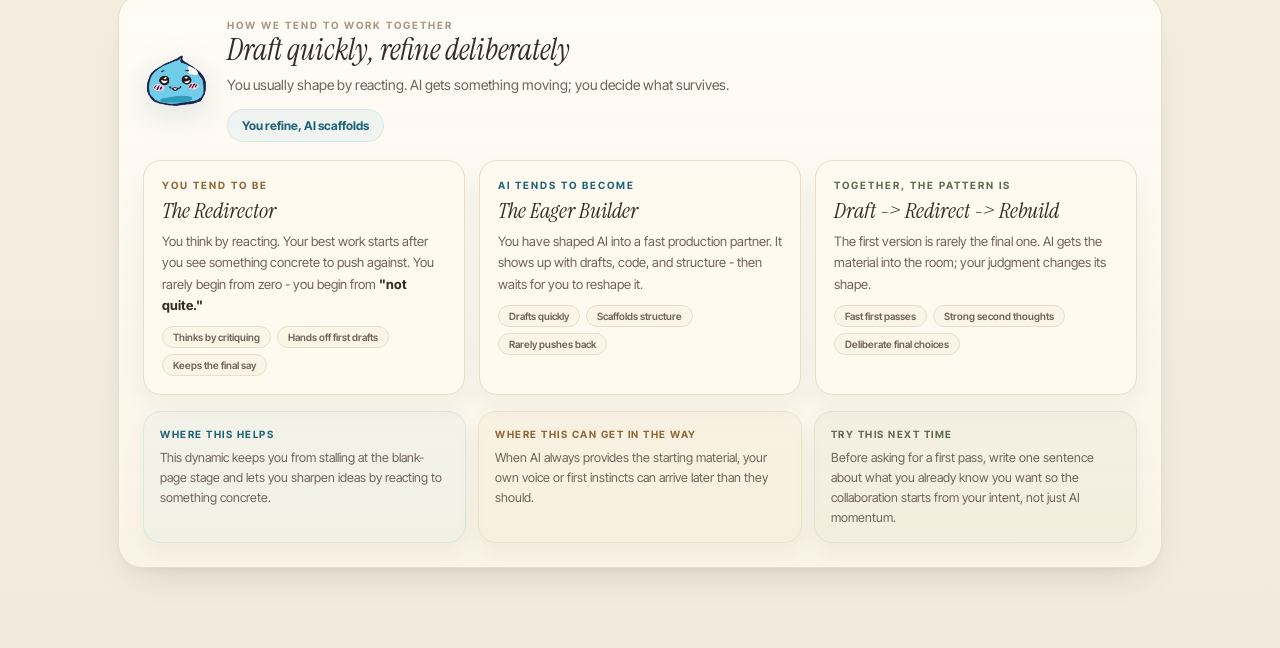
==== commit a8cc70c0: "Align extension and share mock with current Miro UI" ====
--- a/dashboard.html
+++ b/dashboard.html
@@ -1,147 +1,71 @@
 <!DOCTYPE html>
 <html lang="en">
 <head>
-  <meta charset="utf-8" />
-  <meta name="viewport" content="width=device-width, initial-scale=1" />
-  <title>Miro Dashboard</title>
-  <link rel="preconnect" href="https://fonts.googleapis.com" />
-  <link rel="preconnect" href="https://fonts.gstatic.com" crossorigin />
-  <link href="https://fonts.googleapis.com/css2?family=Instrument+Serif:ital@0;1&family=Inter+Tight:wght@400;500;600;700&display=swap" rel="stylesheet" />
-  <link rel="stylesheet" href="dashboard.css" />
+<meta charset="utf-8"/>
+<meta name="viewport" content="width=device-width, initial-scale=1"/>
+<title>Miro Dashboard</title>
+<link rel="preconnect" href="https://fonts.googleapis.com"/>
+<link rel="preconnect" href="https://fonts.gstatic.com" crossorigin/>
+<link href="https://fonts.googleapis.com/css2?family=Instrument+Serif:ital@0;1&family=Inter+Tight:wght@400;500;600;700&display=swap" rel="stylesheet"/>
+<link rel="stylesheet" href="dashboard.css"/>
 </head>
 <body>
-  <div class="shell">
-    <aside class="sidebar ani">
-      <div class="sidebar-brand">
-        <div class="sidebar-avatar">
-          <img src="sprites/cute.png" alt="Miro slime" />
+
+<header class="topbar">
+  <div class="tb-brand">
+    <div class="tb-avatar"><img src="sprites/cute.png" alt="Miro"/></div>
+    <div>
+      <div class="tb-name">Looking back</div>
+      <div class="tb-meta">52 chats · Dec – Apr</div>
+    </div>
+  </div>
+  <nav class="tb-nav" id="topNav">
+    <a href="#areas" class="active">Where AI shows up</a>
+    <a href="#splits">How the work splits</a>
+    <a href="#profile">Your profile</a>
+  </nav>
+</header>
+
+<div class="main">
+
+  <div class="section" id="areas">
+    <div class="sec-head">
+      <div class="kicker">Where AI shows up in your work</div>
+      <div class="sec-title">The areas you bring AI into</div>
+      <div class="sec-sub">Each bubble is a part of your work where AI tends to appear. Bigger means more activity. Click any bubble to see what's happening there.</div>
+    </div>
+    <div class="bubbles-layout" id="bubblesLayout">
+      <div class="card bubble-stage bubble-stage-cardless" id="bubbleStage"></div>
+      <div class="bubble-panel" id="bubblePanel">
+        <div class="bp-placeholder" id="bpPlaceholder">
+          <div class="bp-placeholder-icon">←</div>
+          <div class="bp-placeholder-text">Click a bubble to see what's going on in that area</div>
         </div>
-        <div>
-          <div class="kicker">Your AI</div>
-          <div class="sidebar-name">Looking back</div>
-          <div class="sidebar-note">How the work moved between us.</div>
-        </div>
+        <div class="bp-content" id="bpContent"></div>
       </div>
-
-      <nav class="tab-list" aria-label="Dashboard sections">
-        <button class="tab-button active" data-tab="overview" type="button">
-          <span class="tab-ico" aria-hidden="true">
-            <svg viewBox="0 0 24 24" fill="none" stroke="currentColor" stroke-width="2" stroke-linecap="round" stroke-linejoin="round">
-              <path d="M4 19.5V6a2 2 0 0 1 2-2h10a4 4 0 0 1 4 4v11.5"></path>
-              <path d="M4 19.5A2.5 2.5 0 0 1 6.5 17H20"></path>
-            </svg>
-          </span>
-          <span>The story so far</span>
-        </button>
-        <button class="tab-button" data-tab="who" type="button">
-          <span class="tab-ico" aria-hidden="true">
-            <svg viewBox="0 0 24 24" fill="none" stroke="currentColor" stroke-width="2" stroke-linecap="round" stroke-linejoin="round">
-              <circle cx="7.5" cy="9" r="3.5"></circle>
-              <circle cx="16" cy="15" r="4.5"></circle>
-            </svg>
-          </span>
-          <span>Who did what</span>
-        </button>
-        <button class="tab-button" data-tab="watch" type="button">
-          <span class="tab-ico" aria-hidden="true">
-            <svg viewBox="0 0 24 24" fill="none" stroke="currentColor" stroke-width="2" stroke-linecap="round" stroke-linejoin="round">
-              <circle cx="12" cy="12" r="10"></circle>
-              <path d="M12 6v6l4 2"></path>
-            </svg>
-          </span>
-          <span>What to watch for</span>
-        </button>
-      </nav>
-
-      <div class="sidebar-foot">
-        <div class="kicker">Based on</div>
-        <div class="sidebar-foot-value" id="periodLabel"></div>
-        <div class="sidebar-foot-note" id="periodMeta"></div>
-      </div>
-    </aside>
-
-    <main class="dashboard ani">
-      <header class="topbar">
-        <div class="kicker" id="pageKicker"></div>
-        <h1 class="topbar-title" id="pageTitle"></h1>
-        <p class="topbar-sub" id="pageSubtitle"></p>
-      </header>
-
-      <section class="panel active" data-panel="overview">
-        <article class="card letter-card">
-          <div>
-            <div class="kicker">From your AI</div>
-            <h2 class="letter-title" id="overviewTitle"></h2>
-            <div class="letter-body" id="overviewLetter"></div>
-            <div class="letter-sign">
-              <span class="letter-glyph">Your AI</span>
-              <span class="letter-signoff" id="overviewSignoff"></span>
-            </div>
-          </div>
-          <div class="letter-art">
-            <img class="letter-art-slime" src="sprites/cute.png" alt="Miro slime" />
-          </div>
-        </article>
-
-        <div class="overview-grid">
-          <article class="card arc-card">
-            <div class="kicker">How our rhythm shifted</div>
-            <div class="arc-story" id="arcStory"></div>
-          </article>
-
-          <article class="card tapestry-card">
-            <div class="kicker">Every chat at a glance</div>
-            <p class="section-sub">Each square = one conversation.</p>
-            <div class="tapestry-grid" id="tapestryGrid"></div>
-            <div class="tapestry-legend">
-              <div class="leg-item"><div class="leg-swatch miro-swatch"></div>AI carried more</div>
-              <div class="leg-item"><div class="leg-swatch shared-swatch"></div>Shared</div>
-              <div class="leg-item"><div class="leg-swatch you-swatch"></div>You carried more</div>
-            </div>
-          </article>
-        </div>
-      </section>
-
-      <section class="panel" data-panel="who">
-        <article class="card bubbles-card">
-          <div class="kicker">Topics you kept coming back to</div>
-          <p class="section-sub">Bigger bubbles came up in more chats. The color shows who tended to carry the work in that topic.</p>
-          <div class="topic-bubble-stage" id="topicsViz"></div>
-          <div class="bubble-legend">
-            <div class="bubble-legend-item"><div class="bubble-legend-swatch bl"></div>AI carried more</div>
-            <div class="bubble-legend-item"><div class="bubble-legend-swatch yl"></div>Shared</div>
-            <div class="bubble-legend-item"><div class="bubble-legend-swatch rd"></div>You carried more</div>
-          </div>
-        </article>
-
-        <article class="card sliders-card">
-          <div class="kicker">How the work typically splits</div>
-          <p class="section-sub">Averaged across 52 chats. The shaded area shows how much it varied. Click any row for detail.</p>
-          <div class="slider-rows" id="sliderRows"></div>
-        </article>
-      </section>
-
-      <section class="panel" data-panel="watch">
-        <article class="card seed-hero">
-          <div class="kicker">Sit with this</div>
-          <div class="reflection-question" id="seedQuestion"></div>
-        </article>
-
-        <div class="watch-columns">
-          <div class="strengths-col">
-            <div class="kicker">Keep doing this</div>
-            <div class="strengths-stack" id="strengthsRow"></div>
-          </div>
-
-          <div class="watch-col">
-            <div class="kicker">Things to watch for</div>
-            <div class="watch-list" id="watchList"></div>
-          </div>
-        </div>
-      </section>
-    </main>
+    </div>
   </div>
 
-  <script src="dashboard.js"></script>
+  <div class="section" id="splits">
+    <div class="sec-head">
+      <div class="kicker">How the work splits</div>
+      <div class="sec-title">Who tends to carry what</div>
+      <div class="sec-sub">Averaged across 52 chats. The band shows how much it varied. Click any row to see more.</div>
+    </div>
+    <div class="card sliders-card" id="slidersCard"></div>
+  </div>
+
+  <div class="section" id="profile">
+    <div class="sec-head">
+      <div class="kicker">Your profile</div>
+      <div class="sec-title">The collaborator you're becoming</div>
+      <div class="sec-sub">How you tend to show up, how AI tends to show up for you, and what that creates together.</div>
+    </div>
+    <div class="profile-grid" id="profileGrid"></div>
+  </div>
+
+</div>
+
+<script src="dashboard.js"></script>
 </body>
 </html>
--- a/dashboard.css
+++ b/dashboard.css
@@ -1,1056 +1,191 @@
 :root {
-  --paper: #f7f1e7;
-  --paper-2: #fbf5e7;
-  --paper-3: #fffaf0;
-  --paper-edge: #e8deca;
-  --ink: #342c25;
-  --ink-2: #6f6258;
-  --ink-3: #a79786;
-  --miro: #4ab2d4;
-  --miro-deep: #1d647b;
-  --miro-dark: #2a8ca9;
-  --you: #c97a5c;
-  --you-deep: #8f533b;
-  --gold: #c9a164;
-  --gold-deep: #8f6735;
-  --shadow-soft: 0 10px 24px rgba(51, 43, 36, 0.05);
-  --shadow-card: 0 18px 40px -20px rgba(42, 36, 30, 0.22), 0 4px 10px -4px rgba(42, 36, 30, 0.08);
-  --radius: 24px;
-  --radius-sm: 14px;
-  --serif: "Instrument Serif", "Newsreader", Georgia, serif;
-  --sans: "Inter Tight", "Outfit", "Segoe UI", sans-serif;
+  --paper:#f7f1e7;--paper-2:#fbf5e7;--paper-3:#fffaf0;--paper-edge:#e8deca;
+  --ink:#342c25;--ink-2:#6f6258;--ink-3:#a79786;--ink-4:#c4b8a6;
+  --ai:#4ab2d4;--ai-deep:#1d647b;--ai-soft:rgba(74,178,212,0.12);
+  --you:#c9a164;--you-deep:#8f6735;--you-soft:rgba(201,161,100,0.12);
+  --shared:#9aab8e;--shared-deep:#5e6d52;
+  --shadow-soft:0 10px 24px rgba(51,43,36,0.05);
+  --shadow-card:0 18px 40px -20px rgba(42,36,30,0.18),0 4px 10px -4px rgba(42,36,30,0.06);
+  --radius:24px;--radius-sm:14px;
+  --serif:"Instrument Serif","Newsreader",Georgia,serif;
+  --sans:"Inter Tight","Outfit","Segoe UI",sans-serif;
+}
+*,*::before,*::after{box-sizing:border-box}
+html{scroll-behavior:smooth}
+html,body{margin:0;min-height:100%}
+body{
+  font-family:var(--sans);color:var(--ink);
+  background:radial-gradient(circle at 12% 0%,rgba(255,248,232,0.95),transparent 28%),radial-gradient(circle at 82% 18%,rgba(240,224,196,0.45),transparent 26%),linear-gradient(180deg,#fcf8f1 0%,#f6efe3 46%,#f2eadc 100%);
+  -webkit-font-smoothing:antialiased;
+}
+body::before{
+  content:"";position:fixed;inset:0;pointer-events:none;opacity:0.28;
+  background-image:url("data:image/svg+xml,%3Csvg viewBox='0 0 200 200' xmlns='http://www.w3.org/2000/svg'%3E%3Cfilter id='n'%3E%3CfeTurbulence type='fractalNoise' baseFrequency='0.68'/%3E%3C/filter%3E%3Crect width='100%25' height='100%25' filter='url(%23n)' opacity='0.03'/%3E%3C/svg%3E");
 }
 
-*, *::before, *::after { box-sizing: border-box; }
-html, body { margin: 0; min-height: 100%; }
+.topbar{
+  position:sticky;top:0;z-index:50;
+  display:flex;align-items:center;justify-content:space-between;
+  padding:12px 28px;
+  background:rgba(252,247,239,0.9);
+  border-bottom:1px solid rgba(232,222,202,0.8);
+  backdrop-filter:blur(14px);
+}
+.tb-brand{display:flex;align-items:center;gap:10px}
+.tb-avatar{width:34px;height:34px;border-radius:10px;overflow:hidden}
+.tb-avatar img{width:34px;height:34px;object-fit:contain;filter:drop-shadow(0 2px 4px rgba(29,100,123,0.18))}
+.tb-name{font-family:var(--serif);font-size:18px;font-style:italic;line-height:1}
+.tb-meta{font-size:10px;color:var(--ink-3);margin-top:1px}
+.tb-nav{display:flex;gap:4px}
+.tb-nav a{
+  padding:7px 14px;border-radius:20px;font-size:12px;font-weight:600;color:var(--ink-3);
+  text-decoration:none;border:1px solid transparent;transition:all 0.15s;
+}
+.tb-nav a:hover{color:var(--ink);background:rgba(255,253,250,0.7)}
+.tb-nav a.active{color:var(--ink);background:rgba(255,253,250,0.96);border-color:var(--paper-edge);box-shadow:var(--shadow-soft)}
 
-body {
-  font-family: var(--sans);
-  color: var(--ink);
-  background:
-    radial-gradient(circle at 12% 0%, rgba(255, 248, 232, 0.95), transparent 28%),
-    radial-gradient(circle at 82% 18%, rgba(240, 224, 196, 0.45), transparent 26%),
-    linear-gradient(180deg, #fcf8f1 0%, #f6efe3 46%, #f2eadc 100%);
-  -webkit-font-smoothing: antialiased;
+.kicker{font-size:10px;font-weight:700;letter-spacing:3px;text-transform:uppercase;color:var(--ink-3)}
+.card{border:1px solid var(--paper-edge);border-radius:var(--radius);background:rgba(255,252,247,0.94);box-shadow:var(--shadow-card)}
+
+.main{max-width:1100px;margin:0 auto;padding:28px 28px 80px}
+.section{margin-bottom:52px}
+.section:last-child{margin-bottom:0}
+.sec-head{margin-bottom:16px}
+.sec-title{font-family:var(--serif);font-size:clamp(26px,3.2vw,36px);font-weight:400;font-style:italic;line-height:1;letter-spacing:-0.01em;margin:6px 0 6px}
+.sec-sub{font-size:13px;line-height:1.5;color:var(--ink-2);max-width:52ch}
+
+@keyframes fadeUp{from{opacity:0;transform:translateY(8px)}to{opacity:1;transform:translateY(0)}}
+
+.bubbles-layout{
+  display:grid;grid-template-columns:1fr 320px;gap:0;
+  border:1px solid var(--paper-edge);border-radius:var(--radius);
+  background:rgba(255,252,247,0.94);box-shadow:var(--shadow-card);
+  overflow:hidden;min-height:440px;
 }
 
-body::before {
-  content: "";
-  position: fixed;
-  inset: 0;
-  pointer-events: none;
-  opacity: 0.28;
-  background-image: url("data:image/svg+xml,%3Csvg viewBox='0 0 200 200' xmlns='http://www.w3.org/2000/svg'%3E%3Cfilter id='n'%3E%3CfeTurbulence type='fractalNoise' baseFrequency='0.68'/%3E%3C/filter%3E%3Crect width='100%25' height='100%25' filter='url(%23n)' opacity='0.03'/%3E%3C/svg%3E");
+.bubble-stage{
+  position:relative;padding:24px;
+  background:linear-gradient(180deg,#fffcf5 0%,#f8f0de 100%);
+  border-right:1px solid var(--paper-edge);
 }
 
-.shell {
-  position: relative;
-  z-index: 1;
-  display: grid;
-  grid-template-columns: 256px minmax(0, 1fr);
-  min-height: 100vh;
+.bubble-stage-cardless{border:0;border-radius:var(--radius) 0 0 var(--radius);box-shadow:none}
+
+.bubble{
+  position:absolute;border-radius:50%;cursor:pointer;
+  display:flex;flex-direction:column;align-items:center;justify-content:center;
+  text-align:center;padding:10px;
+  background:radial-gradient(circle at 32% 26%, rgba(255,255,255,0.36), transparent 34%), var(--bubble-fill, var(--paper-3));
+  border:1.5px solid var(--bubble-edge, var(--paper-edge));
+  box-shadow:0 12px 28px rgba(51,43,36,0.10),0 3px 10px rgba(51,43,36,0.05);
+  transition:transform 0.25s cubic-bezier(0.34,1.56,0.64,1),box-shadow 0.25s,border-color 0.2s,opacity 0.25s;
 }
+.bubble:hover{transform:translate(-50%,-50%) scale(1.05);box-shadow:0 12px 28px rgba(51,43,36,0.12),0 4px 10px rgba(51,43,36,0.06);border-color:var(--ink-4)}
+.bubble.active{
+  transform:translate(-50%,-50%) scale(1.08);z-index:10;
+  border-color:var(--ink);
+  box-shadow:0 0 0 3px rgba(52,44,37,0.08),0 16px 32px rgba(51,43,36,0.14);
+}
+.bubble.dimmed{opacity:0.3;transform:translate(-50%,-50%) scale(0.94)}
+.bubble-label{font-size:12px;font-weight:800;color:var(--ink);line-height:1.15;text-shadow:0 1px 0 rgba(255,255,255,0.45)}
+.bubble-pct{font-size:10px;color:rgba(52,44,37,0.72);margin-top:3px;font-weight:700;letter-spacing:0.2px}
 
-.sidebar {
-  position: sticky;
-  top: 0;
-  align-self: start;
-  min-height: 100vh;
-  padding: 24px 20px;
-  background: rgba(252, 247, 239, 0.82);
-  border-right: 1px solid rgba(232, 222, 202, 0.92);
-  backdrop-filter: blur(10px);
+.bubble.xxl{width:150px;height:150px}.bubble.xxl .bubble-label{font-size:15px}
+.bubble.xl{width:124px;height:124px}.bubble.xl .bubble-label{font-size:14px}
+.bubble.lg{width:102px;height:102px}.bubble.lg .bubble-label{font-size:13px}
+.bubble.md{width:82px;height:82px}
+.bubble.sm{width:66px;height:66px}.bubble.sm .bubble-label{font-size:11px}
+.bubble.xs{width:52px;height:52px}.bubble.xs .bubble-label{font-size:10px}.bubble.xs .bubble-pct{display:none}
+
+.bubble-panel{
+  padding:24px;overflow-y:auto;
+  background:var(--paper-3);
+  display:flex;flex-direction:column;
 }
+.bp-placeholder{
+  flex:1;display:flex;flex-direction:column;align-items:center;justify-content:center;
+  text-align:center;padding:20px;color:var(--ink-3);
+}
+.bp-placeholder-icon{font-size:40px;margin-bottom:12px;opacity:0.3}
+.bp-placeholder-text{font-size:13px;line-height:1.5;max-width:22ch}
 
-.sidebar-brand {
-  display: grid;
-  grid-template-columns: 42px minmax(0, 1fr);
-  gap: 12px;
-  align-items: center;
-  padding-bottom: 16px;
-  border-bottom: 1px dashed rgba(111, 98, 88, 0.2);
+.bp-content{display:none;animation:fadeUp 0.25s ease both}
+.bp-content.open{display:flex;flex-direction:column;gap:0}
+.bp-top{display:flex;justify-content:space-between;align-items:flex-start;margin-bottom:2px}
+.bp-close{background:none;border:none;font-size:16px;color:var(--ink-3);cursor:pointer;padding:4px 6px;border-radius:6px}
+.bp-close:hover{background:var(--paper-2);color:var(--ink)}
+.bp-title{font-family:var(--serif);font-size:24px;font-style:italic;line-height:1.1}
+.bp-pct{font-size:13px;color:var(--ink-2);margin:3px 0 16px;font-weight:500}
+
+.bp-section{margin-bottom:16px}
+.bp-section:last-child{margin-bottom:0}
+.bp-label{font-size:9px;font-weight:700;letter-spacing:2px;text-transform:uppercase;color:var(--ink-3);margin-bottom:5px}
+.bp-text{font-size:13px;color:var(--ink-2);line-height:1.65}
+
+.sliders-card{padding:24px 26px}
+.slider-row{
+  display:block;width:100%;padding:14px 16px;margin-bottom:8px;
+  border:1px solid var(--paper-edge);border-radius:16px;
+  background:var(--paper-3);box-shadow:var(--shadow-soft);
+  cursor:pointer;text-align:left;font:inherit;transition:border-color 0.15s;
 }
+.slider-row:last-child{margin-bottom:0}
+.slider-row:hover{border-color:rgba(74,178,212,0.3)}
+.slider-row-top{display:flex;justify-content:space-between;align-items:center;gap:8px;margin-bottom:6px}
+.slider-label{font-size:13px;font-weight:600}
+.slider-row-right{display:flex;align-items:center;gap:8px}
+.slider-verdict{font-size:9px;font-weight:700;letter-spacing:2px;text-transform:uppercase}
+.slider-verdict.you{color:var(--you-deep)}
+.slider-verdict.ai{color:var(--ai-deep)}
+.slider-verdict.shared{color:var(--shared-deep)}
+.slider-chevron{color:#6c5f54;font-size:16px;font-weight:700;transition:transform 0.16s}
+.slider-row.open .slider-chevron{transform:rotate(45deg);color:var(--ink)}
+.slider-scale-labels{display:flex;justify-content:space-between;font-size:10px;font-weight:600;letter-spacing:0.5px;margin-bottom:6px}
+.slider-scale-labels .ai-label{color:var(--ai-deep)}
+.slider-scale-labels .you-label{color:var(--you-deep)}
 
-.sidebar-avatar {
-  width: 42px;
-  height: 42px;
-  display: grid;
-  place-items: center;
-  border-radius: 14px;
-  background: rgba(255, 253, 250, 0.96);
-  border: 1px solid var(--paper-edge);
-  box-shadow: var(--shadow-soft);
-  overflow: hidden;
-}
+.slider-track{position:relative;display:grid;grid-template-columns:1fr 1fr;height:14px}
+.slider-track-left{height:14px;background:rgba(74,178,212,0.4);border-radius:999px 0 0 999px}
+.slider-track-right{height:14px;background:rgba(201,161,100,0.4);border-radius:0 999px 999px 0}
+.slider-range-fill{position:absolute;top:0;bottom:0;background:rgba(28,25,23,0.08);border-radius:6px}
+.slider-tick{position:absolute;top:-3px;bottom:-3px;width:2px;background:rgba(28,25,23,0.22);border-radius:1px;transform:translateX(-50%)}
+.slider-dot{position:absolute;top:50%;width:18px;height:18px;border-radius:999px;background:#1c1917;box-shadow:0 4px 12px rgba(28,25,23,0.22);transform:translate(-50%,-50%);z-index:2}
 
-.sidebar-avatar img {
-  width: 34px;
-  height: 34px;
-  object-fit: contain;
-  filter: drop-shadow(0 4px 8px rgba(29, 100, 123, 0.18));
-}
+.slider-expanded{display:none;margin-top:10px;padding:12px 14px;border-radius:12px;border:1px solid rgba(230,221,209,0.9);background:var(--paper-2)}
+.slider-row.open .slider-expanded{display:flex;flex-direction:column;gap:6px}
+.slider-exp-line{font-size:12px;line-height:1.55;color:var(--ink-2)}
+.slider-exp-line.trend{color:var(--ink);font-weight:500}
 
-.kicker {
-  font-size: 10px;
-  font-weight: 700;
-  letter-spacing: 3px;
-  text-transform: uppercase;
-  color: var(--ink-3);
-}
+.profile-grid{display:grid;grid-template-columns:1fr;gap:14px}
+.profile-hero{padding:24px;border-radius:var(--radius);border:1px solid var(--paper-edge);background:linear-gradient(180deg,rgba(255,252,247,0.98),rgba(251,245,231,0.92));box-shadow:var(--shadow-card)}
+.profile-hero-top{display:flex;align-items:center;gap:16px;margin-bottom:10px}
+.profile-sprite{width:68px;height:68px;object-fit:contain;filter:drop-shadow(0 8px 16px rgba(29,100,123,0.16))}
+.profile-kicker{font-size:10px;font-weight:700;letter-spacing:2px;text-transform:uppercase;color:var(--ink-3);margin-bottom:4px}
+.profile-hero-title{font-family:var(--serif);font-size:30px;font-style:italic;line-height:1;margin-bottom:8px}
+.profile-hero-body{font-size:14px;line-height:1.68;color:var(--ink-2);max-width:70ch}
+.profile-pill{display:inline-flex;align-items:center;gap:8px;padding:8px 14px;border-radius:999px;background:rgba(74,178,212,0.08);border:1px solid rgba(74,178,212,0.16);font-size:12px;font-weight:700;color:var(--ai-deep);margin-top:12px}
+.profile-triptych{display:grid;grid-template-columns:repeat(3,1fr);gap:14px;margin-top:18px}
+.profile-mini{padding:18px;border-radius:18px;border:1px solid var(--paper-edge);background:var(--paper-3);box-shadow:var(--shadow-soft)}
+.pc-label{font-size:10px;font-weight:700;letter-spacing:2px;text-transform:uppercase;margin-bottom:8px}
+.pc-label.you-l{color:var(--you-deep)}
+.pc-label.ai-l{color:var(--ai-deep)}
+.pc-label.rel-l{color:var(--shared-deep)}
+.pc-title{font-family:var(--serif);font-size:22px;font-style:italic;line-height:1.1;margin-bottom:8px}
+.pc-body{font-size:13px;color:var(--ink-2);line-height:1.65}
+.pc-body strong{color:var(--ink)}
+.pc-tags{display:flex;flex-wrap:wrap;gap:6px;margin-top:10px}
+.pc-tag{padding:4px 10px;border-radius:20px;font-size:10px;font-weight:600;border:1px solid var(--paper-edge);background:var(--paper-2);color:var(--ink-2)}
+.slime-stack{display:grid;grid-template-columns:repeat(3,1fr);gap:12px;margin-top:16px}
+.slime-note{display:flex;gap:12px;align-items:flex-start;padding:14px 16px;border-radius:18px;border:1px solid var(--paper-edge);box-shadow:var(--shadow-soft);background:var(--paper-3)}
+.slime-note.helps{background:rgba(74,178,212,0.05);border-color:rgba(74,178,212,0.14)}
+.slime-note.risk{background:rgba(201,161,100,0.06);border-color:rgba(201,161,100,0.16)}
+.slime-note.next{background:rgba(154,171,142,0.08);border-color:rgba(154,171,142,0.18)}
+.slime-icon{width:40px;height:40px;object-fit:contain;flex:0 0 40px;filter:drop-shadow(0 4px 10px rgba(29,100,123,0.12))}
+.slime-copy .db-label{font-size:10px;font-weight:700;letter-spacing:1.5px;text-transform:uppercase;margin-bottom:6px}
+.slime-note.helps .db-label{color:var(--ai-deep)}
+.slime-note.risk .db-label{color:var(--you-deep)}
+.slime-note.next .db-label{color:var(--shared-deep)}
+.slime-copy{font-size:12.5px;line-height:1.6;color:var(--ink-2)}
 
-.sidebar-name {
-  margin-top: 3px;
-  font-family: var(--serif);
-  font-size: 26px;
-  font-style: italic;
-  line-height: 1;
-}
-
-.sidebar-note {
-  margin-top: 6px;
-  color: var(--ink-2);
-  font-size: 12px;
-  line-height: 1.5;
-}
-
-.tab-list {
-  display: flex;
-  flex-direction: column;
-  gap: 6px;
-  margin: 18px 0 0;
-}
-
-.tab-button {
-  display: flex;
-  align-items: center;
-  gap: 9px;
-  width: 100%;
-  padding: 10px 11px;
-  border: 1px solid transparent;
-  border-radius: 12px;
-  background: transparent;
-  color: var(--ink-2);
-  font: inherit;
-  font-size: 13px;
-  font-weight: 600;
-  text-align: left;
-  cursor: pointer;
-  transition: background 0.16s, border-color 0.16s, color 0.16s;
-}
-
-.tab-ico {
-  width: 24px;
-  height: 24px;
-  display: grid;
-  place-items: center;
-  flex: 0 0 auto;
-  border-radius: 8px;
-  border: 1px solid var(--paper-edge);
-  background: rgba(255, 255, 255, 0.55);
-  color: var(--ink-3);
-}
-
-.tab-ico svg {
-  width: 13px;
-  height: 13px;
-}
-
-.tab-button:hover {
-  background: rgba(255, 253, 250, 0.72);
-  color: var(--ink);
-}
-
-.tab-button.active {
-  background: rgba(255, 253, 250, 0.96);
-  border-color: rgba(74, 178, 212, 0.22);
-  color: var(--ink);
-  box-shadow: var(--shadow-soft);
-}
-
-.tab-button.active .tab-ico {
-  background: rgba(74, 178, 212, 0.12);
-  border-color: rgba(74, 178, 212, 0.2);
-  color: var(--miro-deep);
-}
-
-.tab-button:focus-visible {
-  outline: 2px solid rgba(74, 178, 212, 0.32);
-  outline-offset: 2px;
-}
-
-.sidebar-foot {
-  margin-top: 20px;
-  padding-top: 16px;
-  border-top: 1px dashed rgba(111, 98, 88, 0.2);
-}
-
-.sidebar-foot-value {
-  margin-top: 6px;
-  font-family: var(--serif);
-  font-size: 22px;
-  font-style: italic;
-  line-height: 1.08;
-}
-
-.sidebar-foot-note {
-  margin-top: 6px;
-  color: var(--ink-2);
-  font-size: 12px;
-  line-height: 1.5;
-}
-
-.dashboard {
-  padding: 28px 28px 36px;
-}
-
-@keyframes fadeUp {
-  from { opacity: 0; transform: translateY(10px); }
-  to { opacity: 1; transform: translateY(0); }
-}
-
-.ani {
-  animation: fadeUp 0.45s ease both;
-}
-
-.topbar {
-  margin-bottom: 22px;
-}
-
-.topbar-title {
-  margin: 6px 0 8px;
-  font-family: var(--serif);
-  font-size: clamp(36px, 4.2vw, 52px);
-  font-weight: 400;
-  font-style: italic;
-  line-height: 0.98;
-  letter-spacing: -0.015em;
-}
-
-.topbar-sub {
-  max-width: 58ch;
-  margin: 0;
-  font-size: 14px;
-  line-height: 1.55;
-  color: var(--ink-2);
-}
-
-.panel {
-  display: none;
-}
-
-.panel.active {
-  display: block;
-  animation: fadeUp 0.35s ease both;
-}
-
-.card {
-  border: 1px solid var(--paper-edge);
-  border-radius: var(--radius);
-  background: rgba(255, 252, 247, 0.94);
-  box-shadow: var(--shadow-card);
-}
-
-.section-sub {
-  margin: 8px 0 0;
-  font-size: 13px;
-  line-height: 1.5;
-  color: var(--ink-2);
-}
-
-.letter-card {
-  display: grid;
-  grid-template-columns: minmax(0, 1fr) 160px;
-  gap: 20px;
-  align-items: center;
-  padding: 28px;
-  margin-bottom: 18px;
-  overflow: hidden;
-  background: linear-gradient(180deg, #fffaf0 0%, #faf1dc 100%);
-}
-
-.letter-title {
-  margin: 8px 0 14px;
-  font-family: var(--serif);
-  font-size: clamp(28px, 3vw, 38px);
-  font-weight: 400;
-  font-style: italic;
-  line-height: 1.02;
-  color: var(--miro-deep);
-}
-
-.letter-body {
-  max-width: 52ch;
-  font-size: 15px;
-  line-height: 1.6;
-  color: var(--ink);
-}
-
-.letter-body p {
-  margin: 0 0 12px;
-}
-
-.letter-sign {
-  margin-top: 12px;
-  display: flex;
-  align-items: center;
-  gap: 8px;
-}
-
-.letter-glyph {
-  font-family: var(--serif);
-  font-size: 15px;
-  font-style: italic;
-  color: var(--miro-deep);
-}
-
-.letter-signoff {
-  font-size: 11px;
-  color: var(--ink-3);
-}
-
-.letter-art {
-  position: relative;
-  display: grid;
-  place-items: center;
-  min-height: 160px;
-}
-
-.letter-art::before {
-  content: "";
-  position: absolute;
-  width: 160px;
-  height: 160px;
-  border-radius: 50%;
-  background: radial-gradient(circle at 35% 30%, rgba(74, 178, 212, 0.25), transparent 65%);
-}
-
-.letter-art-slime {
-  position: relative;
-  z-index: 1;
-  width: 96px;
-  height: 96px;
-  object-fit: contain;
-  filter: drop-shadow(0 14px 20px rgba(29, 100, 123, 0.22));
-  animation: bob 3.2s ease-in-out infinite;
-}
-
-@keyframes bob {
-  0%, 100% { transform: translateY(0); }
-  50% { transform: translateY(-6px); }
-}
-
-.overview-grid {
-  display: grid;
-  grid-template-columns: 1fr 1.1fr;
-  gap: 18px;
-}
-
-.arc-card,
-.tapestry-card {
-  padding: 24px 26px;
-}
-
-.arc-story {
-  position: relative;
-  margin-top: 14px;
-  display: flex;
-  flex-direction: column;
-}
-
-.arc-story::before {
-  content: "";
-  position: absolute;
-  left: 10px;
-  top: 14px;
-  bottom: 14px;
-  width: 2px;
-  border-radius: 2px;
-  background: linear-gradient(180deg, rgba(201, 161, 100, 0.5), rgba(74, 178, 212, 0.8));
-}
-
-.arc-chapter {
-  position: relative;
-  padding: 10px 0 16px 34px;
-}
-
-.arc-chapter::before {
-  content: "";
-  position: absolute;
-  left: 4px;
-  top: 16px;
-  width: 14px;
-  height: 14px;
-  border-radius: 50%;
-  background: var(--paper-3);
-  border: 2px solid rgba(201, 161, 100, 0.5);
-}
-
-.arc-chapter.current::before {
-  background: var(--miro);
-  border-color: var(--miro);
-  box-shadow: 0 0 0 5px rgba(74, 178, 212, 0.15);
-}
-
-.arc-month {
-  font-size: 10px;
-  font-weight: 700;
-  letter-spacing: 0.2em;
-  text-transform: uppercase;
-  color: var(--ink-3);
-}
-
-.arc-chapter.current .arc-month {
-  color: var(--miro-deep);
-}
-
-.arc-chapter-text {
-  margin-top: 5px;
-  font-size: 13px;
-  line-height: 1.55;
-  color: var(--ink);
-}
-
-.tapestry-grid {
-  display: grid;
-  grid-template-columns: repeat(16, 1fr);
-  gap: 4px;
-  margin-top: 12px;
-}
-
-.tap-cell {
-  aspect-ratio: 1;
-  border-radius: 5px;
-  background: rgba(90, 79, 67, 0.08);
-  transition: transform 0.12s;
-}
-
-.tap-cell:hover {
-  transform: scale(1.16);
-}
-
-.tap-cell.miro-heavy { background: var(--miro); }
-.tap-cell.miro-lean { background: rgba(74, 178, 212, 0.52); }
-.tap-cell.balanced { background: linear-gradient(135deg, var(--miro) 50%, var(--you) 50%); }
-.tap-cell.you-lean { background: rgba(201, 122, 92, 0.5); }
-.tap-cell.you-heavy { background: var(--you); }
-
-.tapestry-legend {
-  display: flex;
-  flex-wrap: wrap;
-  gap: 12px;
-  margin-top: 14px;
-  font-size: 11px;
-  color: var(--ink-2);
-}
-
-.leg-item {
-  display: inline-flex;
-  align-items: center;
-  gap: 5px;
-  font-weight: 600;
-}
-
-.leg-swatch {
-  width: 12px;
-  height: 12px;
-  border-radius: 3px;
-}
-
-.miro-swatch { background: var(--miro); }
-.shared-swatch { background: linear-gradient(135deg, var(--miro) 50%, var(--you) 50%); }
-.you-swatch { background: var(--you); }
-
-.bubbles-card {
-  padding: 24px 26px;
-  margin-bottom: 18px;
-}
-
-.topic-bubble-stage {
-  position: relative;
-  min-height: 440px;
-  margin-top: 14px;
-  overflow: hidden;
-  border: 1px solid var(--paper-edge);
-  border-radius: 26px;
-  background:
-    radial-gradient(460px 300px at 28% 34%, rgba(201, 122, 92, 0.12), transparent 60%),
-    radial-gradient(400px 300px at 70% 30%, rgba(74, 178, 212, 0.14), transparent 60%),
-    radial-gradient(300px 220px at 70% 70%, rgba(201, 161, 100, 0.1), transparent 60%),
-    linear-gradient(180deg, #fffaf0 0%, #f4ead4 100%);
-}
-
-.topic-bubble {
-  position: absolute;
-  transform: translate(-50%, -50%);
-  display: grid;
-  place-items: center;
-  padding: 14px;
-  border-radius: 50%;
-  text-align: center;
-  color: #fff;
-  box-shadow: var(--topic-shadow, 0 12px 28px rgba(42, 36, 30, 0.18));
-  background: var(--topic-fill);
-  border: 1px solid rgba(255, 255, 255, 0.68);
-  text-shadow: 0 1px 2px rgba(42, 36, 30, 0.3);
-  transition: transform 0.18s;
-}
-
-.topic-bubble:hover {
-  transform: translate(-50%, -52%);
-}
-
-.topic-bubble-label {
-  max-width: 90%;
-  font-size: 14px;
-  font-weight: 600;
-  line-height: 1.15;
-}
-
-.topic-bubble-count {
-  margin-top: 4px;
-  font-size: 11px;
-  font-weight: 600;
-  opacity: 0.9;
-}
-
-.topic-bubble.xxl { width: 190px; height: 190px; }
-.topic-bubble.xl { width: 156px; height: 156px; }
-.topic-bubble.lg { width: 128px; height: 128px; }
-.topic-bubble.md { width: 102px; height: 102px; }
-.topic-bubble.sm { width: 84px; height: 84px; }
-.topic-bubble.xs { width: 70px; height: 70px; }
-
-.topic-bubble.sm .topic-bubble-label,
-.topic-bubble.xs .topic-bubble-label {
-  font-size: 11px;
-}
-
-.bubble-legend {
-  display: flex;
-  flex-wrap: wrap;
-  gap: 16px;
-  margin-top: 14px;
-  font-size: 12px;
-  font-weight: 600;
-  color: var(--ink-2);
-}
-
-.bubble-legend-item {
-  display: flex;
-  align-items: center;
-  gap: 7px;
-}
-
-.bubble-legend-swatch {
-  width: 16px;
-  height: 16px;
-  border-radius: 50%;
-  border: 1px solid rgba(255, 255, 255, 0.5);
-}
-
-.bubble-legend-swatch.bl { background: var(--miro); }
-.bubble-legend-swatch.rd { background: var(--you); }
-.bubble-legend-swatch.yl { background: var(--gold); }
-
-.sliders-card {
-  padding: 12px 0;
-}
-
-.sliders-card .kicker,
-.sliders-card .section-sub {
-  padding: 0 20px;
-}
-
-.sliders-card .kicker {
-  margin-bottom: 6px;
-}
-
-.sliders-card .section-sub {
-  margin-bottom: 4px;
-}
-
-.slider-rows {
-  display: flex;
-  flex-direction: column;
-}
-
-.slider-row {
-  width: 100%;
-  padding: 18px 20px;
-  border: 0;
-  border-bottom: 1px dashed rgba(111, 98, 88, 0.18);
-  background: transparent;
-  text-align: left;
-  cursor: pointer;
-  font-family: inherit;
-  color: inherit;
-  transition: background 0.16s;
-}
-
-.slider-row:last-child {
-  border-bottom: 0;
-}
-
-.slider-row:hover {
-  background: rgba(248, 243, 235, 0.52);
-}
-
-.slider-row.open {
-  background: rgba(248, 243, 235, 0.78);
-}
-
-.slider-row-top {
-  display: flex;
-  align-items: center;
-  justify-content: space-between;
-  gap: 12px;
-  margin-bottom: 8px;
-}
-
-.slider-row-right {
-  display: flex;
-  align-items: center;
-  gap: 10px;
-}
-
-.slider-label {
-  font-size: 14px;
-  font-weight: 600;
-  color: var(--ink);
-}
-
-.slider-verdict {
-  font-size: 10px;
-  font-weight: 700;
-  letter-spacing: 2px;
-  text-transform: uppercase;
-}
-
-.slider-verdict.you { color: var(--you-deep); }
-.slider-verdict.miro { color: var(--miro-deep); }
-.slider-verdict.shared { color: var(--gold-deep); }
-
-.slider-chevron {
-  color: #6c5f54;
-  font-size: 18px;
-  font-weight: 700;
-  line-height: 1;
-  transition: transform 0.16s;
-}
-
-.slider-row.open .slider-chevron {
-  transform: rotate(45deg);
-  color: var(--ink);
-}
-
-.slider-scale-labels {
-  display: flex;
-  justify-content: space-between;
-  margin-bottom: 8px;
-  color: var(--ink-3);
-  font-size: 10px;
-  letter-spacing: 0.4px;
-}
-
-.slider-track {
-  position: relative;
-  display: grid;
-  grid-template-columns: 1fr 1fr;
-  height: 12px;
-}
-
-.slider-track-left {
-  height: 12px;
-  background: rgba(74, 178, 212, 0.46);
-  border-radius: 999px 0 0 999px;
-}
-
-.slider-track-right {
-  height: 12px;
-  background: rgba(201, 122, 92, 0.36);
-  border-radius: 0 999px 999px 0;
-}
-
-.slider-dot {
-  position: absolute;
-  top: 50%;
-  width: 18px;
-  height: 18px;
-  border-radius: 999px;
-  background: #1c1917;
-  box-shadow: 0 4px 12px rgba(28, 25, 23, 0.22);
-  transform: translate(-50%, -50%);
-  z-index: 2;
-}
-
-.slider-range-fill {
-  position: absolute;
-  top: 0;
-  bottom: 0;
-  background: rgba(28, 25, 23, 0.1);
-  border-radius: 6px;
-}
-
-.slider-tick {
-  position: absolute;
-  top: -3px;
-  bottom: -3px;
-  width: 2px;
-  background: rgba(28, 25, 23, 0.28);
-  border-radius: 1px;
-  transform: translateX(-50%);
-}
-
-.slider-track.has-range {
-  height: 14px;
-}
-
-.slider-track.has-range .slider-track-left,
-.slider-track.has-range .slider-track-right {
-  height: 14px;
-}
-
-.slider-expanded {
-  display: none;
-  margin-top: 12px;
-  padding: 14px 16px;
-  border-radius: 14px;
-  border: 1px solid rgba(230, 221, 209, 0.9);
-  background: var(--paper-2);
-}
-
-.slider-row.open .slider-expanded {
-  display: flex;
-  flex-direction: column;
-  gap: 8px;
-}
-
-.slider-exp-line {
-  font-size: 13px;
-  line-height: 1.55;
-  color: var(--ink-2);
-}
-
-.slider-exp-line.trend {
-  color: var(--ink);
-  font-weight: 500;
-}
-
-.slider-topic-pill {
-  display: inline-block;
-  padding: 2px 8px;
-  border-radius: 999px;
-  font-size: 11px;
-  font-weight: 600;
-  vertical-align: baseline;
-  margin: 0 2px;
-}
-
-.slider-topic-pill.ai-pill {
-  background: rgba(74, 178, 212, 0.12);
-  color: var(--miro-deep);
-  border: 1px solid rgba(74, 178, 212, 0.2);
-}
-
-.slider-topic-pill.you-pill {
-  background: rgba(201, 122, 92, 0.1);
-  color: var(--you-deep);
-  border: 1px solid rgba(201, 122, 92, 0.18);
-}
-
-.seed-hero {
-  position: relative;
-  padding: 30px;
-  margin-bottom: 24px;
-  overflow: hidden;
-  text-align: center;
-  background:
-    radial-gradient(400px 240px at 50% 0%, rgba(201, 161, 100, 0.18), transparent 70%),
-    radial-gradient(300px 200px at 80% 100%, rgba(74, 178, 212, 0.08), transparent 60%),
-    linear-gradient(180deg, #fffaf0 0%, #fbf1d9 100%);
-}
-
-.seed-hero .kicker {
-  margin-bottom: 8px;
-}
-
-.reflection-question {
-  font-family: var(--serif);
-  font-style: italic;
-  line-height: 1.35;
-}
-
-.seed-hero .reflection-question {
-  max-width: none;
-  margin: 0 auto;
-  font-size: clamp(22px, 2.4vw, 28px);
-}
-
-.watch-columns {
-  display: grid;
-  grid-template-columns: 1fr 1fr;
-  gap: 22px;
-  align-items: start;
-}
-
-.strengths-col .kicker {
-  margin-bottom: 12px;
-}
-
-.strengths-stack {
-  display: flex;
-  flex-direction: column;
-  gap: 12px;
-}
-
-.strength-card {
-  padding: 20px 18px;
-  border-radius: 18px;
-  border: 1px solid var(--paper-edge);
-  background: var(--paper-3);
-  box-shadow: var(--shadow-soft);
-  display: flex;
-  gap: 12px;
-  align-items: flex-start;
-}
-
-.strength-icon {
-  width: 32px;
-  height: 32px;
-  display: grid;
-  place-items: center;
-  border-radius: 10px;
-  flex: 0 0 auto;
-  background: rgba(201, 161, 100, 0.12);
-  border: 1px solid rgba(201, 161, 100, 0.2);
-  color: var(--gold-deep);
-  font-size: 14px;
-}
-
-.strength-title {
-  font-size: 14px;
-  font-weight: 600;
-  color: var(--ink);
-  line-height: 1.25;
-  margin-bottom: 4px;
-}
-
-.strength-note {
-  font-size: 12.5px;
-  line-height: 1.55;
-  color: var(--ink-2);
-}
-
-.watch-col .kicker {
-  margin-bottom: 4px;
-}
-
-.watch-col .section-sub {
-  margin-bottom: 12px;
-}
-
-.watch-list {
-  display: flex;
-  flex-direction: column;
-  gap: 12px;
-}
-
-.watch-card {
-  padding: 0;
-  overflow: hidden;
-  border-radius: var(--radius);
-  border: 1px solid var(--paper-edge);
-  background: var(--paper-3);
-  box-shadow: var(--shadow-card);
-}
-
-.watch-card-summary {
-  padding: 16px 20px;
-  cursor: pointer;
-  transition: background 0.16s;
-}
-
-.watch-card-summary:hover {
-  background: rgba(248, 243, 235, 0.52);
-}
-
-.watch-card-summary-top {
-  display: flex;
-  align-items: center;
-  justify-content: space-between;
-  gap: 10px;
-  margin-bottom: 10px;
-}
-
-.watch-card-title {
-  font-size: 15px;
-  font-weight: 600;
-  color: var(--ink);
-  line-height: 1.25;
-}
-
-.watch-card-chevron {
-  color: #6c5f54;
-  font-size: 16px;
-  font-weight: 700;
-  line-height: 1;
-  transition: transform 0.16s;
-  flex: 0 0 auto;
-}
-
-.watch-card.open .watch-card-chevron {
-  transform: rotate(45deg);
-  color: var(--ink);
-}
-
-.watch-card-action-inline {
-  display: flex;
-  gap: 12px;
-  align-items: flex-start;
-}
-
-.watch-action-icon {
-  width: 30px;
-  height: 30px;
-  display: grid;
-  place-items: center;
-  border-radius: 9px;
-  flex: 0 0 auto;
-  font-size: 13px;
-  font-weight: 700;
-}
-
-.watch-action-icon.rework {
-  background: rgba(201, 122, 92, 0.12);
-  border: 1px solid rgba(201, 122, 92, 0.2);
-  color: var(--you-deep);
-}
-
-.watch-action-icon.reframe {
-  background: rgba(74, 178, 212, 0.1);
-  border: 1px solid rgba(74, 178, 212, 0.2);
-  color: var(--miro-deep);
-}
-
-.watch-action-icon.reclaim {
-  background: rgba(201, 161, 100, 0.12);
-  border: 1px solid rgba(201, 161, 100, 0.2);
-  color: var(--gold-deep);
-}
-
-.watch-action-content {
-  flex: 1;
-}
-
-.watch-action-title {
-  font-size: 13px;
-  font-weight: 600;
-  color: var(--ink);
-  line-height: 1.3;
-}
-
-.watch-action-copy {
-  font-size: 12px;
-  line-height: 1.5;
-  color: var(--ink-2);
-  margin-top: 2px;
-}
-
-.watch-card-detail {
-  display: none;
-  padding: 0 20px 18px;
-  border-top: 1px dashed rgba(111, 98, 88, 0.12);
-  margin-top: 0;
-}
-
-.watch-card.open .watch-card-detail {
-  display: block;
-  padding-top: 14px;
-  margin-top: 14px;
-}
-
-.watch-card-body {
-  font-size: 13px;
-  line-height: 1.6;
-  color: var(--ink-2);
-}
-
-.watch-card-detail-label {
-  font-size: 10px;
-  font-weight: 700;
-  letter-spacing: 0.14em;
-  text-transform: uppercase;
-  color: var(--ink-3);
-  margin-bottom: 6px;
-}
-
-@media (max-width: 1120px) {
-  .overview-grid,
-  .watch-columns {
-    grid-template-columns: 1fr;
-  }
-}
-
-@media (max-width: 980px) {
-  .shell {
-    grid-template-columns: 1fr;
-  }
-
-  .sidebar {
-    position: static;
-    min-height: auto;
-    border-right: 0;
-    border-bottom: 1px solid rgba(232, 222, 202, 0.92);
-  }
-}
-
-@media (max-width: 860px) {
-  .dashboard {
-    padding: 20px 14px 28px;
-  }
-
-  .letter-card {
-    grid-template-columns: 1fr;
-  }
-
-  .letter-art {
-    min-height: 100px;
-  }
-}
-
-@media (max-width: 640px) {
-  .sidebar {
-    padding: 18px 14px 16px;
-  }
-
-  .sidebar-brand {
-    grid-template-columns: 36px minmax(0, 1fr);
-  }
-
-  .sidebar-avatar {
-    width: 36px;
-    height: 36px;
-    border-radius: 12px;
-  }
-
-  .sidebar-avatar img {
-    width: 28px;
-    height: 28px;
-  }
-
-  .sidebar-name {
-    font-size: 24px;
-  }
-
-  .topbar-title {
-    font-size: 32px;
-  }
-
-  .topic-bubble-stage {
-    min-height: 380px;
-  }
-
-  .seed-hero .reflection-question {
-    font-size: 20px;
-  }
-}
+@media(max-width:900px){.bubbles-layout{grid-template-columns:1fr}.bubble-panel{border-top:1px solid var(--paper-edge);min-height:200px}}
+@media(max-width:700px){.main{padding:20px 16px 60px}.topbar{padding:10px 14px;flex-wrap:wrap;gap:8px}.profile-grid,.dynamic-sub{grid-template-columns:1fr}.bubble-stage{min-height:340px}.tb-nav a{padding:6px 10px;font-size:11px}}
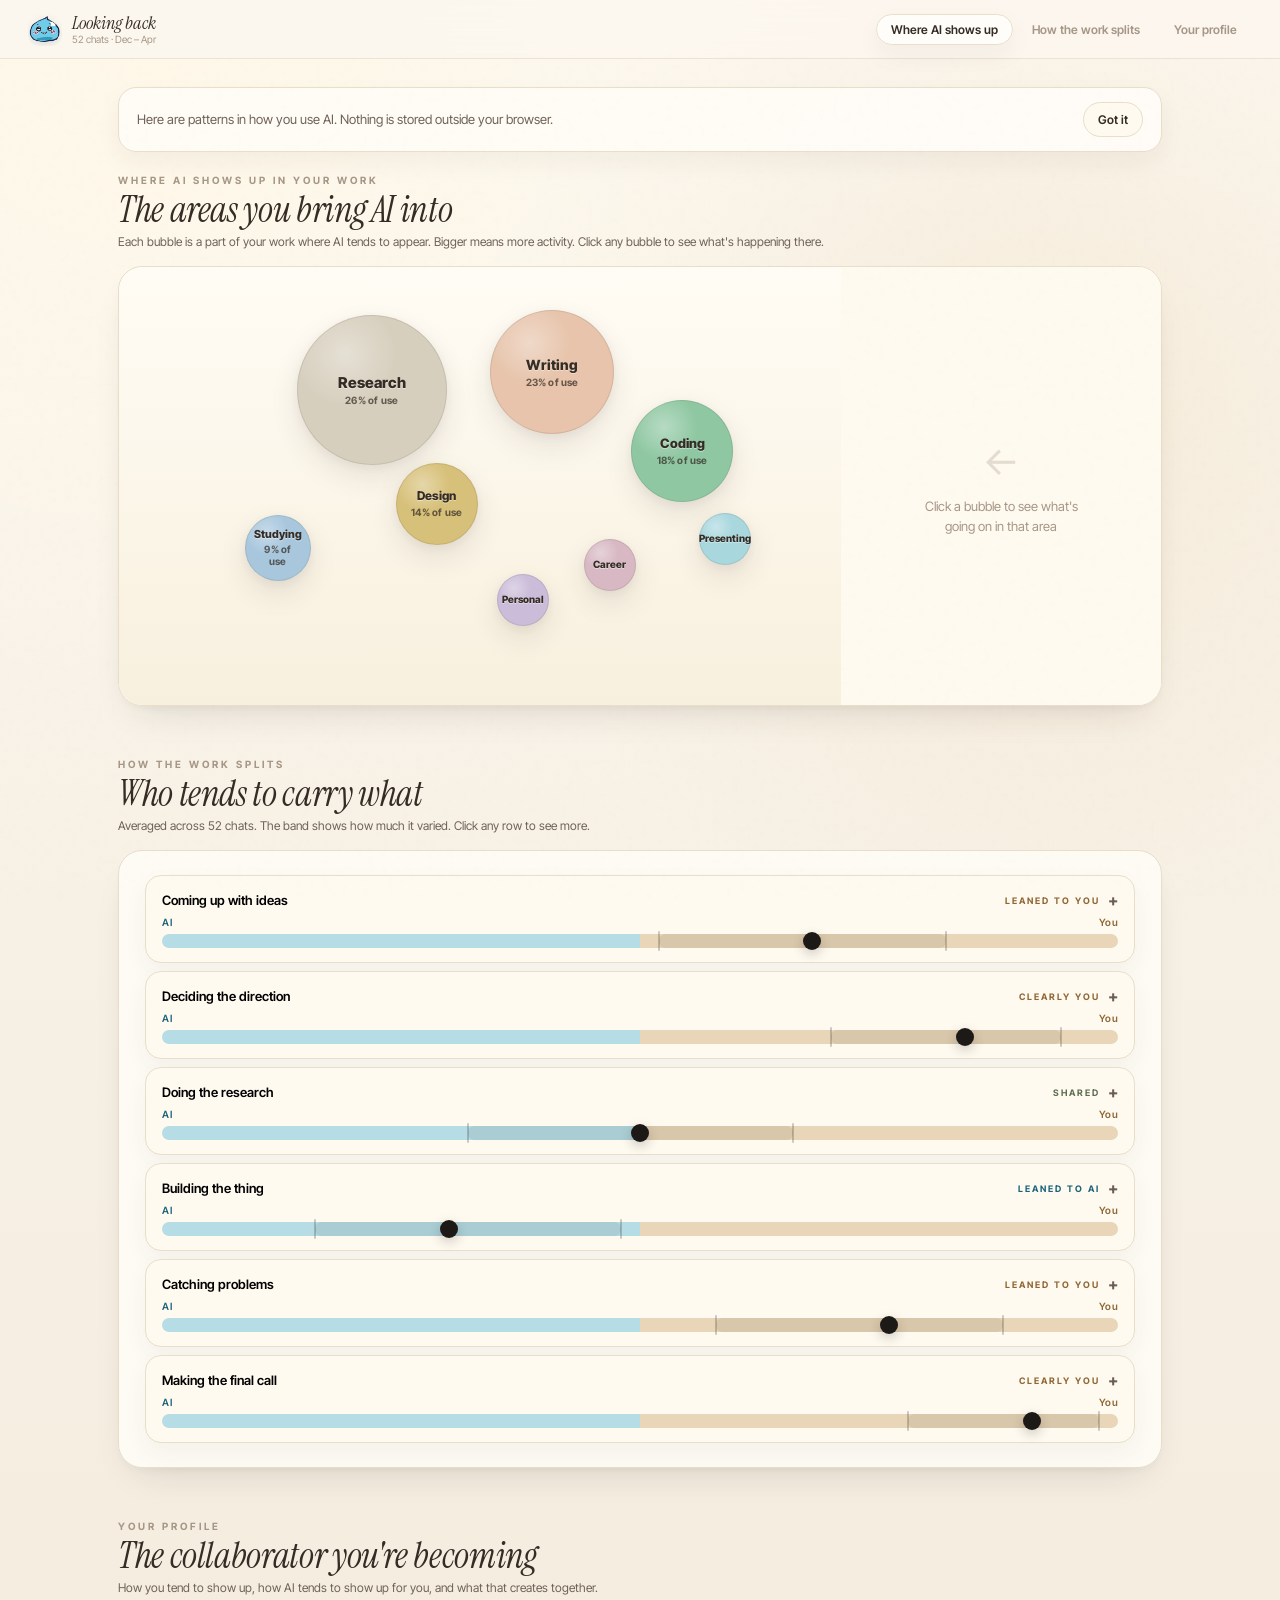
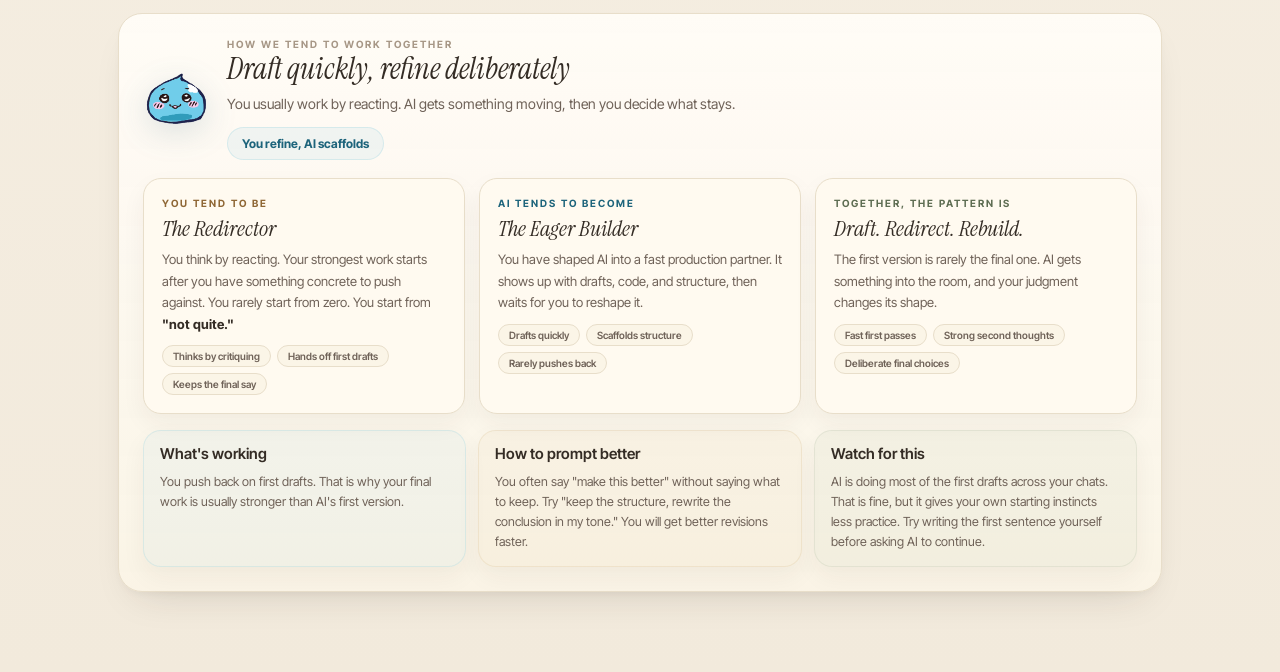
==== commit 32038ccf: "Tighten dashboard and collaboration guidance" ====
--- a/dashboard.html
+++ b/dashboard.html
@@ -27,6 +27,11 @@
 </header>
 
 <div class="main">
+
+  <div class="dashboard-note" id="dashboardNote" role="status" aria-live="polite">
+    <div class="dashboard-note-copy">Here are patterns in how you use AI. Nothing is stored outside your browser.</div>
+    <button class="dashboard-note-button" id="dashboardNoteDismiss" type="button">Got it</button>
+  </div>
 
   <div class="section" id="areas">
     <div class="sec-head">
--- a/dashboard.css
+++ b/dashboard.css
@@ -50,9 +50,22 @@
 .main{max-width:1100px;margin:0 auto;padding:28px 28px 80px}
 .section{margin-bottom:52px}
 .section:last-child{margin-bottom:0}
+.dashboard-note{
+  display:flex;align-items:center;justify-content:space-between;gap:16px;
+  margin-bottom:22px;padding:14px 18px;
+  border:1px solid var(--paper-edge);border-radius:18px;
+  background:rgba(255,252,247,0.96);box-shadow:var(--shadow-soft);
+}
+.dashboard-note-copy{font-size:13px;line-height:1.35;color:var(--ink-2)}
+.dashboard-note-button{
+  flex:0 0 auto;padding:9px 14px;border-radius:999px;border:1px solid var(--paper-edge);
+  background:var(--paper-3);color:var(--ink);font:inherit;font-size:12px;font-weight:600;
+  cursor:pointer;transition:background 0.15s,border-color 0.15s,color 0.15s;
+}
+.dashboard-note-button:hover{background:rgba(255,253,250,0.98);border-color:rgba(52,44,37,0.18)}
 .sec-head{margin-bottom:16px}
 .sec-title{font-family:var(--serif);font-size:clamp(26px,3.2vw,36px);font-weight:400;font-style:italic;line-height:1;letter-spacing:-0.01em;margin:6px 0 6px}
-.sec-sub{font-size:13px;line-height:1.5;color:var(--ink-2);max-width:52ch}
+.sec-sub{font-size:12px;line-height:1.35;color:var(--ink-2);max-width:none;white-space:nowrap}
 
 @keyframes fadeUp{from{opacity:0;transform:translateY(8px)}to{opacity:1;transform:translateY(0)}}
 
@@ -186,6 +199,8 @@
 .slime-note.risk .db-label{color:var(--you-deep)}
 .slime-note.next .db-label{color:var(--shared-deep)}
 .slime-copy{font-size:12.5px;line-height:1.6;color:var(--ink-2)}
-
-@media(max-width:900px){.bubbles-layout{grid-template-columns:1fr}.bubble-panel{border-top:1px solid var(--paper-edge);min-height:200px}}
+.slime-copy .note-title{display:block;color:var(--ink);font-size:15px;font-weight:600;line-height:1.25;margin-bottom:8px}
+
+@media(max-width:1100px){.sec-sub{font-size:11px}}
+@media(max-width:900px){.bubbles-layout{grid-template-columns:1fr}.bubble-panel{border-top:1px solid var(--paper-edge);min-height:200px}.sec-sub{white-space:normal;font-size:12px;line-height:1.45}.dashboard-note{align-items:flex-start;flex-direction:column}}
 @media(max-width:700px){.main{padding:20px 16px 60px}.topbar{padding:10px 14px;flex-wrap:wrap;gap:8px}.profile-grid,.dynamic-sub{grid-template-columns:1fr}.bubble-stage{min-height:340px}.tb-nav a{padding:6px 10px;font-size:11px}}
